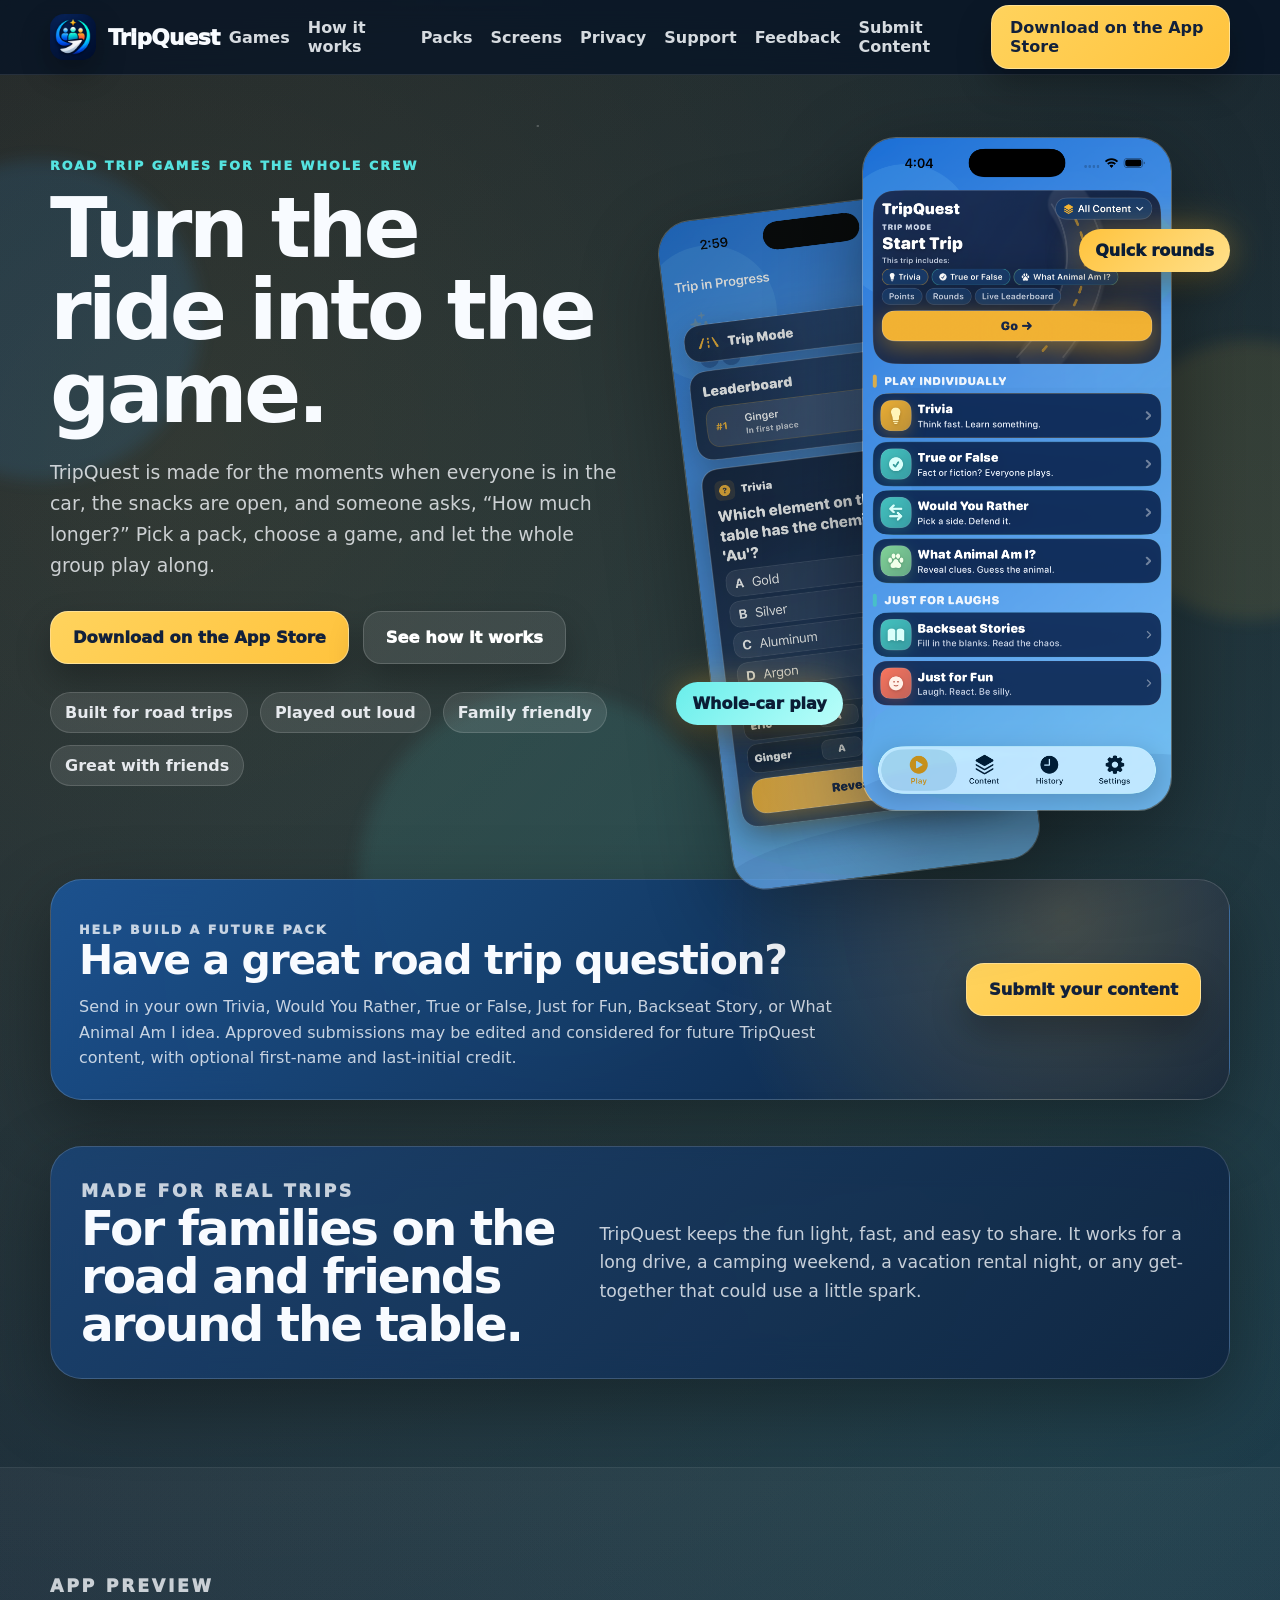
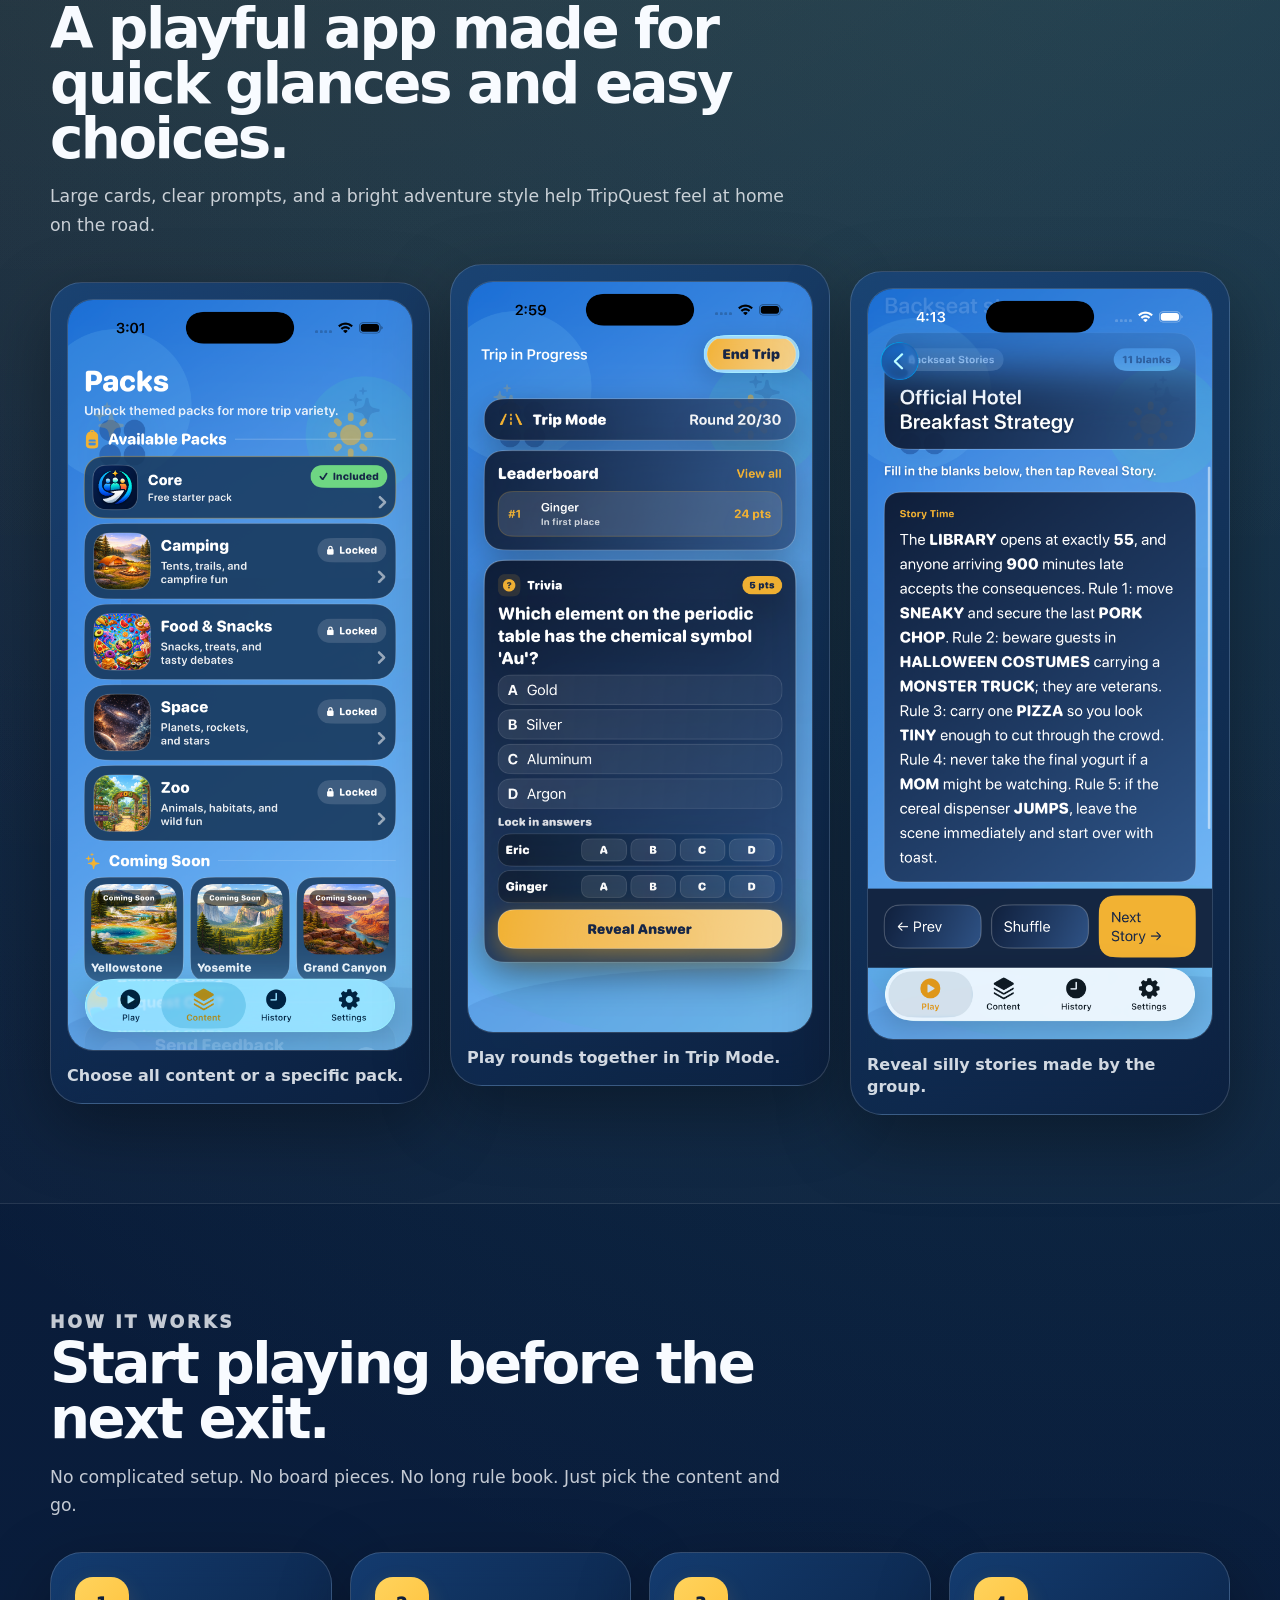
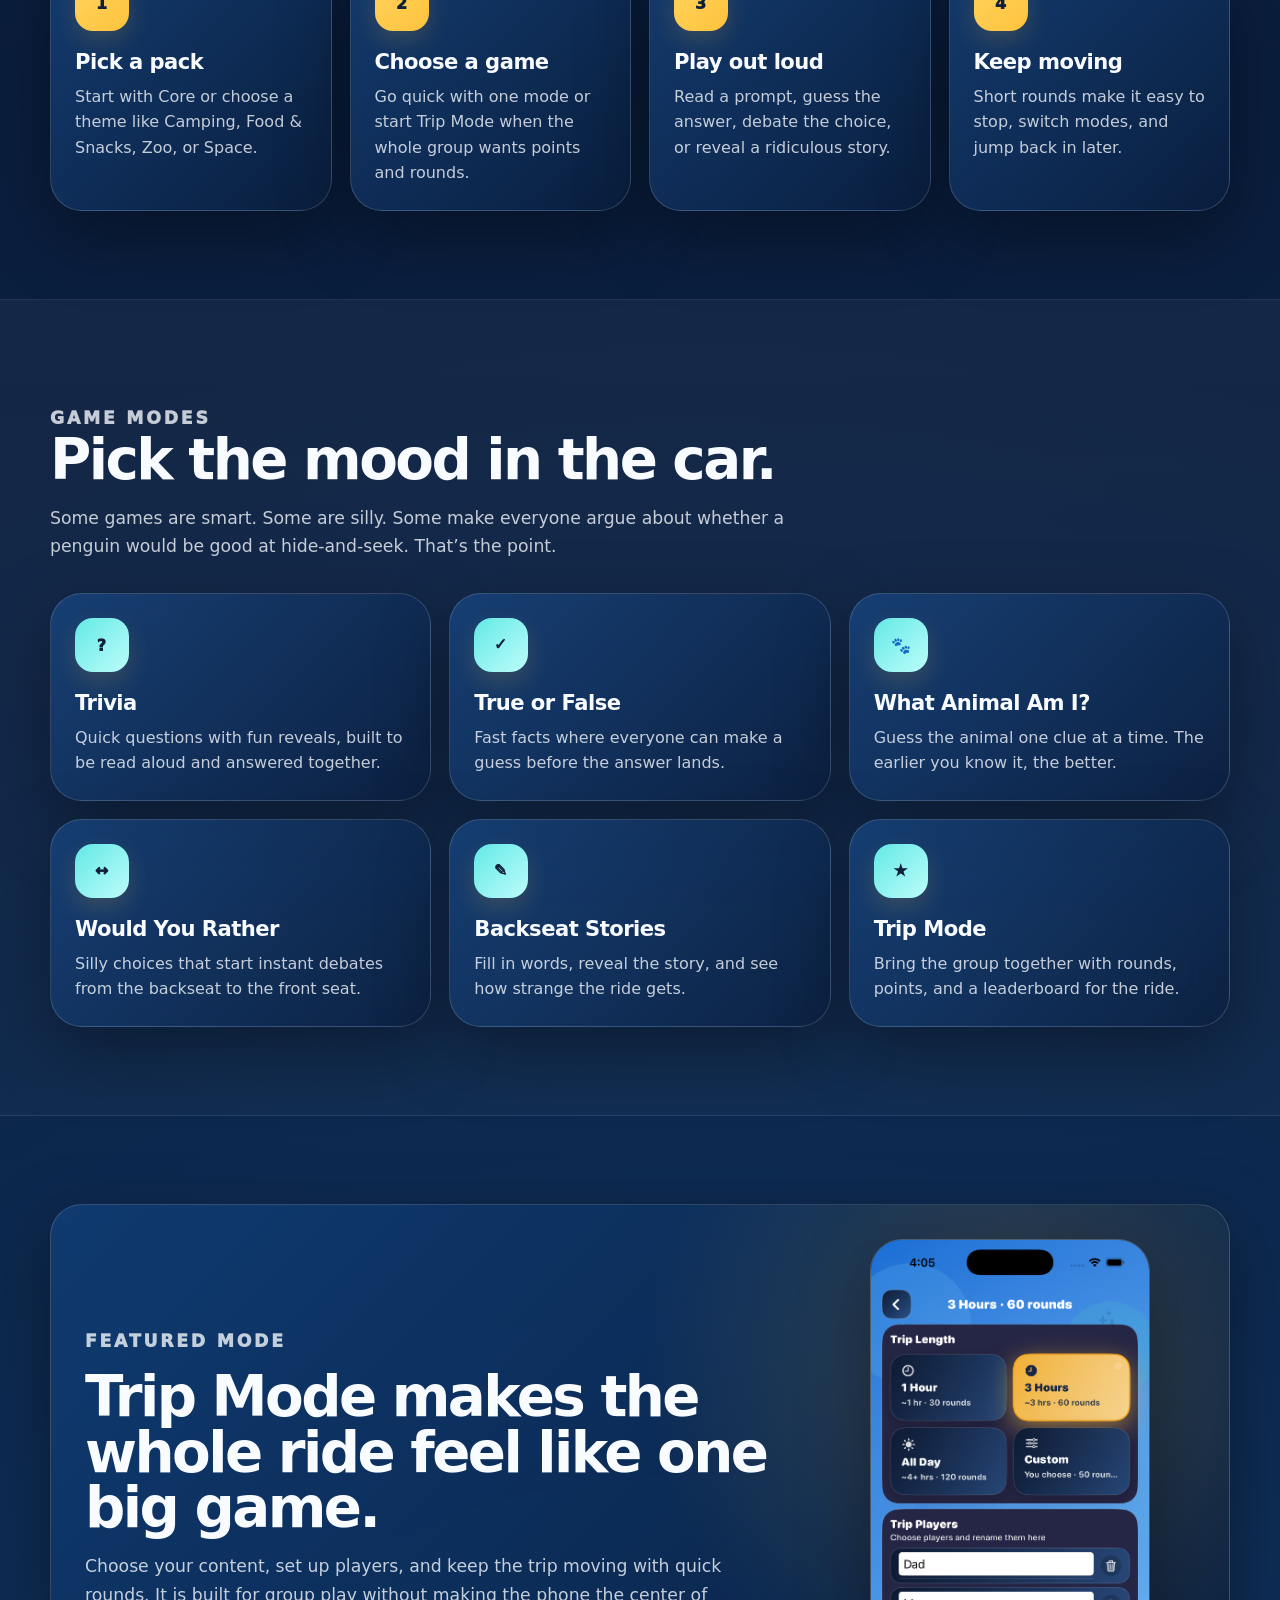
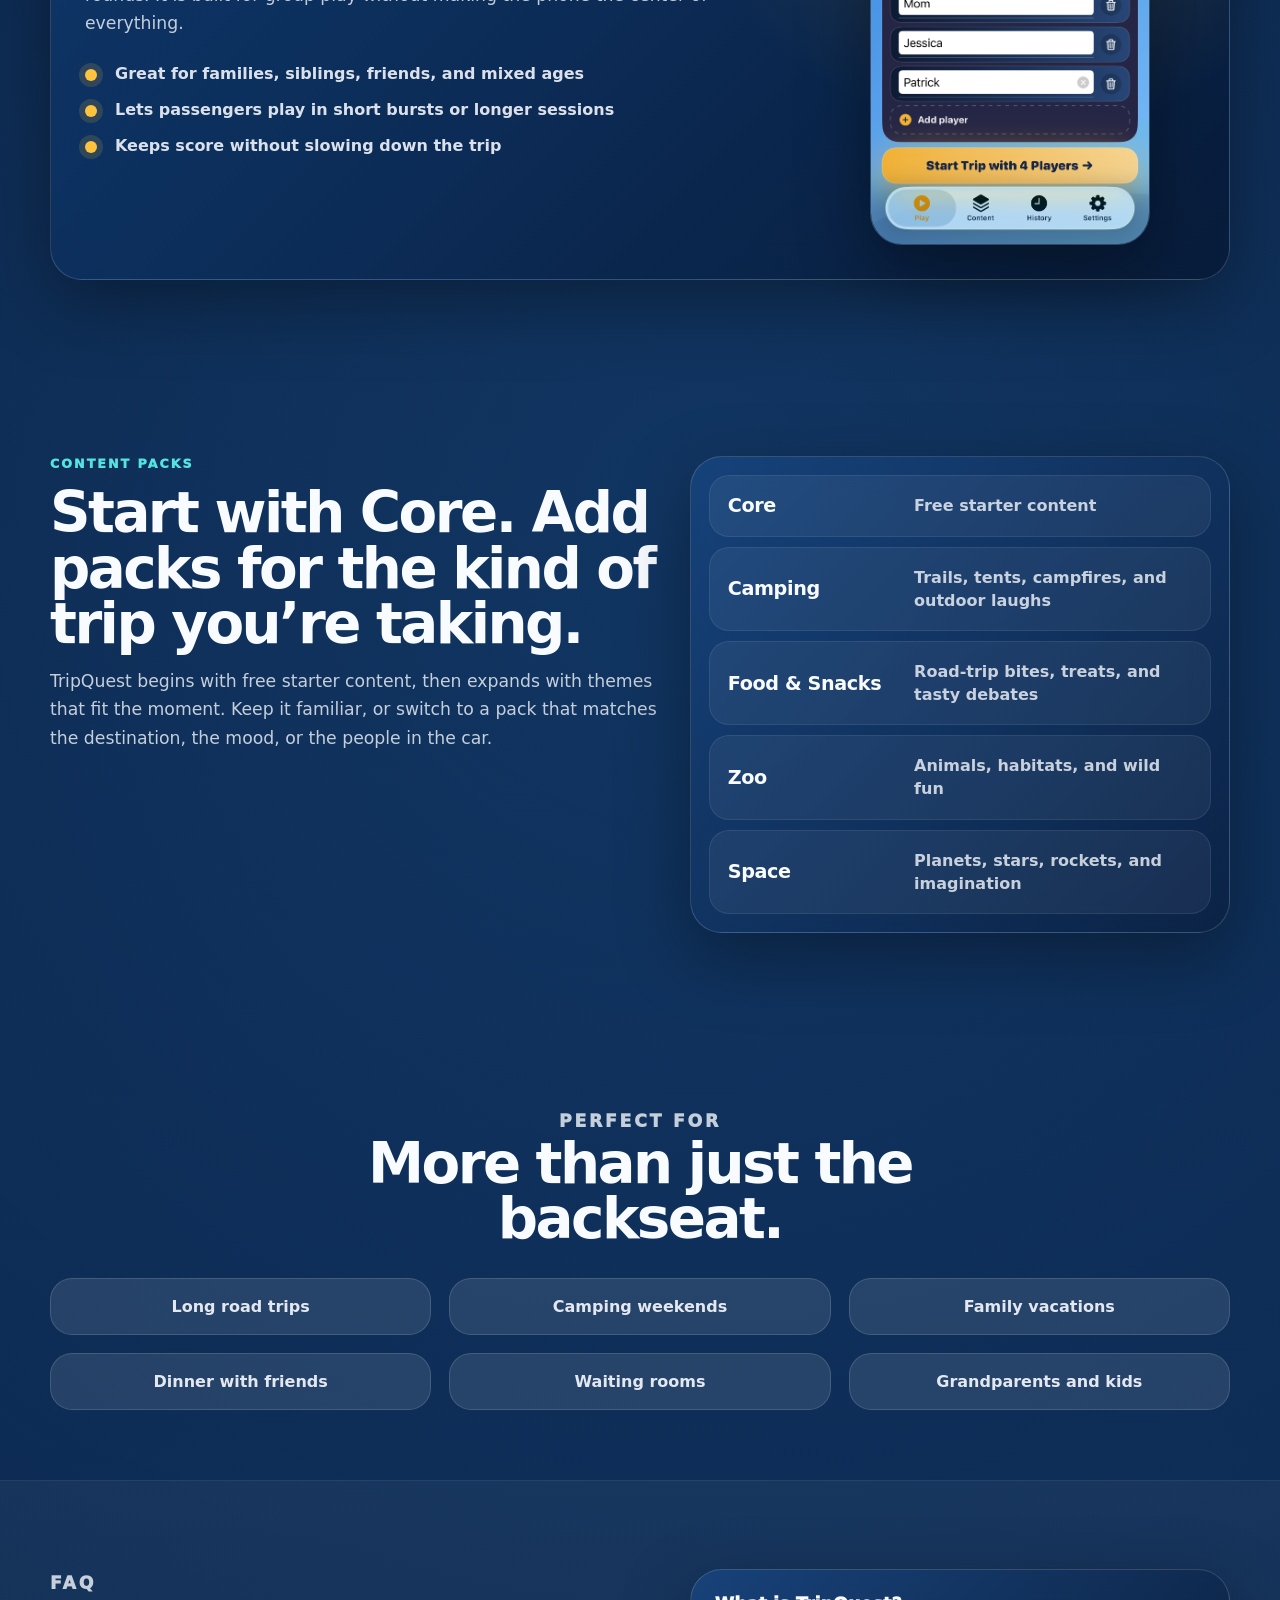
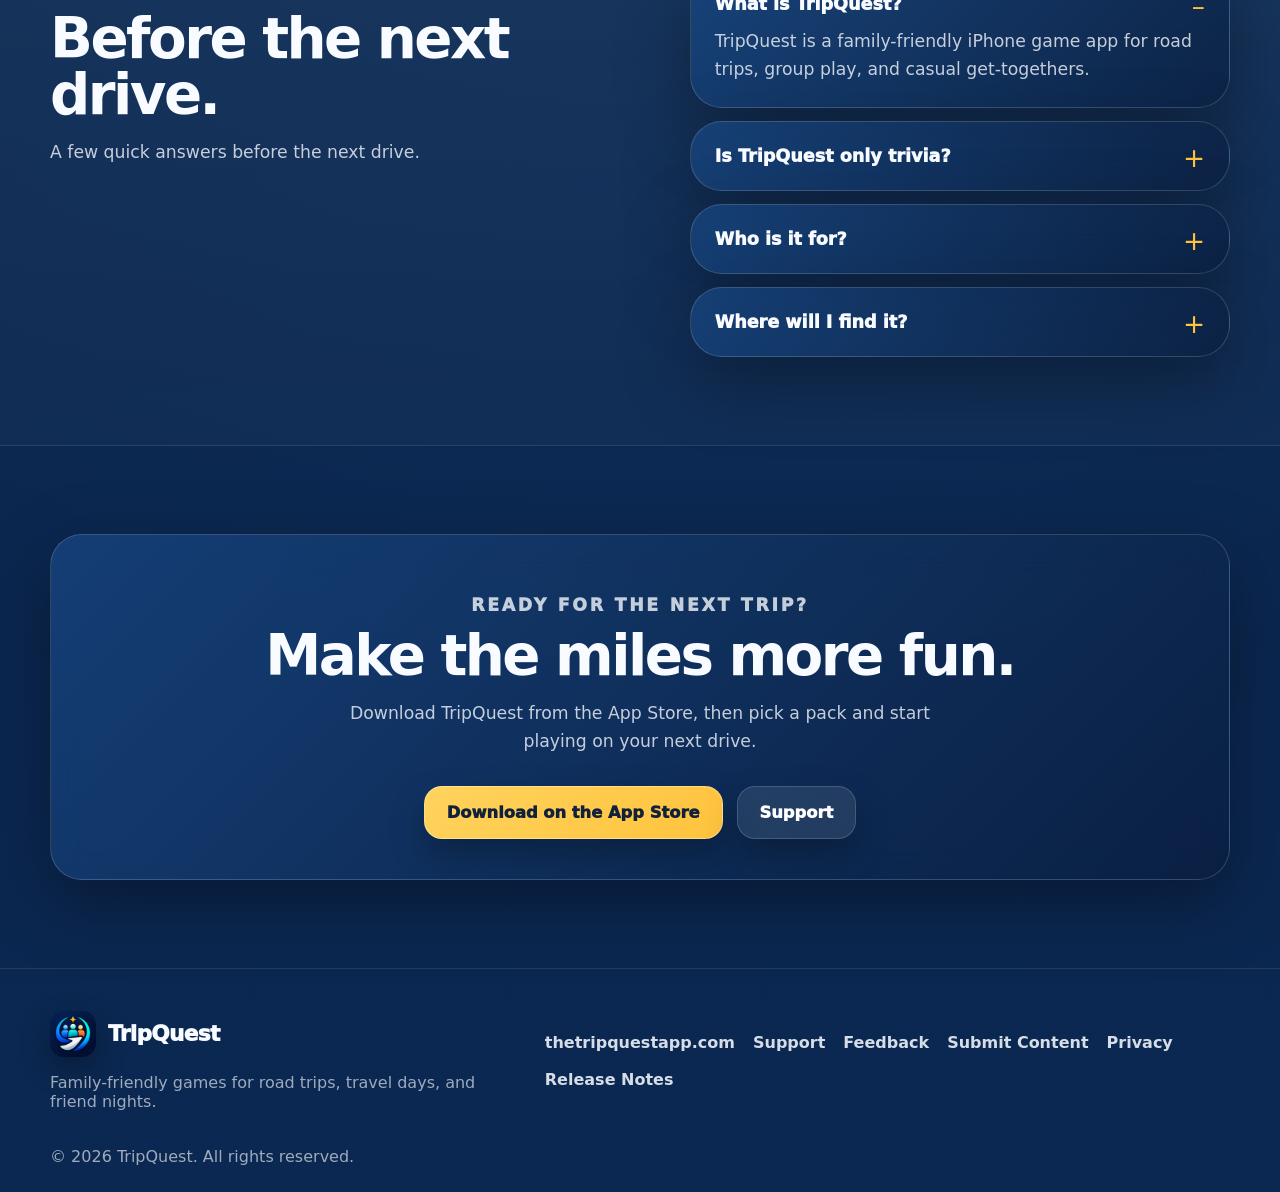
==== index.html @ 92dec619 "Update TripQuest website" ====
<!doctype html>
<html lang="en">
<head>
  <meta charset="utf-8" />
  <title>TripQuest | Road Trip Games for Families and Friends</title>
  <meta name="viewport" content="width=device-width, initial-scale=1" />
  <meta name="description" content="TripQuest is a family-friendly road trip game app with trivia, true or false, animal clues, silly stories, and themed packs for families and friends." />
  <meta name="robots" content="index,follow" />
  <meta property="og:title" content="TripQuest | Road Trip Games for Families and Friends" />
  <meta property="og:description" content="Turn the ride into the game with quick, read-aloud games for road trips, family travel, and nights with friends." />
  <meta property="og:type" content="website" />
  <meta property="og:url" content="https://thetripquestapp.com/" />
  <meta property="og:image" content="assets/og-tripquest.png" />
  <meta name="twitter:card" content="summary_large_image" />
  <link rel="canonical" href="https://thetripquestapp.com/" />
  <link rel="icon" href="favicon.ico" sizes="any" />
  <link rel="icon" type="image/png" sizes="32x32" href="assets/favicon-32x32.png" />
  <link rel="icon" type="image/png" sizes="16x16" href="assets/favicon-16x16.png" />
  <link rel="apple-touch-icon" href="assets/apple-touch-icon.png" />
  <link rel="stylesheet" href="style.css" />
</head>
<body>
  <div class="sky-noise" aria-hidden="true"></div>
  <div class="orb orb-one" aria-hidden="true"></div>
  <div class="orb orb-two" aria-hidden="true"></div>
  <div class="orb orb-three" aria-hidden="true"></div>

  <header class="site-header">
    <div class="wrap header-inner">
      <a class="brand" href="#top" aria-label="TripQuest home">
        <img src="assets/tripquest-icon.png" alt="TripQuest app icon" />
        <span>TripQuest</span>
      </a>

      <button class="nav-toggle" id="navToggle" aria-expanded="false" aria-controls="siteNav" aria-label="Toggle navigation">
        <span></span><span></span><span></span>
      </button>

      <nav class="nav" id="siteNav" aria-label="Primary">
        <a href="#games">Games</a>
        <a href="#how-it-works">How it works</a>
        <a href="#packs">Packs</a>
        <a href="#screens">Screens</a>
        <a href="privacy.html">Privacy</a>
        <a href="support.html">Support</a>
        <a href="feedback.html">Feedback</a>
        <a href="submit-content.html">Submit Content</a>
        <a class="btn nav-cta" href="https://apps.apple.com/us/app/tripquest-travel-games/id6760669535" target="_blank" rel="noopener">Download on the App Store</a>
      </nav>
    </div>
  </header>

  <main id="top">
    <section class="hero section">
      <div class="wrap hero-grid">
        <div class="hero-copy">
          <p class="eyebrow">Road trip games for the whole crew</p>
          <h1>Turn the ride into the game.</h1>
          <p class="lead">TripQuest is made for the moments when everyone is in the car, the snacks are open, and someone asks, “How much longer?” Pick a pack, choose a game, and let the whole group play along.</p>

          <div class="hero-actions">
            <a class="btn primary large" href="https://apps.apple.com/us/app/tripquest-travel-games/id6760669535" target="_blank" rel="noopener">Download on the App Store</a>
            <a class="btn ghost large" href="#how-it-works">See how it works</a>
          </div>

          <div class="quick-badges" aria-label="TripQuest highlights">
            <span>Built for road trips</span>
            <span>Played out loud</span>
            <span>Family friendly</span>
            <span>Great with friends</span>
          </div>
        </div>

        <div class="hero-phone-wrap" aria-label="TripQuest app preview">
          <div class="phone-stack">
            <div class="phone-card back-card">
              <img src="assets/app-trip-trivia.png" alt="TripQuest trivia screen" />
            </div>
            <div class="phone-card front-card">
              <img src="assets/app-home.png" alt="TripQuest home screen" />
            </div>
          </div>
          <div class="floating-note note-one">Quick rounds</div>
          <div class="floating-note note-two">Whole-car play</div>
        </div>
      </div>
    </section>

    <section class="section submit-callout-section">
      <div class="wrap submit-callout glass-panel">
        <div>
          <p class="eyebrow">Help build a future pack</p>
          <h2>Have a great road trip question?</h2>
          <p>Send in your own Trivia, Would You Rather, True or False, Just for Fun, Backseat Story, or What Animal Am I idea. Approved submissions may be edited and considered for future TripQuest content, with optional first-name and last-initial credit.</p>
        </div>
        <a class="btn primary large" href="submit-content.html">Submit your content</a>
      </div>
    </section>

    <section class="section compact-section">
      <div class="wrap trust-panel glass-panel">
        <div>
          <p class="eyebrow">Made for real trips</p>
          <h2>For families on the road and friends around the table.</h2>
        </div>
        <p>TripQuest keeps the fun light, fast, and easy to share. It works for a long drive, a camping weekend, a vacation rental night, or any get-together that could use a little spark.</p>
      </div>
    </section>

    <section id="screens" class="section alt-section">
      <div class="wrap">
        <header class="section-head">
          <p class="eyebrow">App preview</p>
          <h2>A playful app made for quick glances and easy choices.</h2>
          <p>Large cards, clear prompts, and a bright adventure style help TripQuest feel at home on the road.</p>
        </header>
        <div class="screens-row">
          <figure class="screenshot-card glass-panel">
            <img src="assets/app-content-selector.png" alt="TripQuest content selector" />
            <figcaption>Choose all content or a specific pack.</figcaption>
          </figure>
          <figure class="screenshot-card glass-panel featured-shot">
            <img src="assets/app-trip-trivia.png" alt="TripQuest Trip Mode trivia question" />
            <figcaption>Play rounds together in Trip Mode.</figcaption>
          </figure>
          <figure class="screenshot-card glass-panel">
            <img src="assets/app-story-reveal.png" alt="TripQuest Backseat Stories reveal screen" />
            <figcaption>Reveal silly stories made by the group.</figcaption>
          </figure>
        </div>
      </div>
    </section>

    <section id="how-it-works" class="section">
      <div class="wrap">
        <header class="section-head">
          <p class="eyebrow">How it works</p>
          <h2>Start playing before the next exit.</h2>
          <p>No complicated setup. No board pieces. No long rule book. Just pick the content and go.</p>
        </header>

        <div class="steps-grid">
          <article class="step-card glass-panel">
            <span class="step-num">1</span>
            <h3>Pick a pack</h3>
            <p>Start with Core or choose a theme like Camping, Food & Snacks, Zoo, or Space.</p>
          </article>
          <article class="step-card glass-panel">
            <span class="step-num">2</span>
            <h3>Choose a game</h3>
            <p>Go quick with one mode or start Trip Mode when the whole group wants points and rounds.</p>
          </article>
          <article class="step-card glass-panel">
            <span class="step-num">3</span>
            <h3>Play out loud</h3>
            <p>Read a prompt, guess the answer, debate the choice, or reveal a ridiculous story.</p>
          </article>
          <article class="step-card glass-panel">
            <span class="step-num">4</span>
            <h3>Keep moving</h3>
            <p>Short rounds make it easy to stop, switch modes, and jump back in later.</p>
          </article>
        </div>
      </div>
    </section>

    <section id="games" class="section alt-section">
      <div class="wrap">
        <header class="section-head">
          <p class="eyebrow">Game modes</p>
          <h2>Pick the mood in the car.</h2>
          <p>Some games are smart. Some are silly. Some make everyone argue about whether a penguin would be good at hide-and-seek. That’s the point.</p>
        </header>

        <div class="game-grid">
          <article class="game-card glass-panel">
            <span class="game-icon">?</span>
            <h3>Trivia</h3>
            <p>Quick questions with fun reveals, built to be read aloud and answered together.</p>
          </article>
          <article class="game-card glass-panel">
            <span class="game-icon">✓</span>
            <h3>True or False</h3>
            <p>Fast facts where everyone can make a guess before the answer lands.</p>
          </article>
          <article class="game-card glass-panel">
            <span class="game-icon">🐾</span>
            <h3>What Animal Am I?</h3>
            <p>Guess the animal one clue at a time. The earlier you know it, the better.</p>
          </article>
          <article class="game-card glass-panel">
            <span class="game-icon">↔</span>
            <h3>Would You Rather</h3>
            <p>Silly choices that start instant debates from the backseat to the front seat.</p>
          </article>
          <article class="game-card glass-panel">
            <span class="game-icon">✎</span>
            <h3>Backseat Stories</h3>
            <p>Fill in words, reveal the story, and see how strange the ride gets.</p>
          </article>
          <article class="game-card glass-panel">
            <span class="game-icon">★</span>
            <h3>Trip Mode</h3>
            <p>Bring the group together with rounds, points, and a leaderboard for the ride.</p>
          </article>
        </div>
      </div>
    </section>

    <section class="section trip-mode-section">
      <div class="wrap trip-mode-panel glass-panel">
        <div class="trip-copy">
          <p class="eyebrow">Featured mode</p>
          <h2>Trip Mode makes the whole ride feel like one big game.</h2>
          <p>Choose your content, set up players, and keep the trip moving with quick rounds. It is built for group play without making the phone the center of everything.</p>
          <ul class="check-list">
            <li>Great for families, siblings, friends, and mixed ages</li>
            <li>Lets passengers play in short bursts or longer sessions</li>
            <li>Keeps score without slowing down the trip</li>
          </ul>
        </div>
        <div class="trip-preview">
          <img src="assets/app-trip-setup.png" alt="TripQuest Trip Mode setup screen" />
        </div>
      </div>
    </section>

    <section id="packs" class="section">
      <div class="wrap packs-layout">
        <div>
          <p class="eyebrow">Content packs</p>
          <h2>Start with Core. Add packs for the kind of trip you’re taking.</h2>
          <p class="section-lead">TripQuest begins with free starter content, then expands with themes that fit the moment. Keep it familiar, or switch to a pack that matches the destination, the mood, or the people in the car.</p>
        </div>
        <div class="pack-list glass-panel">
          <article><strong>Core</strong><span>Free starter content</span></article>
          <article><strong>Camping</strong><span>Trails, tents, campfires, and outdoor laughs</span></article>
          <article><strong>Food & Snacks</strong><span>Road-trip bites, treats, and tasty debates</span></article>
          <article><strong>Zoo</strong><span>Animals, habitats, and wild fun</span></article>
          <article><strong>Space</strong><span>Planets, stars, rockets, and imagination</span></article>
        </div>
      </div>
    </section>

    <section class="section perfect-section">
      <div class="wrap">
        <header class="section-head centered">
          <p class="eyebrow">Perfect for</p>
          <h2>More than just the backseat.</h2>
        </header>
        <div class="perfect-grid">
          <span>Long road trips</span>
          <span>Camping weekends</span>
          <span>Family vacations</span>
          <span>Dinner with friends</span>
          <span>Waiting rooms</span>
          <span>Grandparents and kids</span>
        </div>
      </div>
    </section>

    <section id="faq" class="section alt-section">
      <div class="wrap faq-layout">
        <div>
          <p class="eyebrow">FAQ</p>
          <h2>Before the next drive.</h2>
          <p class="section-lead">A few quick answers before the next drive.</p>
        </div>
        <div class="faq-list">
          <details class="faq-item glass-panel" open>
            <summary>What is TripQuest?</summary>
            <p>TripQuest is a family-friendly iPhone game app for road trips, group play, and casual get-togethers.</p>
          </details>
          <details class="faq-item glass-panel">
            <summary>Is TripQuest only trivia?</summary>
            <p>No. TripQuest includes trivia, true or false, animal clues, would-you-rather choices, silly stories, and Trip Mode.</p>
          </details>
          <details class="faq-item glass-panel">
            <summary>Who is it for?</summary>
            <p>Families, kids, parents, grandparents, friends, carpools, camping groups, and anyone who wants a shared game that is easy to start.</p>
          </details>
          <details class="faq-item glass-panel">
            <summary>Where will I find it?</summary>
            <p>The site is thetripquestapp.com. You can download TripQuest from the App Store.</p>
          </details>
        </div>
      </div>
    </section>

    <section class="section final-cta">
      <div class="wrap cta-panel glass-panel">
        <p class="eyebrow">Ready for the next trip?</p>
        <h2>Make the miles more fun.</h2>
        <p>Download TripQuest from the App Store, then pick a pack and start playing on your next drive.</p>
        <div class="hero-actions centered-actions">
          <a class="btn primary large" href="https://apps.apple.com/us/app/tripquest-travel-games/id6760669535" target="_blank" rel="noopener">Download on the App Store</a>
          <a class="btn ghost large" href="support.html">Support</a>
        </div>
      </div>
    </section>
  </main>

  <footer class="site-footer">
    <div class="wrap footer-inner">
      <div>
        <a class="brand footer-brand" href="#top">
          <img src="assets/tripquest-icon.png" alt="TripQuest app icon" />
          <span>TripQuest</span>
        </a>
        <p class="footer-copy">Family-friendly games for road trips, travel days, and friend nights.</p>
      </div>
      <nav class="footer-nav" aria-label="Footer">
        <a href="https://thetripquestapp.com/">thetripquestapp.com</a>
        <a href="support.html">Support</a>
        <a href="feedback.html">Feedback</a>
        <a href="submit-content.html">Submit Content</a>
        <a href="privacy.html">Privacy</a>
        <a href="release-notes.html">Release Notes</a>
      </nav>
    </div>
    <div class="wrap footer-bottom">
      <p>© <span id="year"></span> TripQuest. All rights reserved.</p>
    </div>
  </footer>

  <script src="script.js"></script>
</body>
</html>
---- style.css ----
:root {
  --navy-950: #061326;
  --navy-900: #081a33;
  --navy-800: #0d2a52;
  --navy-700: #123c74;
  --blue: #37a4ff;
  --cyan: #55e3e0;
  --gold: #ffc33d;
  --gold-dark: #18233a;
  --white: #f8fbff;
  --soft: rgba(248, 251, 255, 0.78);
  --softer: rgba(248, 251, 255, 0.62);
  --panel: rgba(21, 58, 104, 0.68);
  --panel-strong: rgba(17, 48, 92, 0.86);
  --stroke: rgba(255, 255, 255, 0.16);
  --gold-glow: rgba(255, 195, 61, 0.38);
  --shadow: 0 24px 70px rgba(0, 0, 0, 0.34);
  --radius-xl: 32px;
  --radius-lg: 24px;
  --radius-md: 18px;
  --wrap: 1180px;
}

* { box-sizing: border-box; }
html { scroll-behavior: smooth; }
body {
  margin: 0;
  min-height: 100%;
  color: var(--white);
  font-family: Inter, ui-rounded, system-ui, -apple-system, BlinkMacSystemFont, "Segoe UI", sans-serif;
  background:
    radial-gradient(circle at 15% 6%, rgba(255, 195, 61, 0.16), transparent 28%),
    radial-gradient(circle at 90% 18%, rgba(85, 227, 224, 0.16), transparent 30%),
    radial-gradient(circle at 55% 70%, rgba(55, 164, 255, 0.15), transparent 34%),
    linear-gradient(180deg, #061326 0%, #0a1e3e 46%, #0b2852 100%);
  overflow-x: hidden;
}
body.nav-open { overflow: hidden; }
a { color: inherit; }
img { display: block; max-width: 100%; }
button { font: inherit; }

.sky-noise {
  position: fixed;
  inset: 0;
  pointer-events: none;
  opacity: 0.36;
  background-image:
    radial-gradient(circle at 8% 24%, rgba(255,255,255,0.72) 0 1px, transparent 1.4px),
    radial-gradient(circle at 42% 14%, rgba(255,255,255,0.58) 0 1px, transparent 1.3px),
    radial-gradient(circle at 82% 20%, rgba(255,255,255,0.62) 0 1px, transparent 1.4px),
    radial-gradient(circle at 76% 64%, rgba(255,255,255,0.42) 0 1px, transparent 1.3px),
    radial-gradient(circle at 22% 72%, rgba(255,255,255,0.52) 0 1px, transparent 1.4px);
  z-index: 0;
}
.orb {
  position: fixed;
  border-radius: 999px;
  filter: blur(8px);
  pointer-events: none;
  z-index: 0;
}
.orb-one { width: 320px; height: 320px; left: -120px; top: 160px; background: rgba(55,164,255,0.12); }
.orb-two { width: 280px; height: 280px; right: -110px; top: 340px; background: rgba(255,195,61,0.10); }
.orb-three { width: 380px; height: 380px; left: 28%; bottom: -170px; background: rgba(85,227,224,0.10); }

.site-header, main, .site-footer { position: relative; z-index: 1; }
.wrap { width: min(var(--wrap), calc(100% - 34px)); margin: 0 auto; }

.site-header {
  position: sticky;
  top: 0;
  z-index: 50;
  background: rgba(6, 19, 38, 0.76);
  border-bottom: 1px solid rgba(255,255,255,0.10);
  backdrop-filter: blur(18px);
}
.header-inner {
  min-height: 74px;
  display: flex;
  align-items: center;
  justify-content: space-between;
  gap: 24px;
}
.brand {
  display: inline-flex;
  align-items: center;
  gap: 12px;
  text-decoration: none;
  font-weight: 950;
  font-size: 1.35rem;
  letter-spacing: -0.03em;
}
.brand img {
  width: 46px;
  height: 46px;
  border-radius: 14px;
  box-shadow: 0 12px 30px rgba(0,0,0,0.30);
}
.nav {
  display: flex;
  align-items: center;
  gap: 18px;
}
.nav a, .footer-nav a {
  text-decoration: none;
  color: rgba(248,251,255,0.86);
  font-weight: 800;
}
.nav a:hover, .footer-nav a:hover { color: white; }
.nav-toggle {
  display: none;
  width: 48px;
  height: 48px;
  border-radius: 17px;
  border: 1px solid var(--stroke);
  background: rgba(255,255,255,0.08);
  padding: 11px;
  cursor: pointer;
}
.nav-toggle span {
  display: block;
  height: 2px;
  margin: 5px 0;
  background: white;
  border-radius: 999px;
}

.section { padding: 88px 0; }
.compact-section { padding-top: 18px; }
.alt-section {
  background: linear-gradient(180deg, rgba(255,255,255,0.045), rgba(255,255,255,0.025));
  border-block: 1px solid rgba(255,255,255,0.08);
}
.hero { padding-top: 62px; padding-bottom: 56px; }
.hero-grid {
  display: grid;
  grid-template-columns: minmax(0, 1.02fr) minmax(330px, 0.98fr);
  align-items: center;
  gap: 42px;
}
.eyebrow {
  margin: 0 0 14px;
  color: var(--cyan);
  font-size: 0.79rem;
  letter-spacing: 0.16em;
  text-transform: uppercase;
  font-weight: 950;
}
h1, h2, h3, p { overflow-wrap: anywhere; }
.hero h1,
.section-head h2,
.trust-panel h2,
.trip-copy h2,
.packs-layout h2,
.faq-layout h2,
.cta-panel h2,
.page-hero h1 {
  margin: 0;
  letter-spacing: -0.045em;
  line-height: 0.98;
}
.hero h1 { font-size: clamp(3.2rem, 6.6vw, 6.2rem); max-width: 9.5ch; }
.lead, .section-lead, .section-head p, .trust-panel p, .trip-copy p, .faq-layout p, .cta-panel p, .content-card p, .content-card li {
  color: var(--soft);
  line-height: 1.65;
  font-size: 1.08rem;
}
.lead { margin: 22px 0 0; max-width: 42rem; font-size: 1.18rem; }

.hero-actions { display: flex; gap: 14px; flex-wrap: wrap; align-items: center; margin-top: 30px; }
.centered-actions { justify-content: center; }
.btn {
  display: inline-flex;
  align-items: center;
  justify-content: center;
  gap: 8px;
  text-decoration: none;
  font-weight: 950;
  border-radius: 18px;
  padding: 12px 18px;
  border: 1px solid transparent;
  box-shadow: 0 16px 34px rgba(0,0,0,0.26);
  transition: transform 150ms ease, filter 150ms ease, border-color 150ms ease;
}
.btn:hover { transform: translateY(-1px); filter: brightness(1.04); }
.btn.primary, .btn.nav-cta {
  color: #12213b;
  background: linear-gradient(135deg, #ffd35d, var(--gold));
  border-color: rgba(255,255,255,0.36);
}
.btn.ghost {
  color: white;
  background: rgba(255,255,255,0.09);
  border-color: rgba(255,255,255,0.16);
}
.btn.large { padding: 16px 22px; font-size: 1.02rem; }

.quick-badges, .perfect-grid {
  display: flex;
  flex-wrap: wrap;
  gap: 12px;
  margin-top: 28px;
}
.quick-badges span, .perfect-grid span {
  display: inline-flex;
  align-items: center;
  border-radius: 999px;
  background: rgba(255,255,255,0.10);
  border: 1px solid rgba(255,255,255,0.14);
  padding: 10px 14px;
  font-weight: 850;
  color: rgba(248,251,255,0.90);
}

.glass-panel {
  background:
    linear-gradient(135deg, rgba(24, 72, 132, 0.72), rgba(10, 30, 62, 0.72));
  border: 1px solid var(--stroke);
  border-radius: var(--radius-xl);
  box-shadow: var(--shadow);
  backdrop-filter: blur(18px);
}
.hero-phone-wrap { position: relative; min-height: 670px; }
.phone-stack { position: relative; height: 670px; }
.phone-card {
  position: absolute;
  width: min(62vw, 310px);
  aspect-ratio: 1206 / 2622;
  border-radius: 34px;
  overflow: hidden;
  background: rgba(255,255,255,0.08);
  border: 1px solid rgba(255,255,255,0.20);
  box-shadow: 0 30px 90px rgba(0,0,0,0.44);
}
.phone-card img { width: 100%; height: 100%; object-fit: cover; }
.front-card { right: 58px; top: 0; z-index: 2; }
.back-card { left: 22px; top: 66px; transform: rotate(-7deg); opacity: 0.78; z-index: 1; }
.floating-note {
  position: absolute;
  z-index: 3;
  padding: 12px 16px;
  border-radius: 999px;
  font-weight: 950;
  color: #0b1d36;
  background: linear-gradient(135deg, var(--gold), #ffe08a);
  box-shadow: 0 16px 34px rgba(0,0,0,0.28), 0 0 34px var(--gold-glow);
}
.note-one { right: 0; top: 92px; }
.note-two { left: 4px; bottom: 82px; background: linear-gradient(135deg, #69eeeb, #bafefa); }

.trust-panel {
  display: grid;
  grid-template-columns: minmax(0, 0.9fr) minmax(0, 1.1fr);
  gap: 28px;
  align-items: center;
  padding: 30px;
}
.trust-panel h2 { font-size: clamp(2rem, 3.8vw, 3.3rem); }
.trust-panel p { margin: 0; }

.section-head { max-width: 780px; margin-bottom: 32px; }
.section-head.centered { text-align: center; margin-inline: auto; }
.section-head h2, .packs-layout h2, .faq-layout h2, .cta-panel h2 { font-size: clamp(2.1rem, 4.4vw, 4rem); }
.section-head p, .section-lead { max-width: 68ch; margin: 16px 0 0; }

.steps-grid, .game-grid, .perfect-grid {
  display: grid;
  gap: 18px;
}
.steps-grid { grid-template-columns: repeat(4, minmax(0, 1fr)); }
.game-grid { grid-template-columns: repeat(3, minmax(0, 1fr)); }
.step-card, .game-card, .faq-item, .content-card { padding: 24px; }
.step-num, .game-icon {
  width: 54px;
  height: 54px;
  display: inline-flex;
  align-items: center;
  justify-content: center;
  border-radius: 18px;
  font-weight: 950;
  color: #10203a;
  background: linear-gradient(135deg, #ffd35d, var(--gold));
  margin-bottom: 18px;
  box-shadow: 0 10px 24px rgba(255,195,61,0.16);
}
.game-icon { background: linear-gradient(135deg, #63e9e5, #bdfdfb); }
.step-card h3, .game-card h3 { margin: 0 0 10px; font-size: 1.32rem; letter-spacing: -0.025em; }
.step-card p, .game-card p { margin: 0; color: var(--soft); line-height: 1.6; }

.trip-mode-panel {
  display: grid;
  grid-template-columns: minmax(0, 1fr) minmax(280px, 370px);
  gap: 34px;
  align-items: center;
  padding: 34px;
  background:
    radial-gradient(circle at 82% 24%, rgba(255,195,61,0.18), transparent 34%),
    linear-gradient(135deg, rgba(16, 61, 117, 0.88), rgba(7, 25, 54, 0.86));
}
.trip-copy h2 { font-size: clamp(2.1rem, 4.4vw, 4rem); }
.trip-preview {
  justify-self: center;
  width: min(100%, 280px);
  border-radius: 32px;
  overflow: hidden;
  border: 1px solid rgba(255,255,255,0.18);
  box-shadow: 0 24px 70px rgba(0,0,0,0.38);
}
.check-list { list-style: none; padding: 0; margin: 24px 0 0; display: grid; gap: 13px; }
.check-list li { position: relative; padding-left: 30px; color: rgba(248,251,255,0.88); font-weight: 800; line-height: 1.45; }
.check-list li::before {
  content: "";
  position: absolute;
  left: 0;
  top: 7px;
  width: 12px;
  height: 12px;
  border-radius: 50%;
  background: var(--gold);
  box-shadow: 0 0 0 6px rgba(255,195,61,0.14);
}

.packs-layout, .faq-layout {
  display: grid;
  grid-template-columns: minmax(0, 0.9fr) minmax(320px, 0.8fr);
  gap: 32px;
  align-items: start;
}
.pack-list { padding: 18px; }
.pack-list article {
  display: grid;
  grid-template-columns: minmax(0, 0.62fr) minmax(0, 1fr);
  gap: 14px;
  align-items: center;
  padding: 18px;
  border-radius: 20px;
  background: rgba(255,255,255,0.055);
  border: 1px solid rgba(255,255,255,0.08);
}
.pack-list article + article { margin-top: 10px; }
.pack-list strong { font-size: 1.2rem; letter-spacing: -0.02em; }
.pack-list span { color: var(--soft); line-height: 1.45; font-weight: 700; }

.screens-row {
  display: grid;
  grid-template-columns: repeat(3, minmax(0, 1fr));
  gap: 20px;
  align-items: center;
}
.screenshot-card {
  margin: 0;
  padding: 16px;
}
.screenshot-card img {
  width: 100%;
  aspect-ratio: 1206 / 2622;
  object-fit: cover;
  border-radius: 26px;
  border: 1px solid rgba(255,255,255,0.14);
}
.screenshot-card figcaption {
  color: rgba(248,251,255,0.84);
  font-weight: 850;
  line-height: 1.35;
  margin-top: 14px;
}
.featured-shot { transform: translateY(-18px); }

.perfect-section { padding-top: 70px; padding-bottom: 70px; }
.perfect-grid { grid-template-columns: repeat(3, minmax(0, 1fr)); margin-top: 0; }
.perfect-grid span { justify-content: center; padding: 18px; border-radius: 22px; }

.faq-list { display: grid; gap: 13px; }
.faq-item summary {
  cursor: pointer;
  list-style: none;
  position: relative;
  padding-right: 32px;
  font-size: 1.1rem;
  font-weight: 950;
}
.faq-item summary::-webkit-details-marker { display: none; }
.faq-item summary::after {
  content: "+";
  position: absolute;
  right: 0;
  top: -4px;
  font-size: 1.65rem;
  font-weight: 500;
  color: var(--gold);
}
.faq-item[open] summary::after { content: "–"; }
.faq-item p { margin: 14px 0 0; color: var(--soft); line-height: 1.6; }
.cta-panel { padding: 40px 28px; text-align: center; }
.cta-panel h2 { margin-top: 8px; }
.cta-panel p { max-width: 58ch; margin: 16px auto 0; }

.site-footer { padding: 42px 0 26px; border-top: 1px solid rgba(255,255,255,0.10); }
.footer-inner, .footer-bottom { display: flex; align-items: center; justify-content: space-between; gap: 20px; }
.footer-nav { display: flex; flex-wrap: wrap; gap: 18px; }
.footer-copy, .footer-bottom p { color: var(--softer); margin: 12px 0 0; }
.footer-bottom { margin-top: 24px; }

.page-hero.small-hero { padding-top: 58px; padding-bottom: 32px; }
.page-hero h1 { font-size: clamp(2.4rem, 5vw, 4.3rem); }
.page-hero p { max-width: 65ch; margin: 16px 0 0; color: var(--soft); line-height: 1.65; }
.support-grid { display: grid; grid-template-columns: repeat(2, minmax(0, 1fr)); gap: 18px; }
.content-card h2, .content-card h3 { margin: 0 0 12px; letter-spacing: -0.02em; }
.content-card p { margin: 0; }
.content-card p + p, .content-card p + h3, .content-card ul + h3 { margin-top: 14px; }
.content-card ul { margin: 0; padding-left: 20px; }
.content-card li + li { margin-top: 8px; }
.release-entry + .release-entry, .content-card + .content-card { margin-top: 18px; }
.note-list, .release-list { color: var(--soft); line-height: 1.7; }

@media (max-width: 1040px) {
  .hero-grid, .trust-panel, .trip-mode-panel, .packs-layout, .faq-layout, .support-grid { grid-template-columns: 1fr; }
  .hero-phone-wrap { min-height: 590px; }
  .phone-stack { height: 590px; }
  .front-card { right: 15%; }
  .back-card { left: 10%; }
  .steps-grid { grid-template-columns: repeat(2, minmax(0, 1fr)); }
  .game-grid, .screens-row, .perfect-grid { grid-template-columns: repeat(2, minmax(0, 1fr)); }
  .featured-shot { transform: none; }
}
@media (max-width: 860px) {
  .nav-toggle { display: inline-block; }
  .nav {
    position: fixed;
    inset: 82px 17px auto 17px;
    display: none;
    flex-direction: column;
    align-items: stretch;
    gap: 10px;
    padding: 18px;
    border-radius: 24px;
    background: rgba(8, 26, 51, 0.96);
    border: 1px solid rgba(255,255,255,0.14);
    box-shadow: var(--shadow);
  }
  body.nav-open .nav { display: flex; }
  .nav-cta { width: 100%; }
}
@media (max-width: 720px) {
  .wrap { width: min(var(--wrap), calc(100% - 24px)); }
  .section { padding: 68px 0; }
  .hero { padding-top: 42px; }
  .hero h1 { max-width: none; }
  .hero-phone-wrap { min-height: 492px; margin-top: 10px; }
  .phone-stack { height: 492px; }
  .phone-card { width: min(68vw, 260px); border-radius: 28px; }
  .front-card { right: 6%; }
  .back-card { left: 0; top: 58px; }
  .floating-note { font-size: 0.86rem; padding: 10px 12px; }
  .note-one { right: 4px; top: 56px; }
  .note-two { left: 0; bottom: 50px; }
  .steps-grid, .game-grid, .screens-row, .perfect-grid, .pack-list article { grid-template-columns: 1fr; }
  .trust-panel, .trip-mode-panel, .content-card, .faq-item, .cta-panel { padding: 22px; }
  .hero-actions .btn, .centered-actions .btn { width: 100%; }
  .footer-inner, .footer-bottom { flex-direction: column; align-items: flex-start; }
}


.feedback-layout { display: grid; grid-template-columns: minmax(0, 0.9fr) minmax(0, 1.3fr); gap: 18px; align-items: start; }
.feedback-intro { position: sticky; top: 92px; }
.small-note, .form-help { color: var(--softer); font-size: 0.95rem; line-height: 1.55; }
.feedback-form { display: grid; gap: 16px; }
.feedback-form label { display: grid; gap: 8px; color: var(--text); font-weight: 900; }
.feedback-form input,
.feedback-form select,
.feedback-form textarea {
  width: 100%;
  border: 1px solid rgba(255,255,255,0.16);
  border-radius: 18px;
  background: rgba(7, 24, 48, 0.70);
  color: var(--text);
  padding: 14px 15px;
  font: inherit;
  outline: none;
  box-shadow: inset 0 1px 0 rgba(255,255,255,0.05);
}
.feedback-form textarea { resize: vertical; min-height: 120px; }
.feedback-form input::placeholder,
.feedback-form textarea::placeholder { color: rgba(223, 236, 255, 0.56); }
.feedback-form input:focus,
.feedback-form select:focus,
.feedback-form textarea:focus {
  border-color: rgba(255, 194, 61, 0.72);
  box-shadow: 0 0 0 4px rgba(255, 194, 61, 0.12), inset 0 1px 0 rgba(255,255,255,0.06);
}
.form-row { display: grid; grid-template-columns: repeat(2, minmax(0, 1fr)); gap: 14px; }
@media (max-width: 1040px) {
  .feedback-layout { grid-template-columns: 1fr; }
  .feedback-intro { position: static; }
}
@media (max-width: 720px) {
  .form-row { grid-template-columns: 1fr; }
}


.form-success {
  margin-top: 12px;
  color: #9ff7d5;
  font-weight: 800;
}


.submit-callout-section {
  padding-top: 16px;
  padding-bottom: 28px;
}
.submit-callout {
  display: grid;
  grid-template-columns: minmax(0, 1fr) auto;
  gap: 22px;
  align-items: center;
  padding: 28px;
  background:
    radial-gradient(circle at 86% 16%, rgba(255, 195, 61, 0.22), transparent 34%),
    linear-gradient(135deg, rgba(26, 86, 154, 0.88), rgba(8, 28, 58, 0.88));
}
.submit-callout h2 {
  margin: 0;
  font-size: clamp(1.8rem, 3.2vw, 3rem);
  letter-spacing: -0.035em;
  line-height: 1.02;
}
.submit-callout p {
  margin: 12px 0 0;
  color: var(--soft);
  line-height: 1.6;
  max-width: 78ch;
}
.optional-label {
  color: var(--softer);
  font-weight: 800;
  font-size: 0.92em;
}
.mode-fields {
  display: grid;
  gap: 14px;
  padding: 18px;
  border-radius: 24px;
  background: rgba(255,255,255,0.055);
  border: 1px solid rgba(255,255,255,0.11);
}
.mode-fields[hidden] { display: none; }
.mode-fields h3 {
  margin: 0 0 2px;
  font-size: 1.12rem;
}
.submission-terms {
  display: grid;
  gap: 10px;
  padding: 16px;
  border-radius: 20px;
  background: rgba(7, 24, 48, 0.46);
  border: 1px solid rgba(255,255,255,0.10);
}
.feedback-form .check-label {
  display: grid;
  grid-template-columns: auto minmax(0, 1fr);
  align-items: start;
  gap: 10px;
  color: var(--soft);
  font-weight: 800;
  line-height: 1.45;
}
.feedback-form .check-label input {
  width: auto;
  margin-top: 4px;
  box-shadow: none;
}
@media (max-width: 720px) {
  .submit-callout { grid-template-columns: 1fr; }
  .submit-callout .btn { width: 100%; }
}
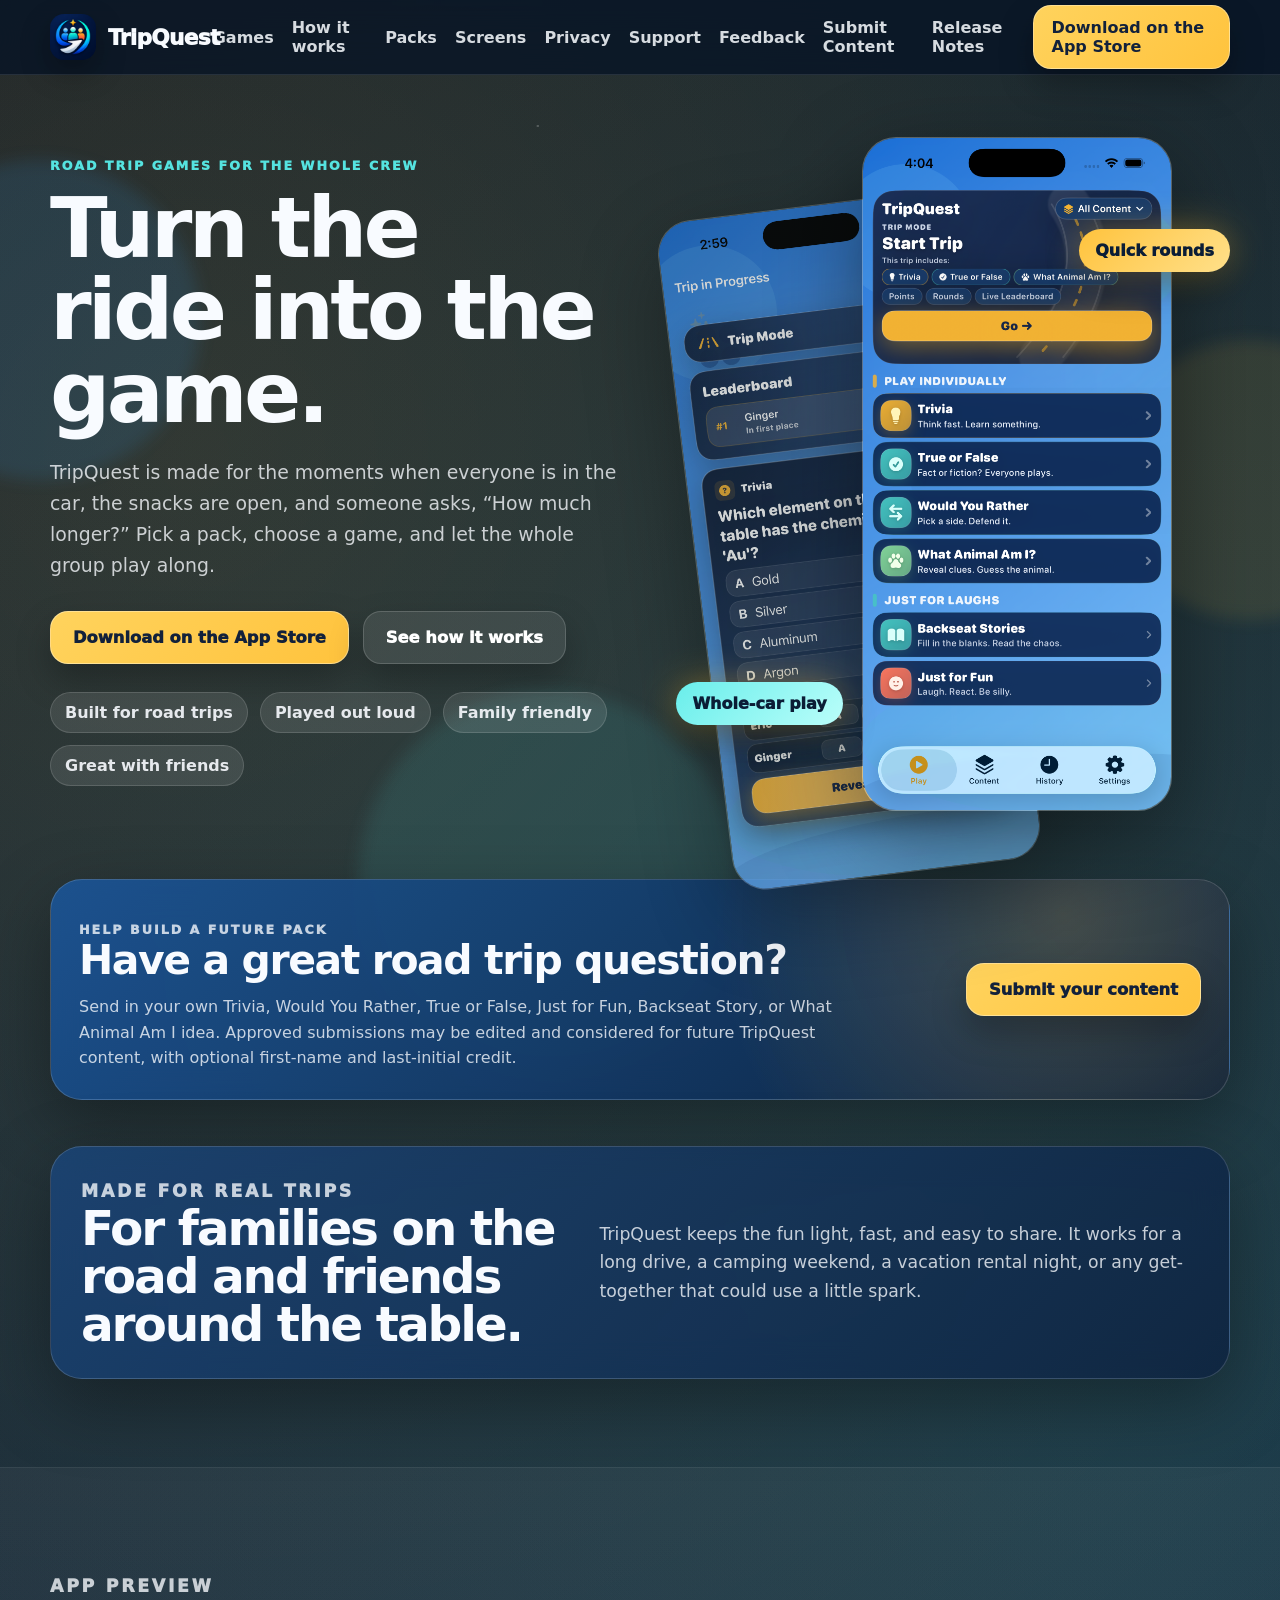
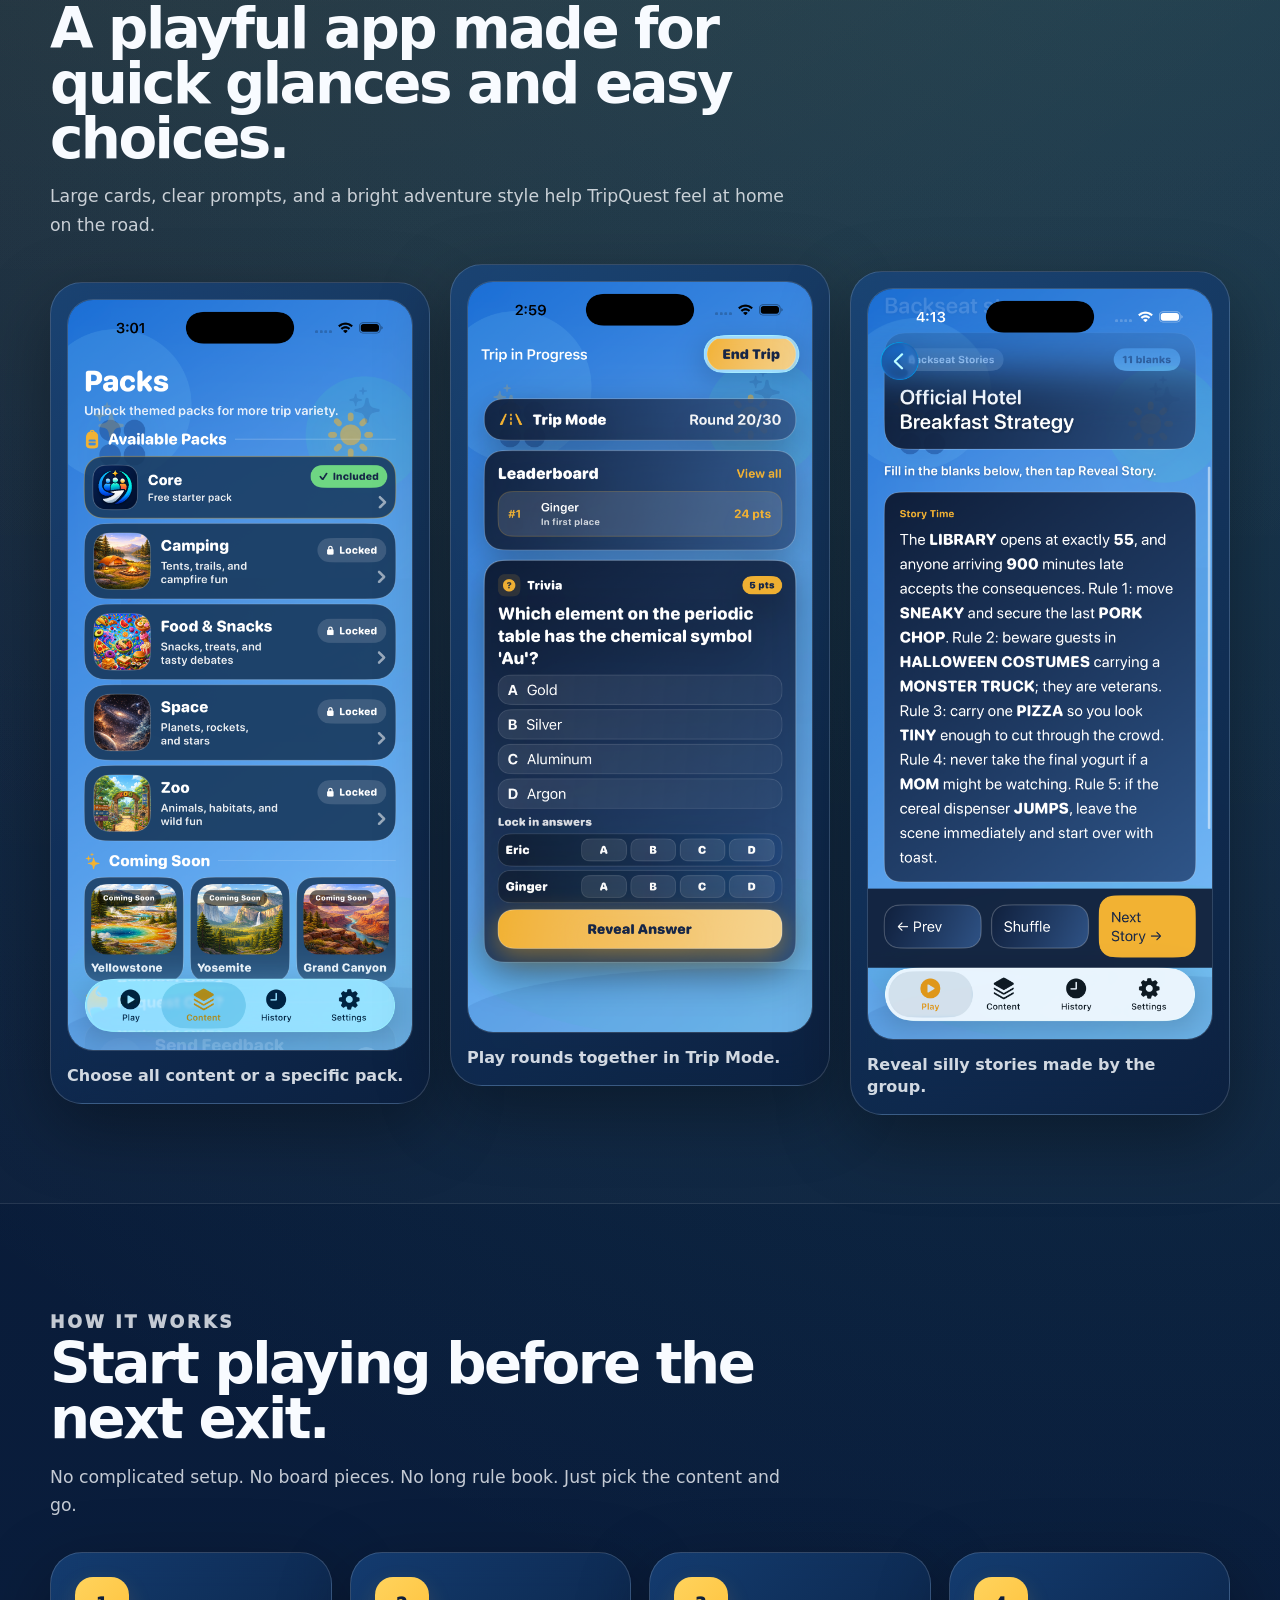
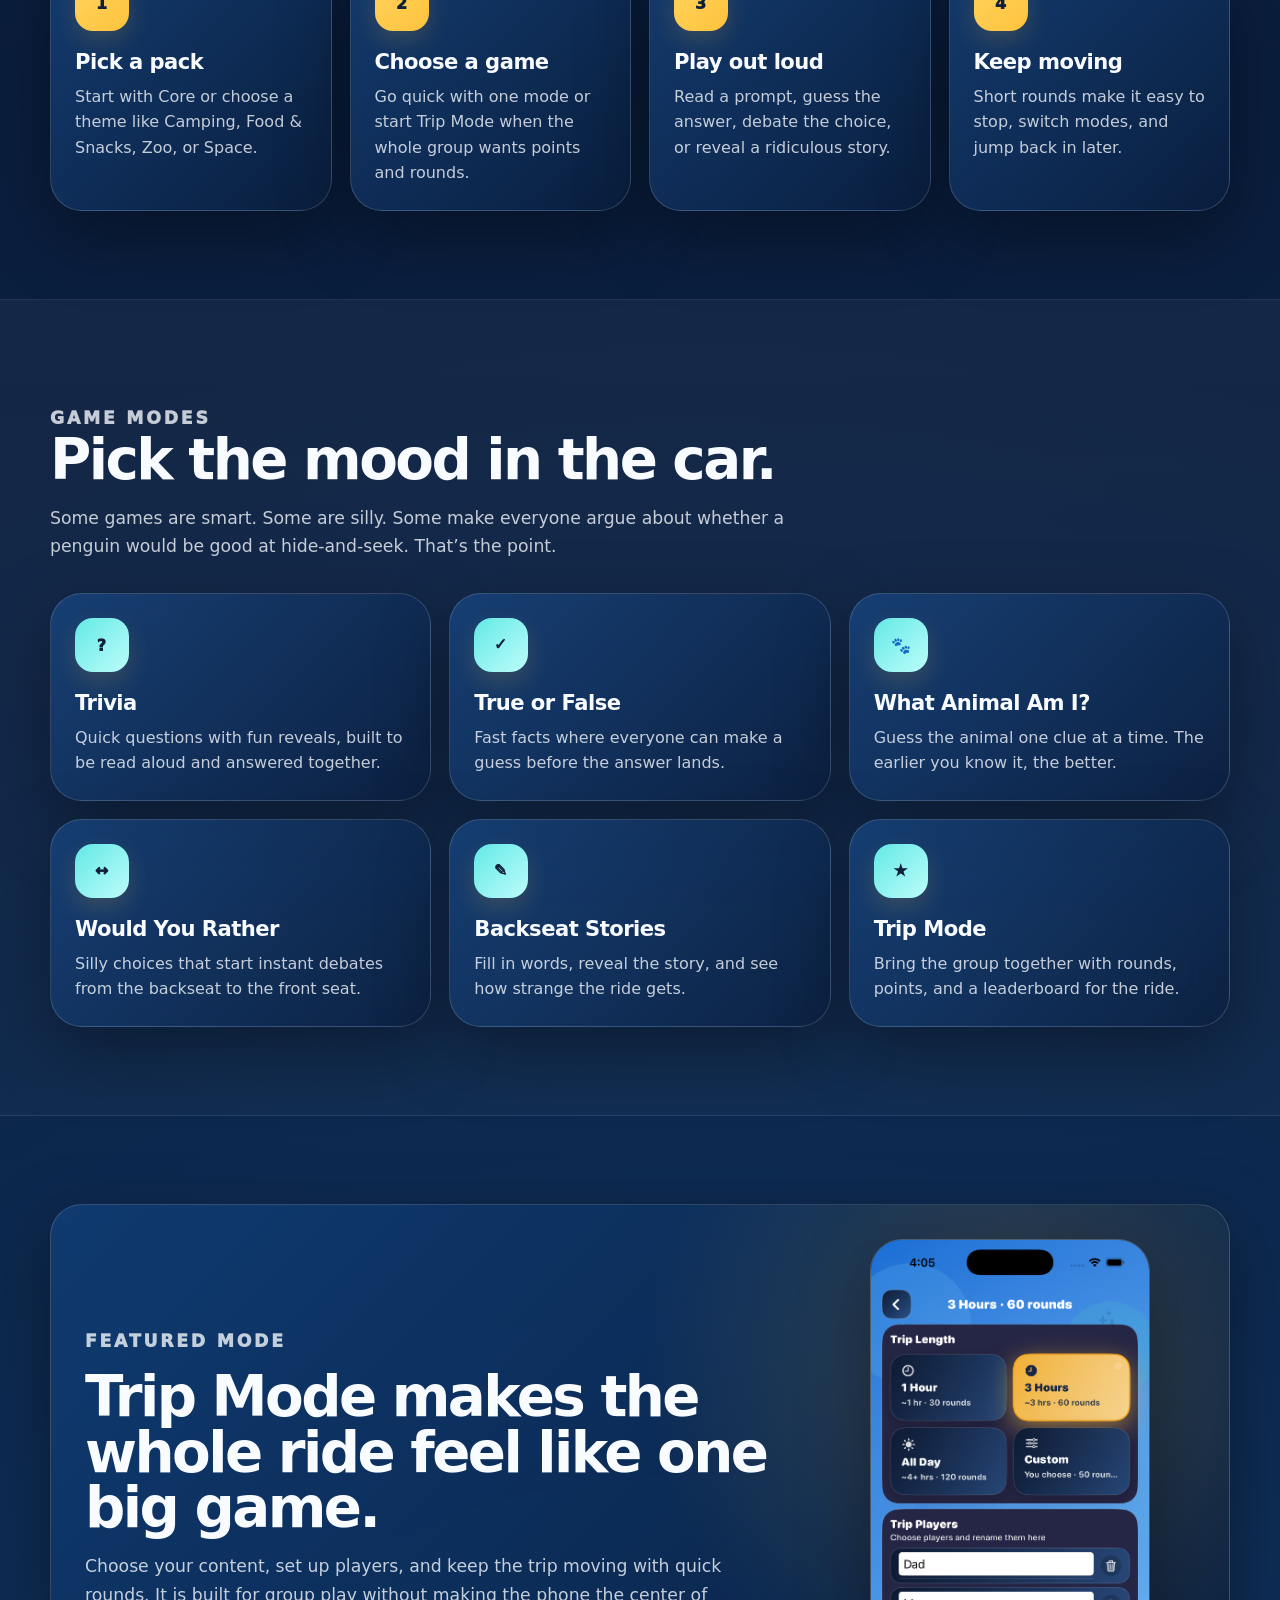
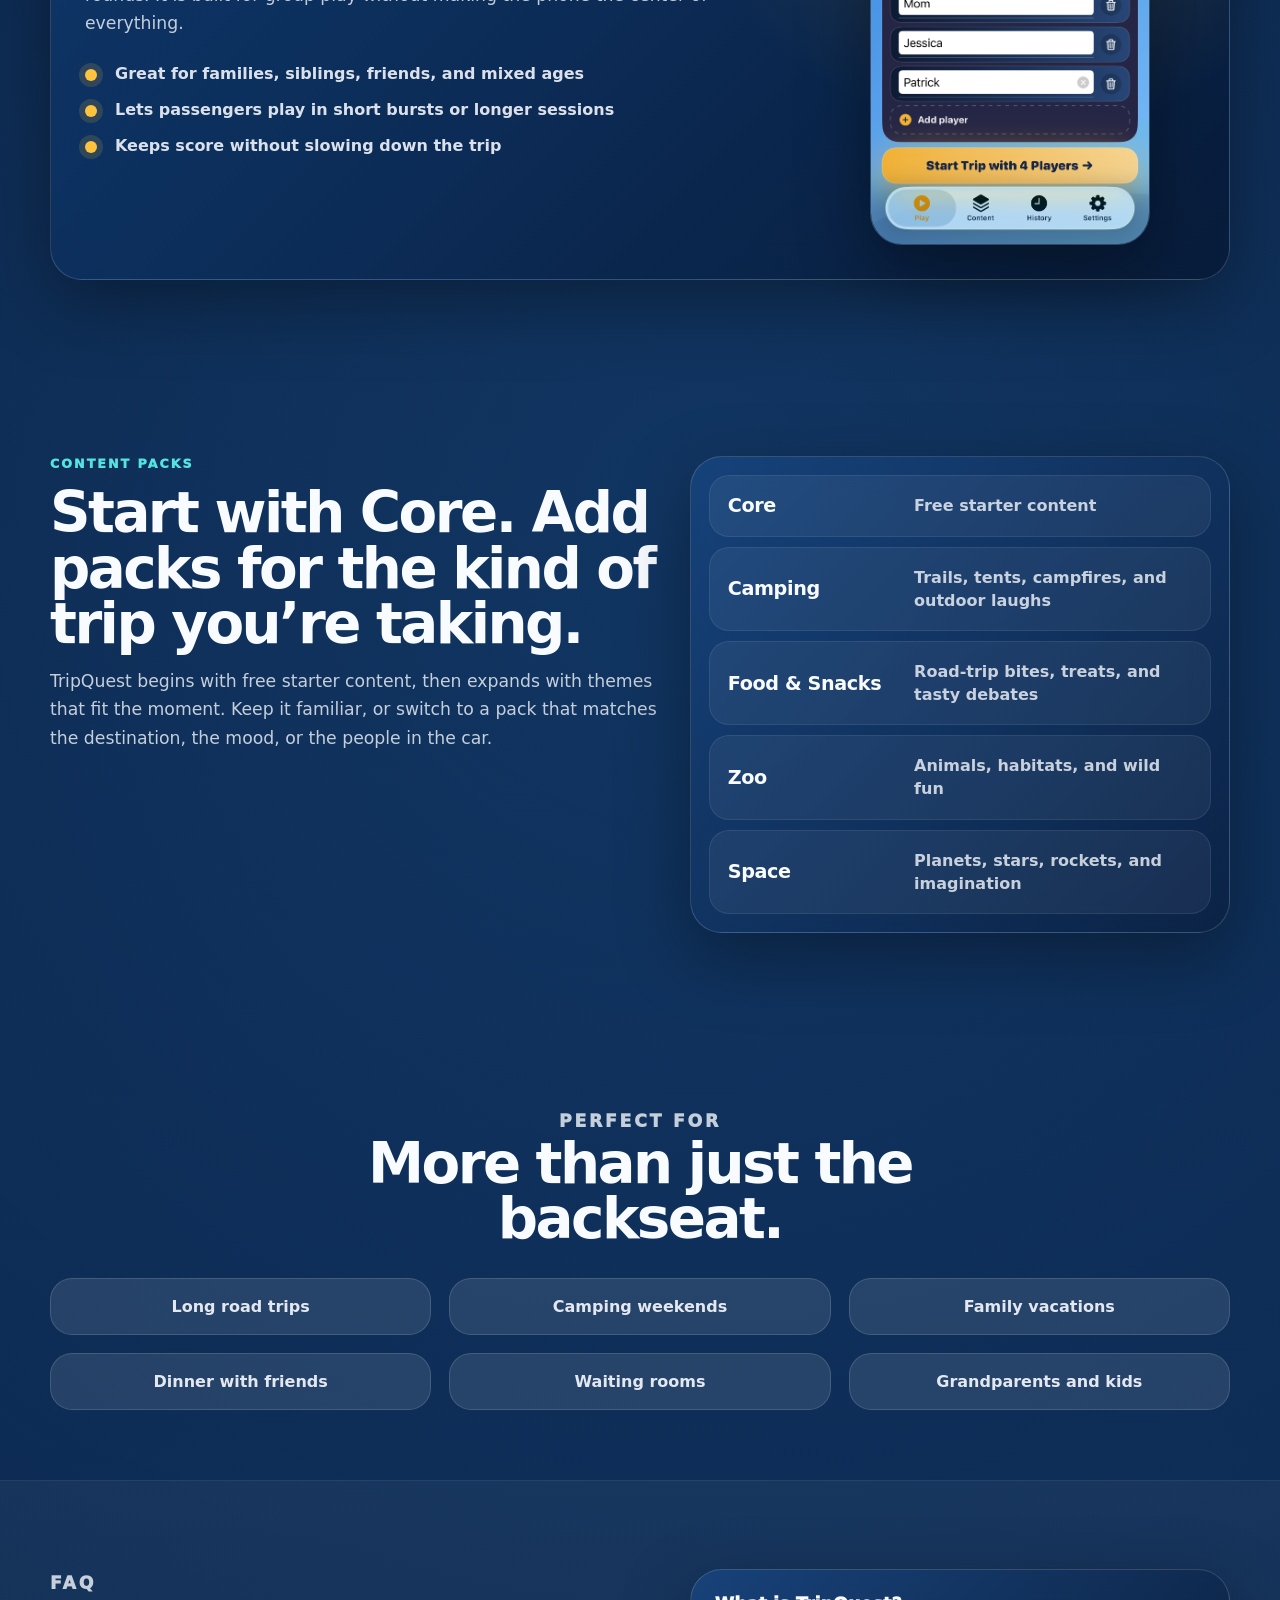
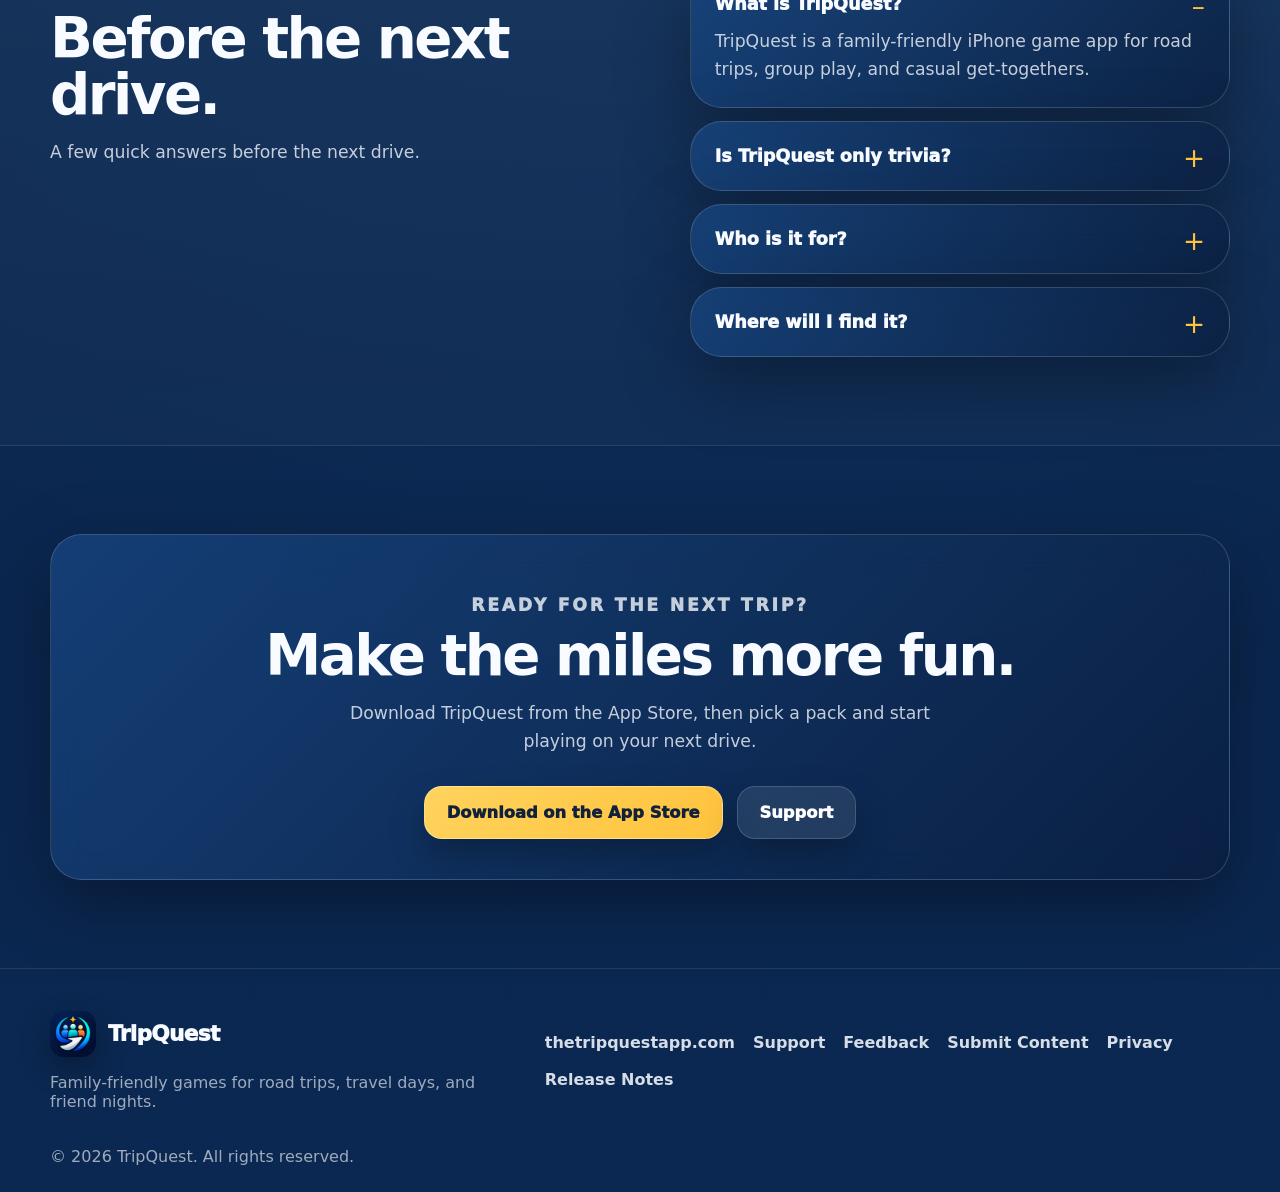
==== commit 8e04c9f3: "Update TripQuest website" ====
--- a/index.html
+++ b/index.html
@@ -45,6 +45,7 @@
         <a href="support.html">Support</a>
         <a href="feedback.html">Feedback</a>
         <a href="submit-content.html">Submit Content</a>
+        <a href="release-notes.html">Release Notes</a>
         <a class="btn nav-cta" href="https://apps.apple.com/us/app/tripquest-travel-games/id6760669535" target="_blank" rel="noopener">Download on the App Store</a>
       </nav>
     </div>
--- a/style.css
+++ b/style.css
@@ -576,3 +576,143 @@
   .submit-callout { grid-template-columns: 1fr; }
   .submit-callout .btn { width: 100%; }
 }
+
+/* TripQuest app-inspired styling for the content submission form only */
+.app-submit-card {
+  position: relative;
+  overflow: hidden;
+  border-radius: 34px;
+  padding: 28px;
+  background: radial-gradient(circle at 12% 8%, rgba(145, 218, 255, 0.30), transparent 34%), radial-gradient(circle at 90% 20%, rgba(255, 198, 44, 0.22), transparent 24%), linear-gradient(180deg, #2d88df 0%, #62b6f2 100%);
+  border: 1px solid rgba(184, 232, 255, 0.62);
+  box-shadow: 0 24px 58px rgba(0, 16, 46, 0.36);
+}
+.app-submit-card::before,
+.app-submit-card::after {
+  content: "";
+  position: absolute;
+  border-radius: 999px;
+  pointer-events: none;
+}
+.app-submit-card::before {
+  width: 190px;
+  height: 190px;
+  left: -76px;
+  top: 26px;
+  background: rgba(174, 231, 255, 0.18);
+}
+.app-submit-card::after {
+  width: 160px;
+  height: 160px;
+  right: -52px;
+  top: 88px;
+  background: rgba(120, 218, 244, 0.18);
+}
+.app-style-submit-form {
+  position: relative;
+  z-index: 1;
+  gap: 18px;
+  color: #ffffff;
+}
+.app-style-submit-form label {
+  color: #ffffff;
+  font-weight: 950;
+  text-shadow: 0 2px 8px rgba(3, 24, 55, 0.22);
+}
+.app-style-submit-form .optional-label {
+  display: block;
+  color: rgba(255,255,255,0.80);
+  font-weight: 900;
+  text-shadow: none;
+}
+.app-style-submit-form input,
+.app-style-submit-form select,
+.app-style-submit-form textarea {
+  border-radius: 20px;
+  border: 2px solid rgba(178, 225, 255, 0.42);
+  background: rgba(9, 31, 63, 0.90);
+  color: #ffffff;
+  font-weight: 850;
+  box-shadow: inset 0 1px 0 rgba(255,255,255,0.08), 0 5px 14px rgba(0, 24, 65, 0.12);
+}
+.app-style-submit-form input::placeholder,
+.app-style-submit-form textarea::placeholder {
+  color: rgba(221, 235, 255, 0.64);
+  font-weight: 800;
+}
+.app-style-submit-form input:focus,
+.app-style-submit-form select:focus,
+.app-style-submit-form textarea:focus {
+  border-color: rgba(255, 194, 45, 0.96);
+  box-shadow: 0 0 0 4px rgba(255, 194, 45, 0.22), 0 10px 24px rgba(0, 24, 65, 0.18), inset 0 1px 0 rgba(255,255,255,0.10);
+}
+.app-style-submit-form select option {
+  background: #0b2447;
+  color: #ffffff;
+}
+.app-style-submit-form .mode-fields {
+  border-radius: 30px;
+  padding: 22px;
+  background: linear-gradient(180deg, rgba(16, 46, 89, 0.96), rgba(10, 34, 68, 0.96));
+  border: 2px solid rgba(186, 225, 255, 0.40);
+  box-shadow: 0 14px 30px rgba(3, 25, 60, 0.24);
+}
+.app-style-submit-form .mode-fields h3 {
+  color: #ffffff;
+  font-size: 1.28rem;
+  font-weight: 950;
+  letter-spacing: -0.02em;
+}
+.app-style-submit-form .submission-terms {
+  border-radius: 26px;
+  background: rgba(9, 31, 63, 0.90);
+  border: 2px solid rgba(186, 225, 255, 0.32);
+  box-shadow: 0 12px 24px rgba(3, 25, 60, 0.16);
+}
+.app-style-submit-form .check-label {
+  color: rgba(255,255,255,0.92);
+  text-shadow: none;
+}
+.app-style-submit-form .check-label input {
+  accent-color: #ffc32d;
+}
+.app-style-submit-form .form-help {
+  color: rgba(255,255,255,0.92);
+  font-weight: 650;
+}
+.app-style-submit-form .btn.primary.large {
+  border-radius: 18px;
+  background: linear-gradient(180deg, #ffd768 0%, #ffb72e 100%);
+  color: #071c38;
+  font-weight: 950;
+  box-shadow: 0 14px 28px rgba(7, 31, 70, 0.24);
+}
+.app-style-submit-form .btn.primary.large:hover {
+  transform: translateY(-1px);
+  box-shadow: 0 18px 34px rgba(7, 31, 70, 0.28);
+}
+.app-style-submit-form .form-success {
+  color: #ffffff;
+  font-weight: 950;
+  text-shadow: 0 2px 8px rgba(3, 24, 55, 0.24);
+}
+@media (max-width: 720px) {
+  .app-submit-card { border-radius: 28px; padding: 20px; }
+  .app-style-submit-form .mode-fields { border-radius: 24px; padding: 18px; }
+}
+
+
+/* Submit Content hero copy emphasis only */
+.submit-content-hero h1 {
+  max-width: 12ch;
+}
+.submit-content-hero h1 span {
+  display: block;
+  color: var(--gold);
+  text-shadow: 0 10px 28px rgba(255, 195, 61, 0.18);
+}
+.submit-content-hero p strong,
+.app-style-submit-form .form-help strong {
+  color: #ffffff;
+  font-weight: 950;
+}
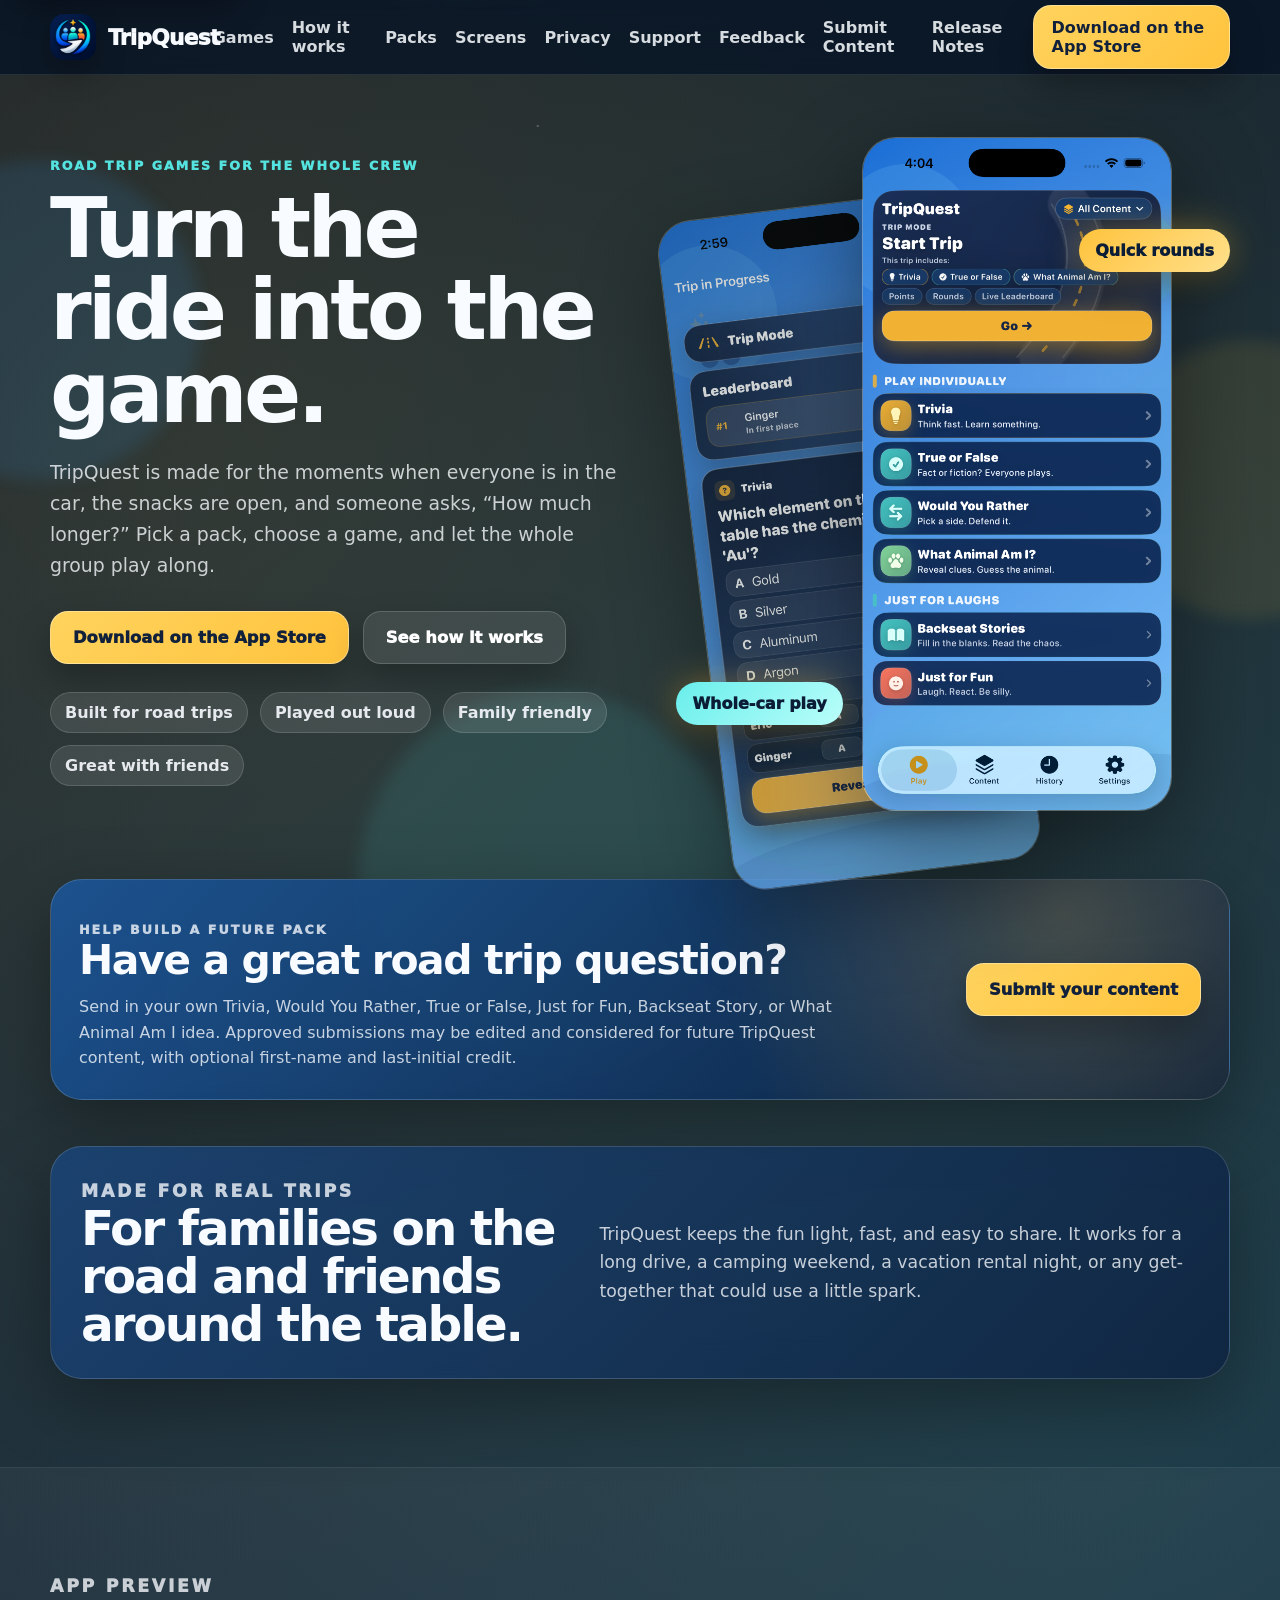
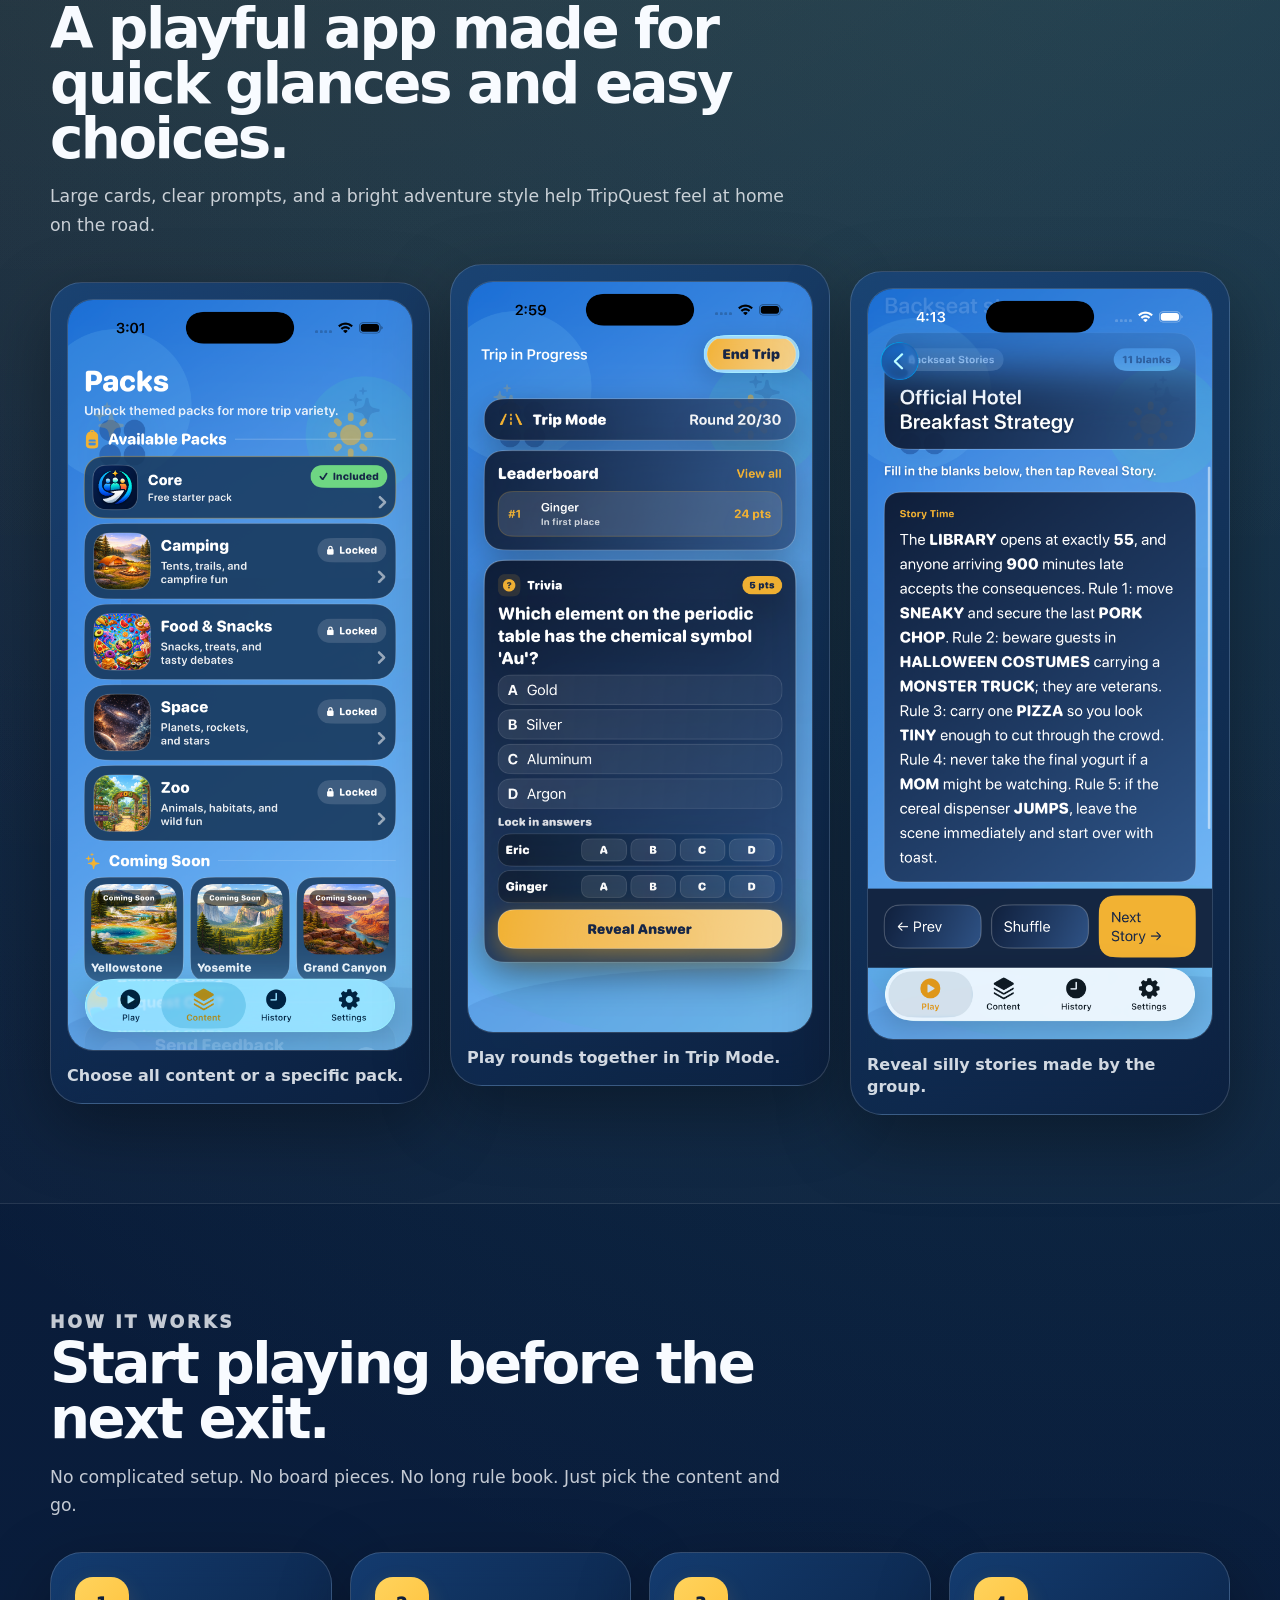
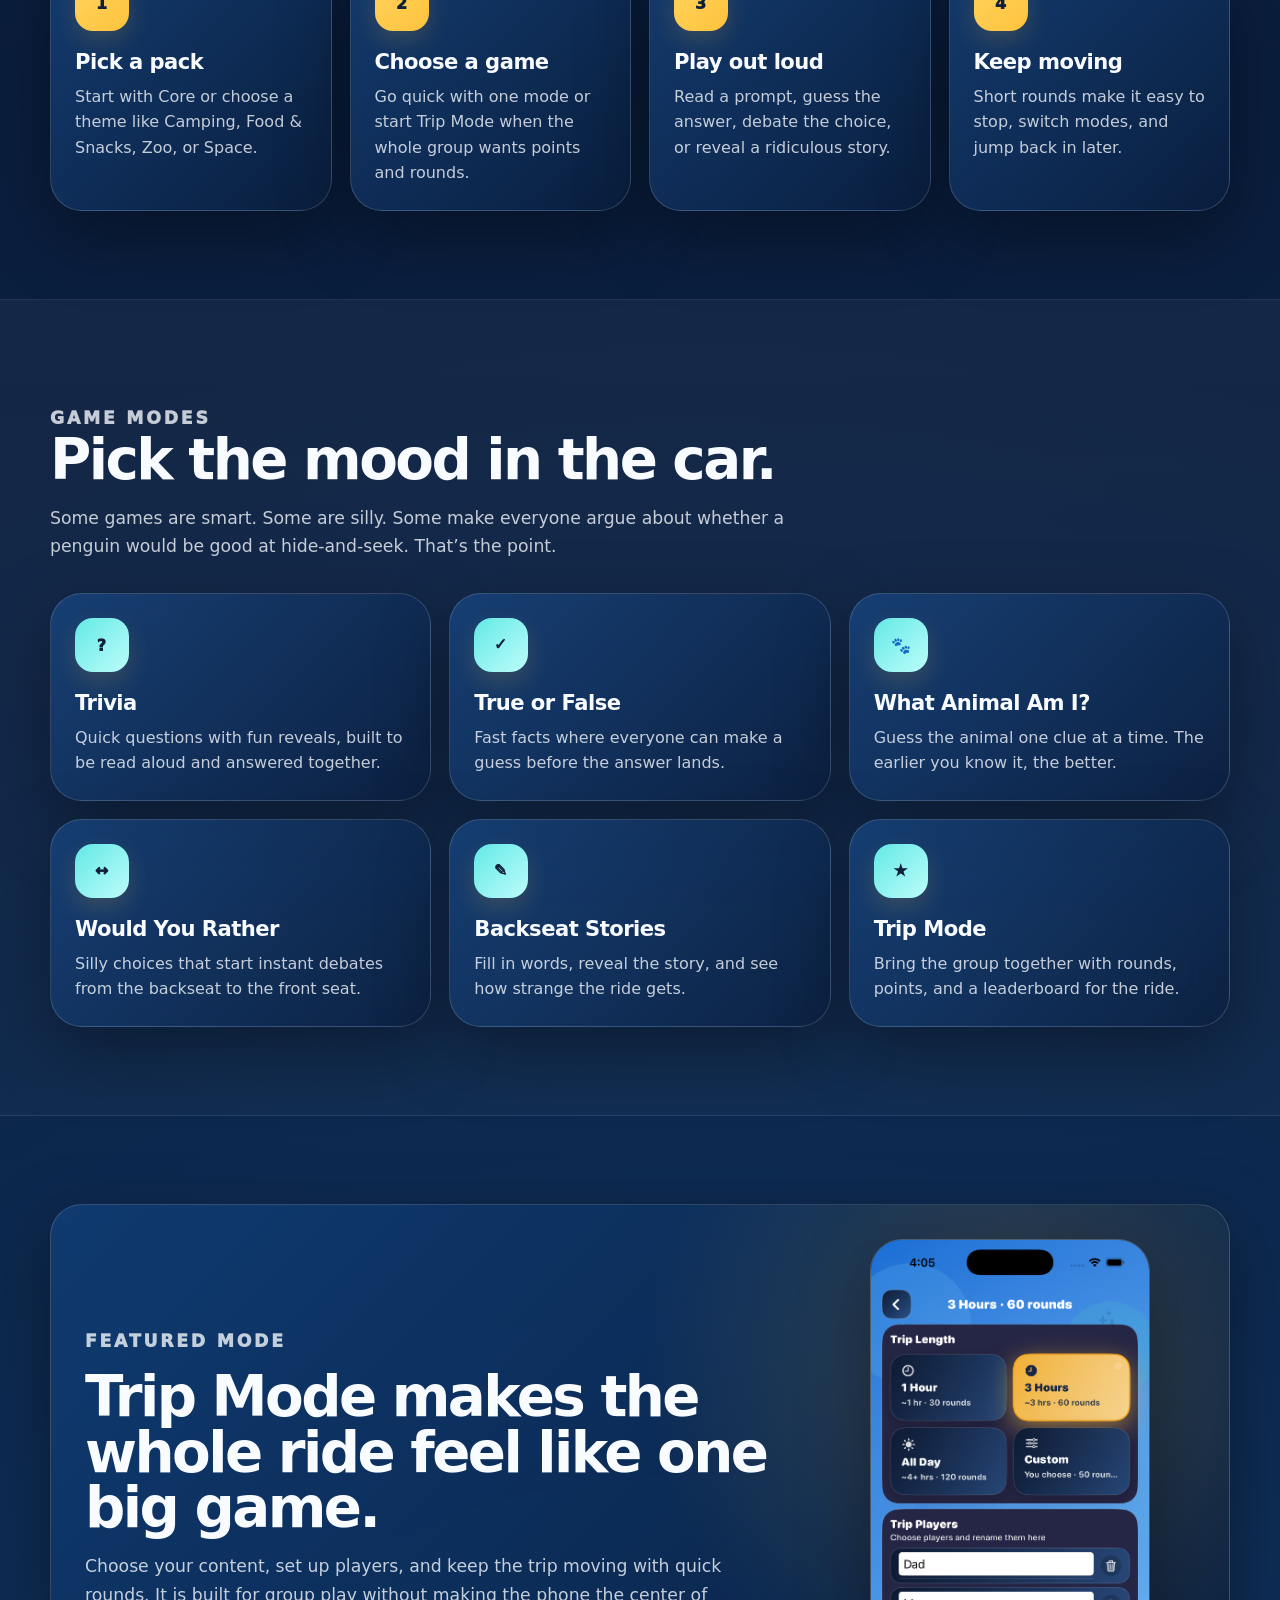
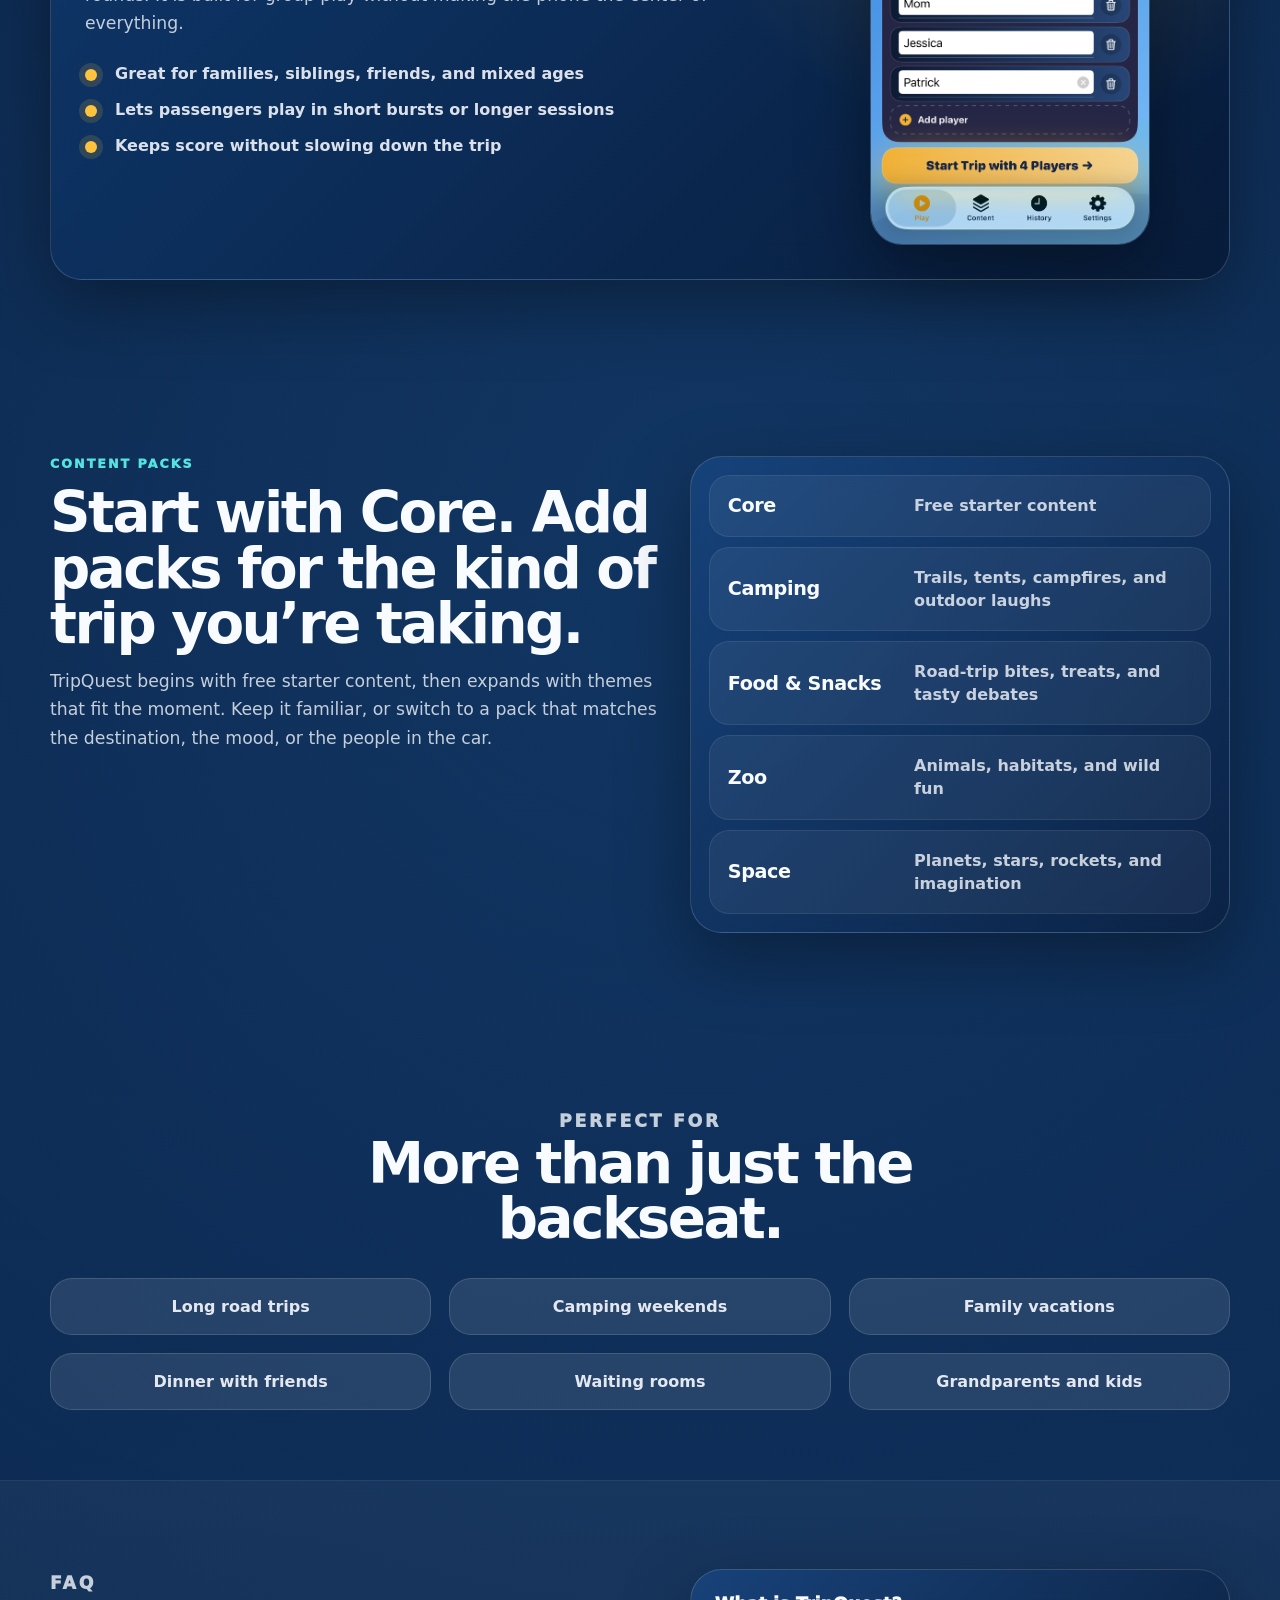
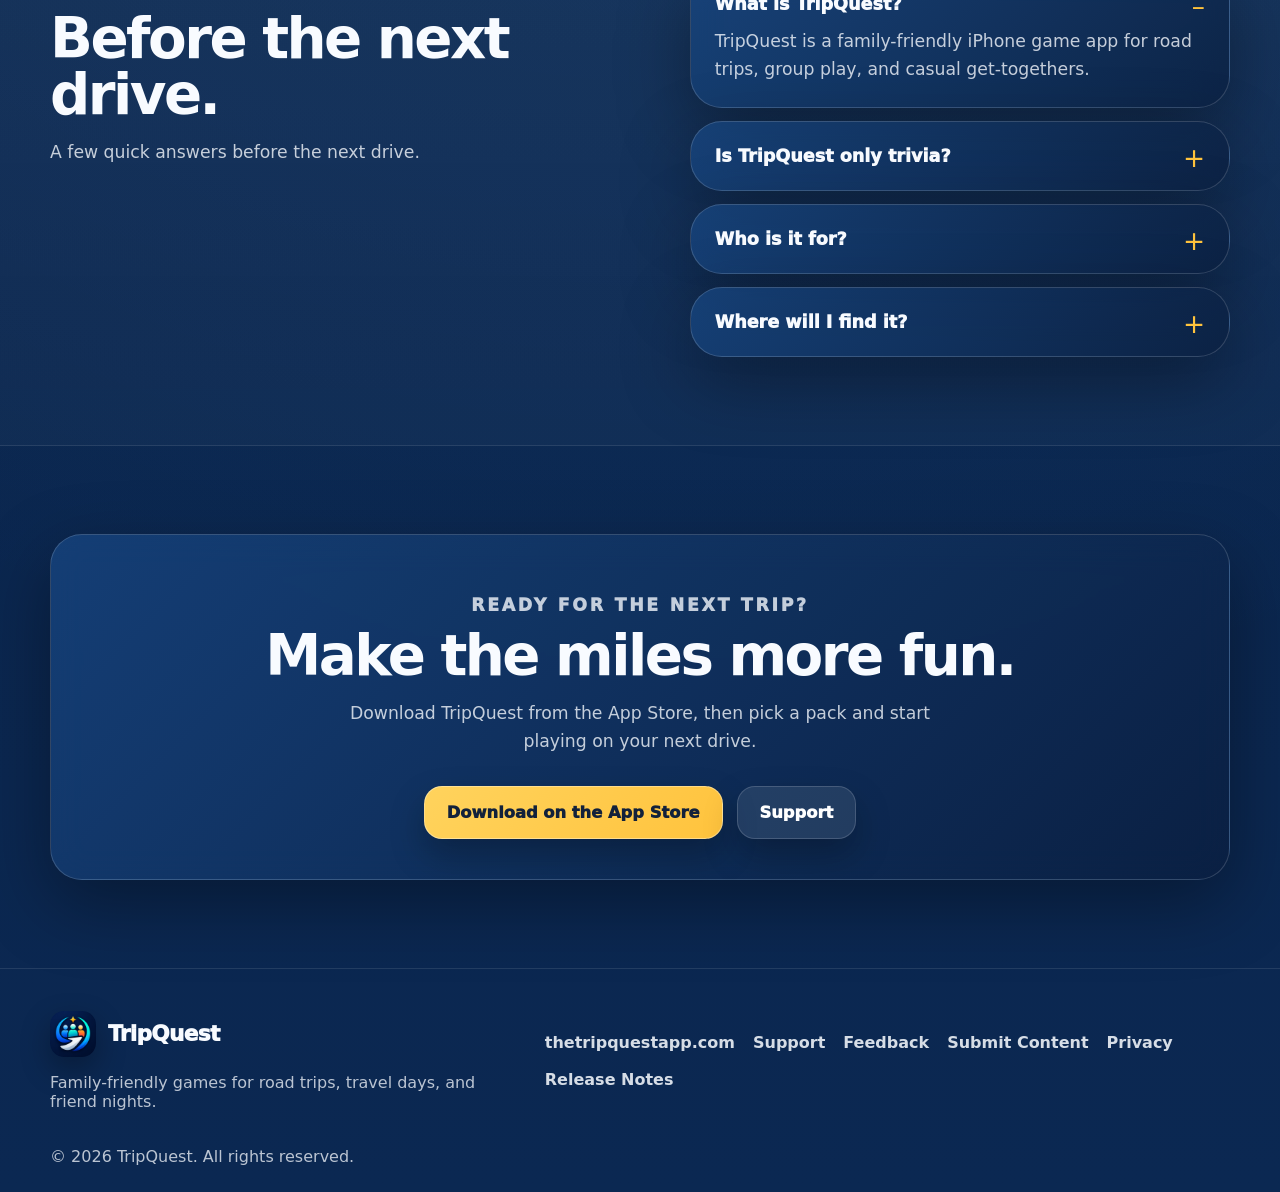
==== commit 8487f5dc: "Update TripQuest website" ====
--- a/index.html
+++ b/index.html
@@ -19,7 +19,8 @@
   <link rel="apple-touch-icon" href="assets/apple-touch-icon.png" />
   <link rel="stylesheet" href="style.css" />
 </head>
-<body>
+<body id="top">
+  <a class="skip-link" href="#main">Skip to main content</a>
   <div class="sky-noise" aria-hidden="true"></div>
   <div class="orb orb-one" aria-hidden="true"></div>
   <div class="orb orb-two" aria-hidden="true"></div>
@@ -32,7 +33,7 @@
         <span>TripQuest</span>
       </a>
 
-      <button class="nav-toggle" id="navToggle" aria-expanded="false" aria-controls="siteNav" aria-label="Toggle navigation">
+      <button class="nav-toggle" id="navToggle" type="button" aria-expanded="false" aria-controls="siteNav" aria-label="Open navigation">
         <span></span><span></span><span></span>
       </button>
 
@@ -46,12 +47,12 @@
         <a href="feedback.html">Feedback</a>
         <a href="submit-content.html">Submit Content</a>
         <a href="release-notes.html">Release Notes</a>
-        <a class="btn nav-cta" href="https://apps.apple.com/us/app/tripquest-travel-games/id6760669535" target="_blank" rel="noopener">Download on the App Store</a>
+        <a class="btn nav-cta" href="https://apps.apple.com/us/app/tripquest-travel-games/id6760669535" target="_blank" rel="noopener" aria-label="Download TripQuest on the App Store, opens in a new tab">Download on the App Store</a>
       </nav>
     </div>
   </header>
 
-  <main id="top">
+  <main id="main">
     <section class="hero section">
       <div class="wrap hero-grid">
         <div class="hero-copy">
@@ -60,7 +61,7 @@
           <p class="lead">TripQuest is made for the moments when everyone is in the car, the snacks are open, and someone asks, “How much longer?” Pick a pack, choose a game, and let the whole group play along.</p>
 
           <div class="hero-actions">
-            <a class="btn primary large" href="https://apps.apple.com/us/app/tripquest-travel-games/id6760669535" target="_blank" rel="noopener">Download on the App Store</a>
+            <a class="btn primary large" href="https://apps.apple.com/us/app/tripquest-travel-games/id6760669535" target="_blank" rel="noopener" aria-label="Download TripQuest on the App Store, opens in a new tab">Download on the App Store</a>
             <a class="btn ghost large" href="#how-it-works">See how it works</a>
           </div>
 
@@ -294,7 +295,7 @@
         <h2>Make the miles more fun.</h2>
         <p>Download TripQuest from the App Store, then pick a pack and start playing on your next drive.</p>
         <div class="hero-actions centered-actions">
-          <a class="btn primary large" href="https://apps.apple.com/us/app/tripquest-travel-games/id6760669535" target="_blank" rel="noopener">Download on the App Store</a>
+          <a class="btn primary large" href="https://apps.apple.com/us/app/tripquest-travel-games/id6760669535" target="_blank" rel="noopener" aria-label="Download TripQuest on the App Store, opens in a new tab">Download on the App Store</a>
           <a class="btn ghost large" href="support.html">Support</a>
         </div>
       </div>
--- a/style.css
+++ b/style.css
@@ -8,12 +8,14 @@
   --gold: #ffc33d;
   --gold-dark: #18233a;
   --white: #f8fbff;
+  --text: #f8fbff;
   --soft: rgba(248, 251, 255, 0.78);
-  --softer: rgba(248, 251, 255, 0.62);
+  --softer: rgba(248, 251, 255, 0.74);
   --panel: rgba(21, 58, 104, 0.68);
   --panel-strong: rgba(17, 48, 92, 0.86);
   --stroke: rgba(255, 255, 255, 0.16);
   --gold-glow: rgba(255, 195, 61, 0.38);
+  --focus: #fff2a8;
   --shadow: 0 24px 70px rgba(0, 0, 0, 0.34);
   --radius-xl: 32px;
   --radius-lg: 24px;
@@ -40,6 +42,36 @@
 img { display: block; max-width: 100%; }
 button { font: inherit; }
 
+.skip-link {
+  position: fixed;
+  left: 17px;
+  top: 12px;
+  z-index: 100;
+  transform: translateY(-140%);
+  border-radius: 12px;
+  background: var(--focus);
+  color: #071c38;
+  padding: 12px 16px;
+  font-weight: 950;
+  text-decoration: none;
+  box-shadow: 0 12px 30px rgba(0,0,0,0.35);
+}
+.skip-link:focus {
+  transform: translateY(0);
+}
+
+:focus {
+  outline: 3px solid var(--focus);
+  outline-offset: 4px;
+}
+:focus-visible {
+  outline: 3px solid var(--focus);
+  outline-offset: 4px;
+}
+:focus:not(:focus-visible) {
+  outline: none;
+}
+
 .sky-noise {
   position: fixed;
   inset: 0;
@@ -107,7 +139,13 @@
   color: rgba(248,251,255,0.86);
   font-weight: 800;
 }
-.nav a:hover, .footer-nav a:hover { color: white; }
+.nav a:hover, .footer-nav a:hover,
+.nav a[aria-current="page"], .footer-nav a[aria-current="page"] { color: white; }
+.nav a[aria-current="page"], .footer-nav a[aria-current="page"] {
+  text-decoration: underline;
+  text-decoration-thickness: 3px;
+  text-underline-offset: 0.32em;
+}
 .nav-toggle {
   display: none;
   width: 48px;
@@ -489,6 +527,12 @@
   border-color: rgba(255, 194, 61, 0.72);
   box-shadow: 0 0 0 4px rgba(255, 194, 61, 0.12), inset 0 1px 0 rgba(255,255,255,0.06);
 }
+.feedback-form input:focus-visible,
+.feedback-form select:focus-visible,
+.feedback-form textarea:focus-visible {
+  outline: 3px solid var(--focus);
+  outline-offset: 3px;
+}
 .form-row { display: grid; grid-template-columns: repeat(2, minmax(0, 1fr)); gap: 14px; }
 @media (max-width: 1040px) {
   .feedback-layout { grid-template-columns: 1fr; }
@@ -503,6 +547,16 @@
   margin-top: 12px;
   color: #9ff7d5;
   font-weight: 800;
+}
+.form-error {
+  margin-top: 12px;
+  color: #ffd6d6;
+  font-weight: 800;
+}
+.form-error a {
+  color: #ffffff;
+  text-decoration-thickness: 2px;
+  text-underline-offset: 0.22em;
 }
 
 
@@ -535,6 +589,11 @@
 .optional-label {
   color: var(--softer);
   font-weight: 800;
+  font-size: 0.92em;
+}
+.required-label {
+  color: var(--focus);
+  font-weight: 900;
   font-size: 0.92em;
 }
 .mode-fields {
@@ -625,6 +684,11 @@
   font-weight: 900;
   text-shadow: none;
 }
+.app-style-submit-form .required-label {
+  display: block;
+  color: #fff2a8;
+  text-shadow: none;
+}
 .app-style-submit-form input,
 .app-style-submit-form select,
 .app-style-submit-form textarea {
@@ -696,6 +760,11 @@
   font-weight: 950;
   text-shadow: 0 2px 8px rgba(3, 24, 55, 0.24);
 }
+.app-style-submit-form .form-error {
+  color: #ffffff;
+  font-weight: 950;
+  text-shadow: 0 2px 8px rgba(3, 24, 55, 0.24);
+}
 @media (max-width: 720px) {
   .app-submit-card { border-radius: 28px; padding: 20px; }
   .app-style-submit-form .mode-fields { border-radius: 24px; padding: 18px; }
@@ -716,3 +785,23 @@
   color: #ffffff;
   font-weight: 950;
 }
+
+@media (prefers-reduced-motion: reduce) {
+  html { scroll-behavior: auto; }
+  *,
+  *::before,
+  *::after {
+    animation-duration: 0.01ms !important;
+    animation-iteration-count: 1 !important;
+    scroll-behavior: auto !important;
+    transition-duration: 0.01ms !important;
+  }
+  .btn:hover,
+  .app-style-submit-form .btn.primary.large:hover {
+    transform: none;
+  }
+  .back-card,
+  .featured-shot {
+    transform: none;
+  }
+}
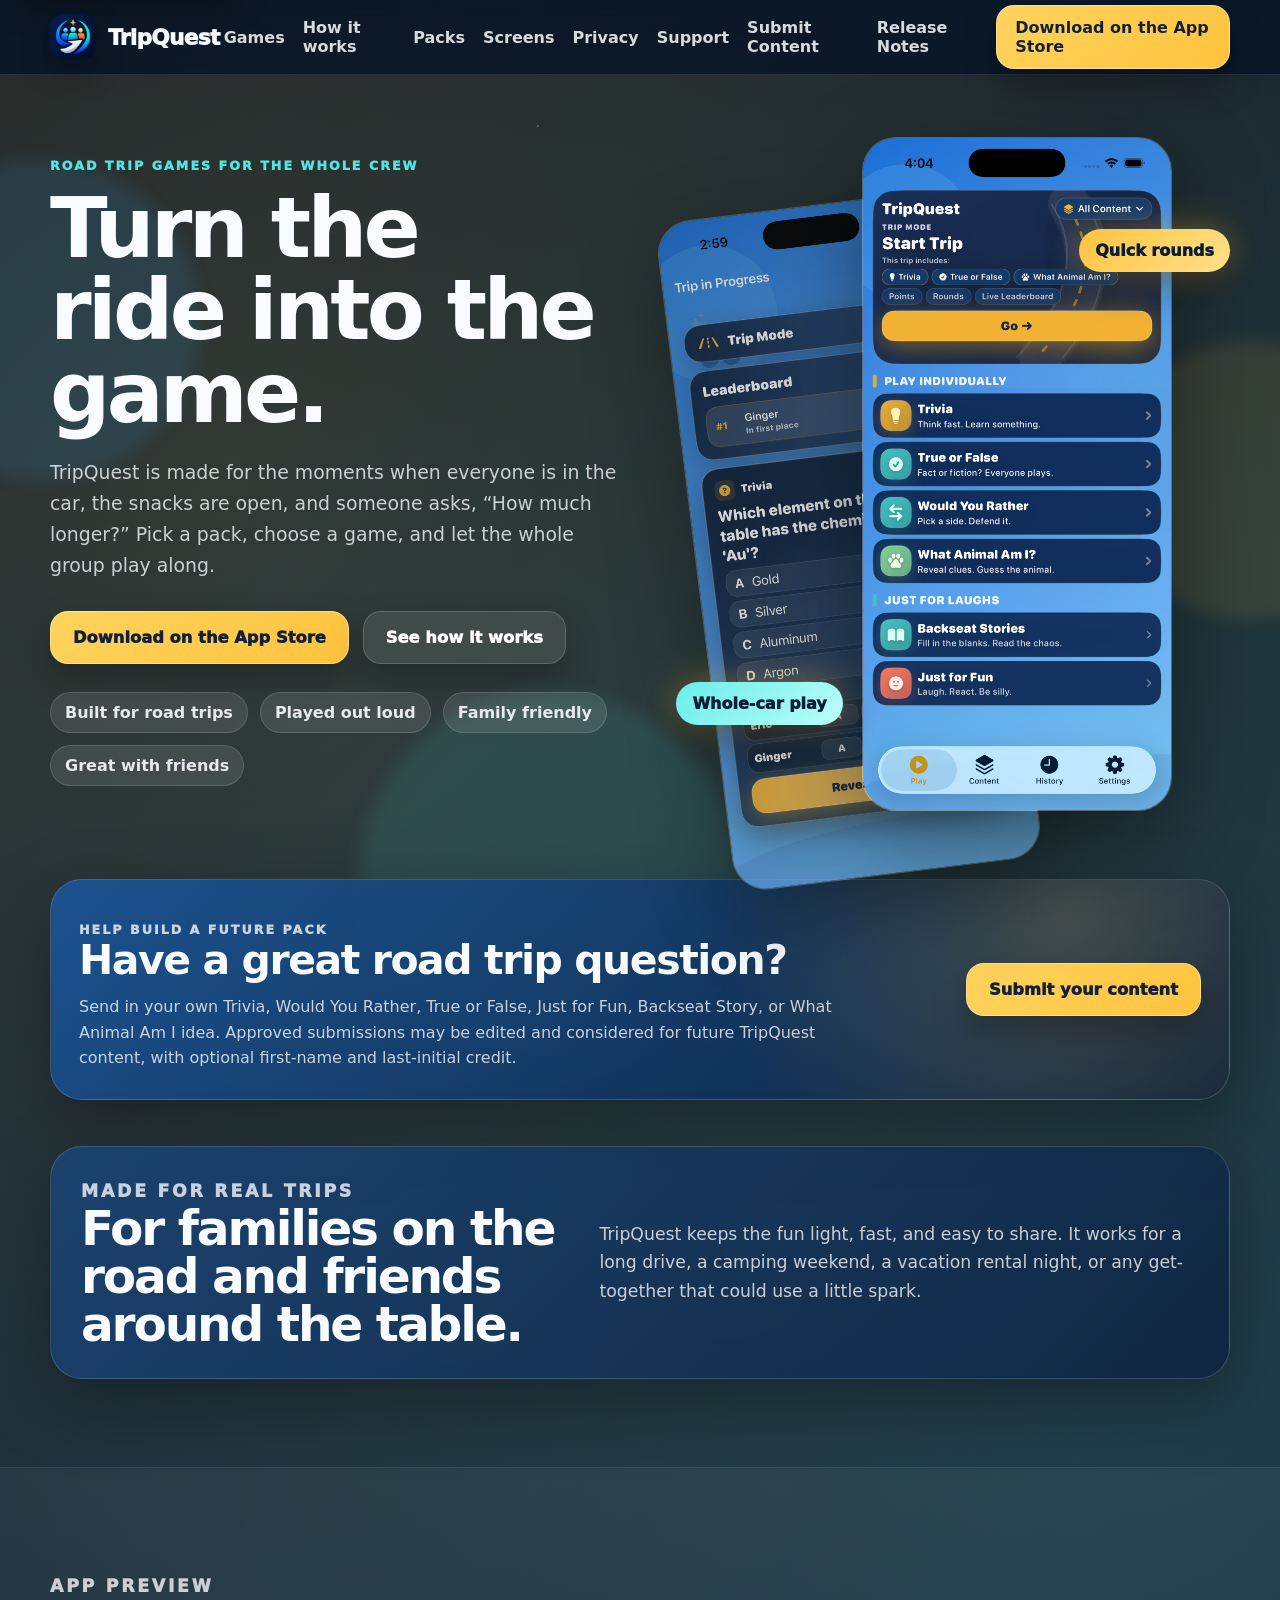
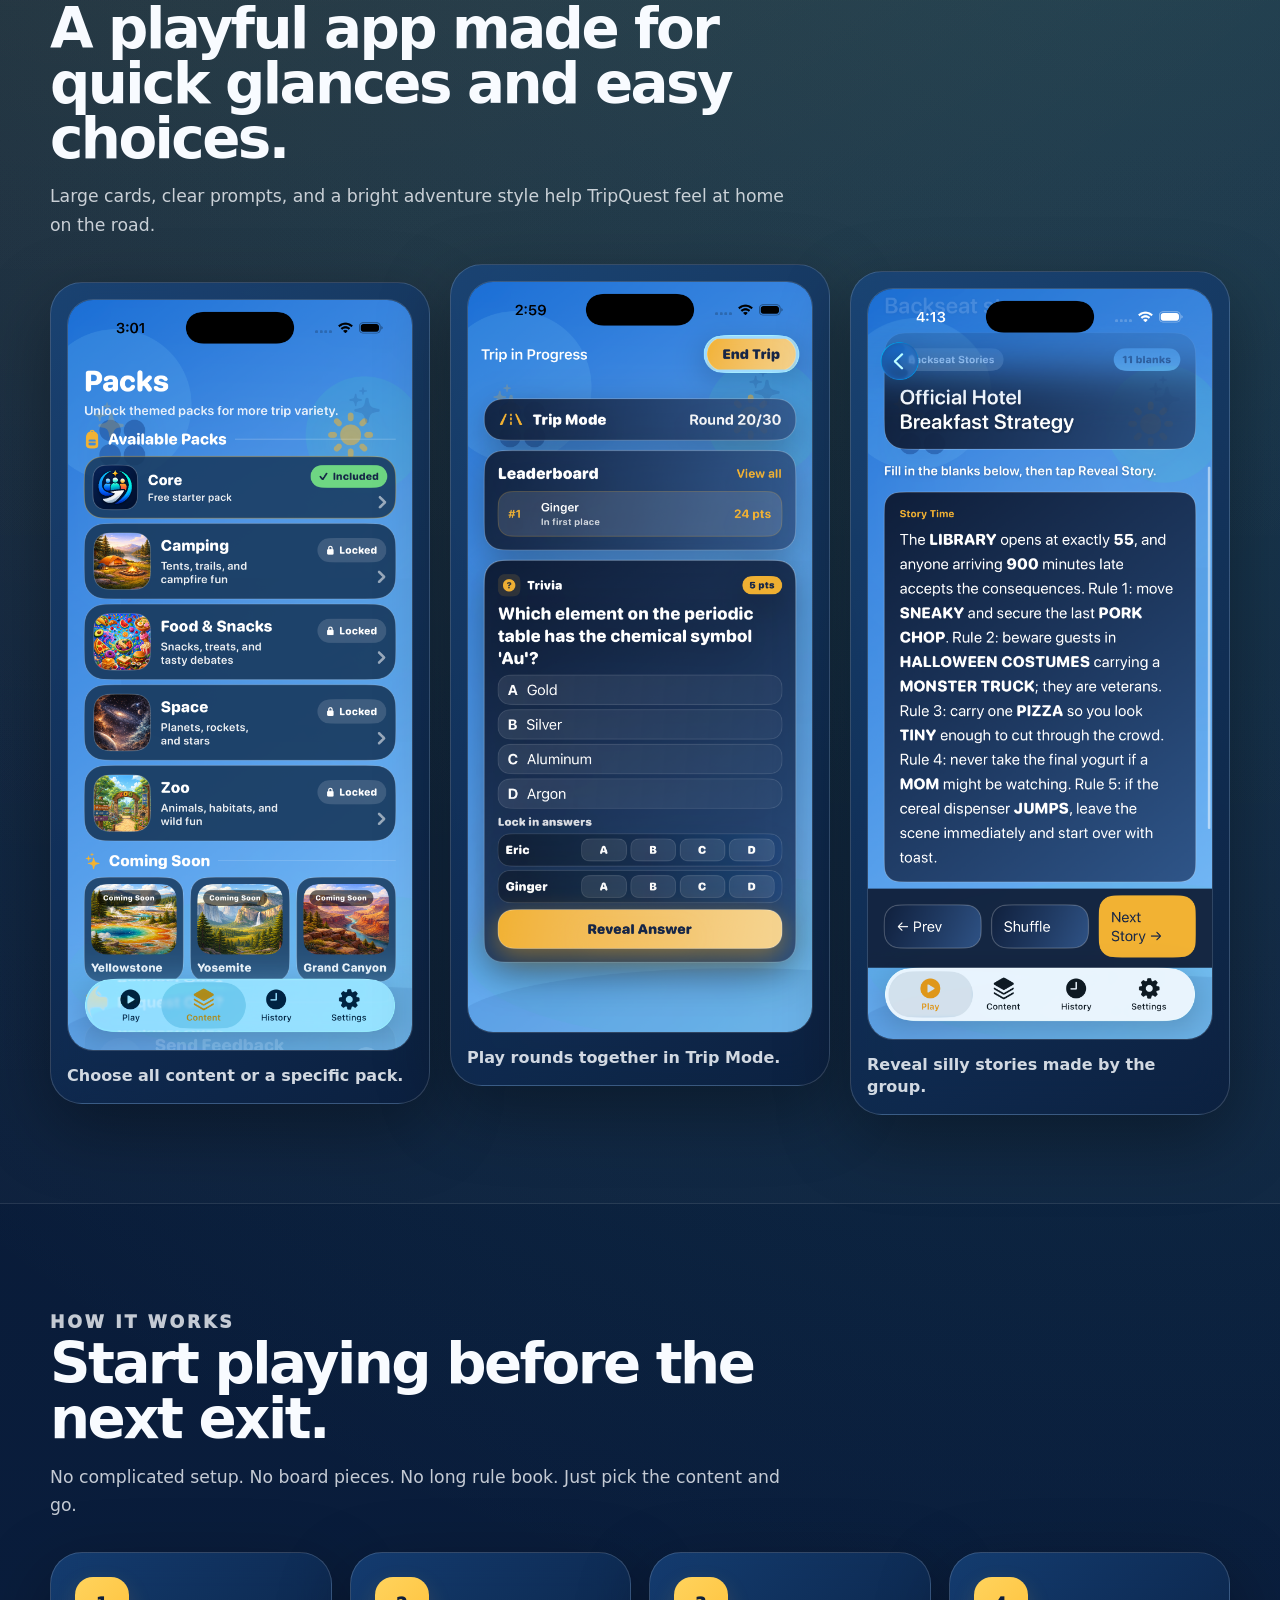
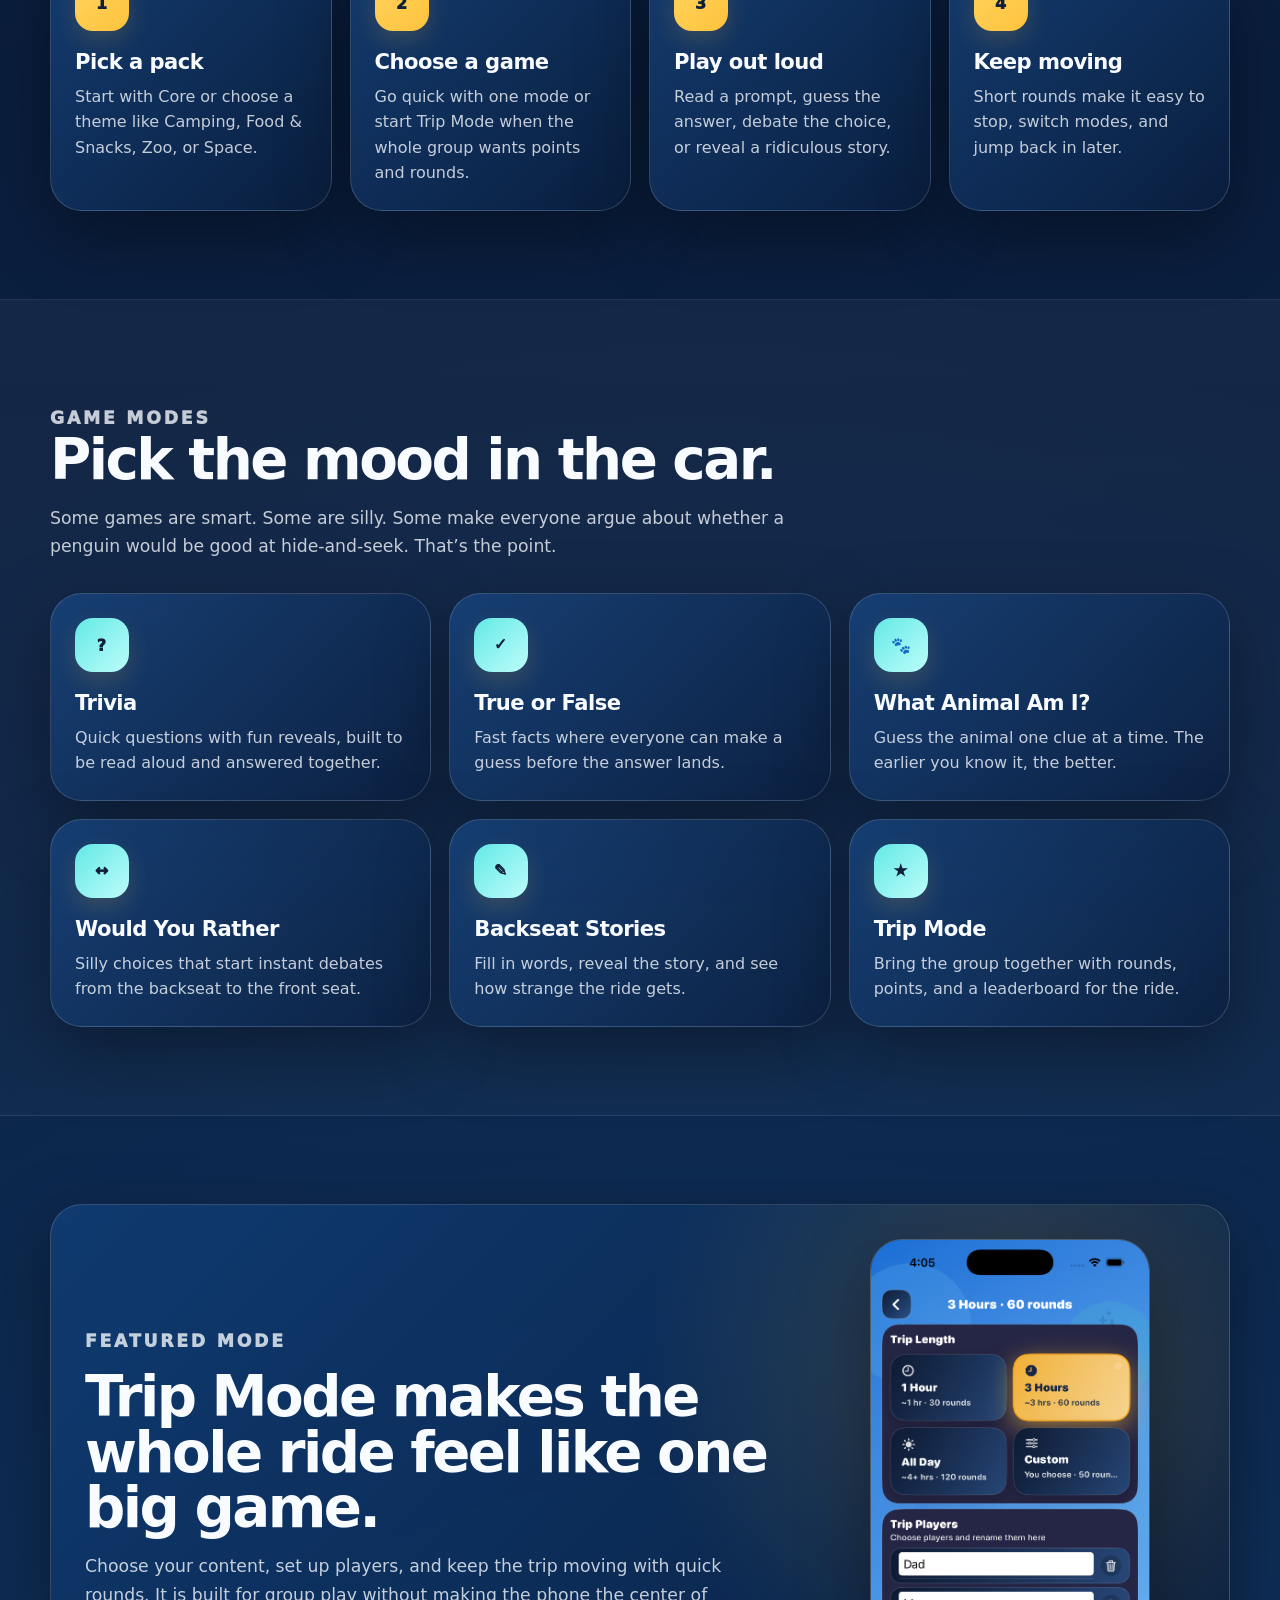
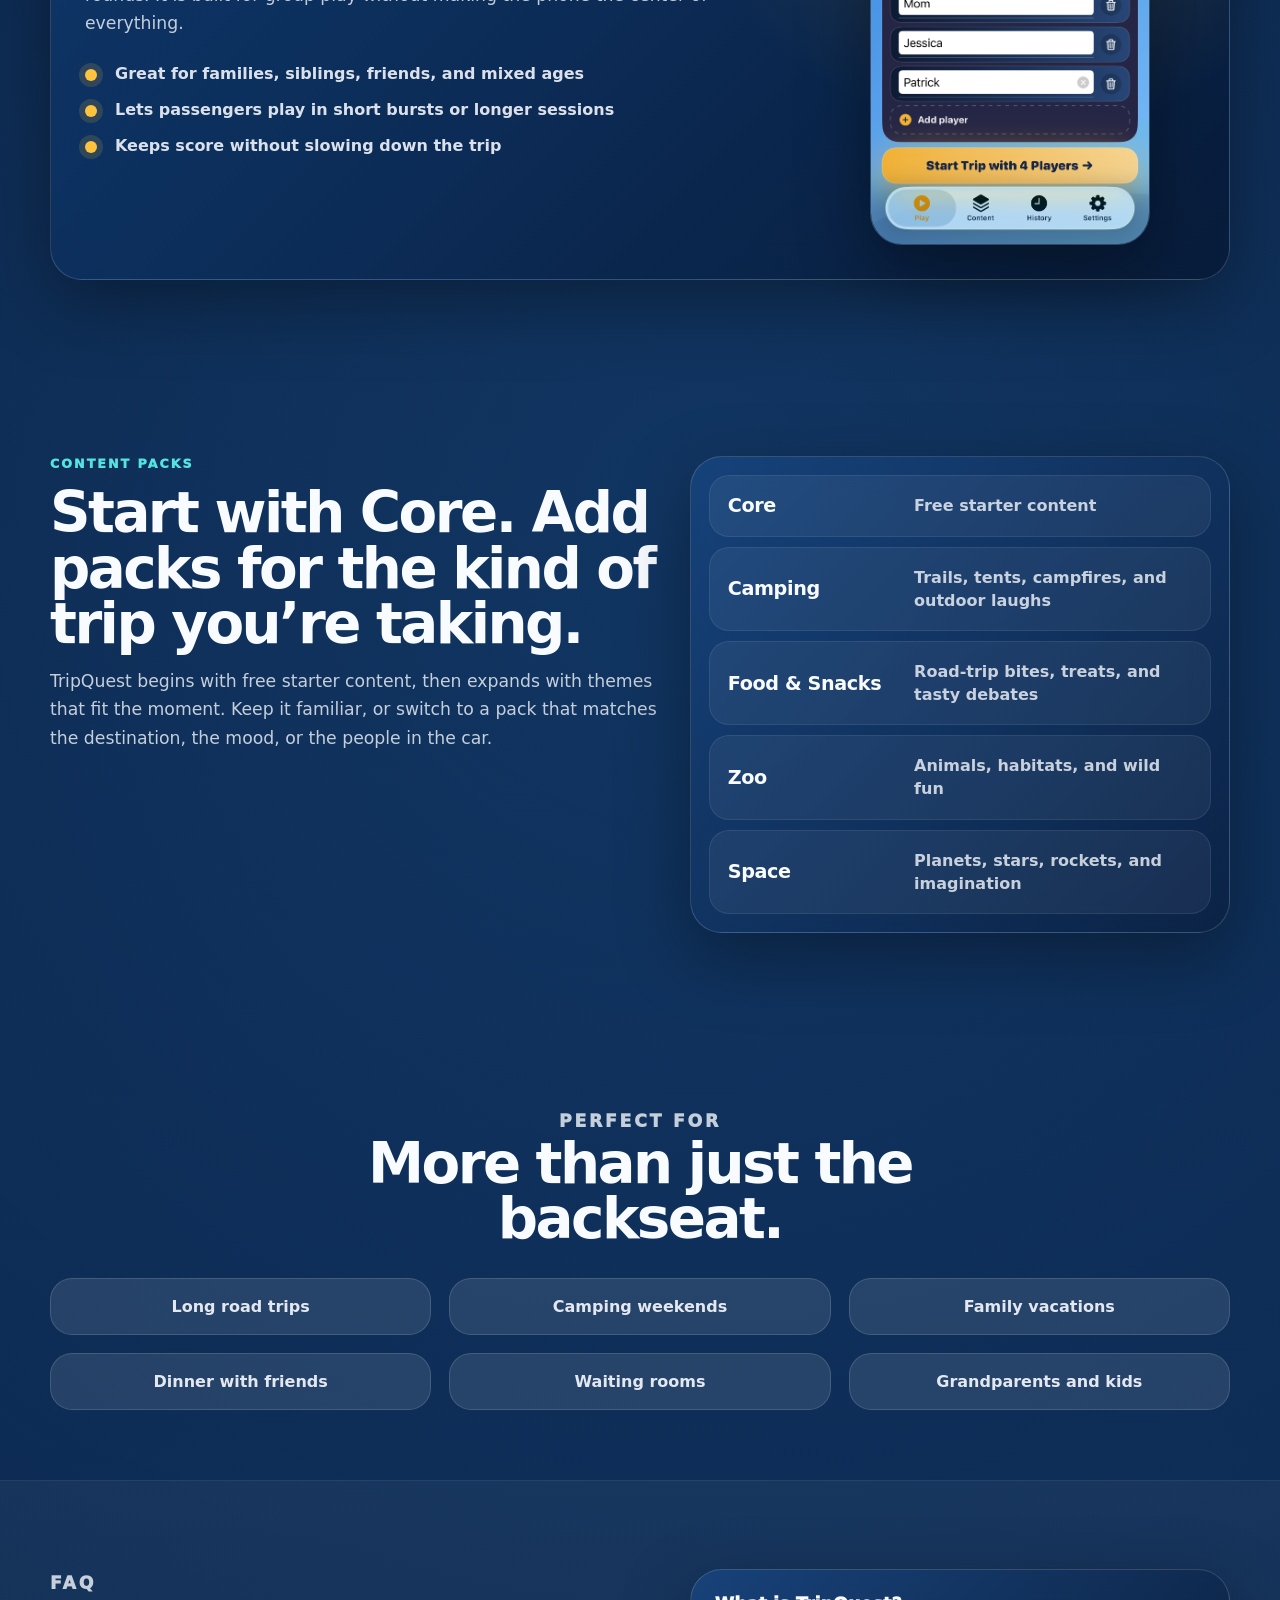
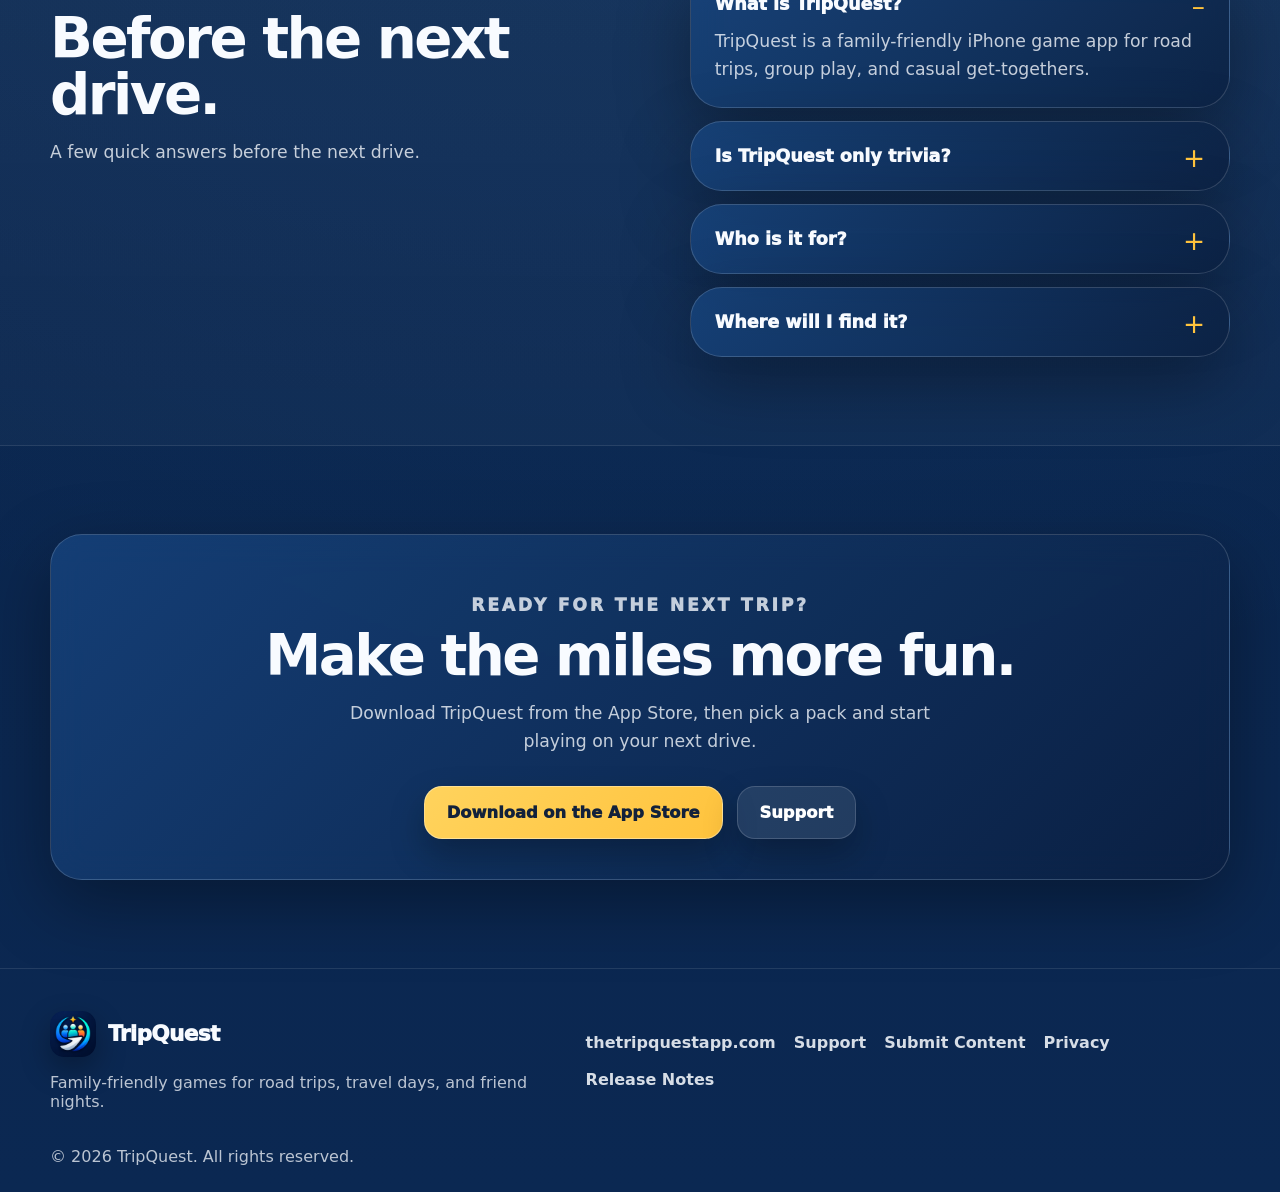
==== commit cc539075: "Update TripQuest website" ====
--- a/index.html
+++ b/index.html
@@ -44,7 +44,6 @@
         <a href="#screens">Screens</a>
         <a href="privacy.html">Privacy</a>
         <a href="support.html">Support</a>
-        <a href="feedback.html">Feedback</a>
         <a href="submit-content.html">Submit Content</a>
         <a href="release-notes.html">Release Notes</a>
         <a class="btn nav-cta" href="https://apps.apple.com/us/app/tripquest-travel-games/id6760669535" target="_blank" rel="noopener" aria-label="Download TripQuest on the App Store, opens in a new tab">Download on the App Store</a>
@@ -314,7 +313,6 @@
       <nav class="footer-nav" aria-label="Footer">
         <a href="https://thetripquestapp.com/">thetripquestapp.com</a>
         <a href="support.html">Support</a>
-        <a href="feedback.html">Feedback</a>
         <a href="submit-content.html">Submit Content</a>
         <a href="privacy.html">Privacy</a>
         <a href="release-notes.html">Release Notes</a>
--- a/style.css
+++ b/style.css
@@ -548,16 +548,6 @@
   color: #9ff7d5;
   font-weight: 800;
 }
-.form-error {
-  margin-top: 12px;
-  color: #ffd6d6;
-  font-weight: 800;
-}
-.form-error a {
-  color: #ffffff;
-  text-decoration-thickness: 2px;
-  text-underline-offset: 0.22em;
-}
 
 
 .submit-callout-section {
@@ -756,11 +746,6 @@
   box-shadow: 0 18px 34px rgba(7, 31, 70, 0.28);
 }
 .app-style-submit-form .form-success {
-  color: #ffffff;
-  font-weight: 950;
-  text-shadow: 0 2px 8px rgba(3, 24, 55, 0.24);
-}
-.app-style-submit-form .form-error {
   color: #ffffff;
   font-weight: 950;
   text-shadow: 0 2px 8px rgba(3, 24, 55, 0.24);
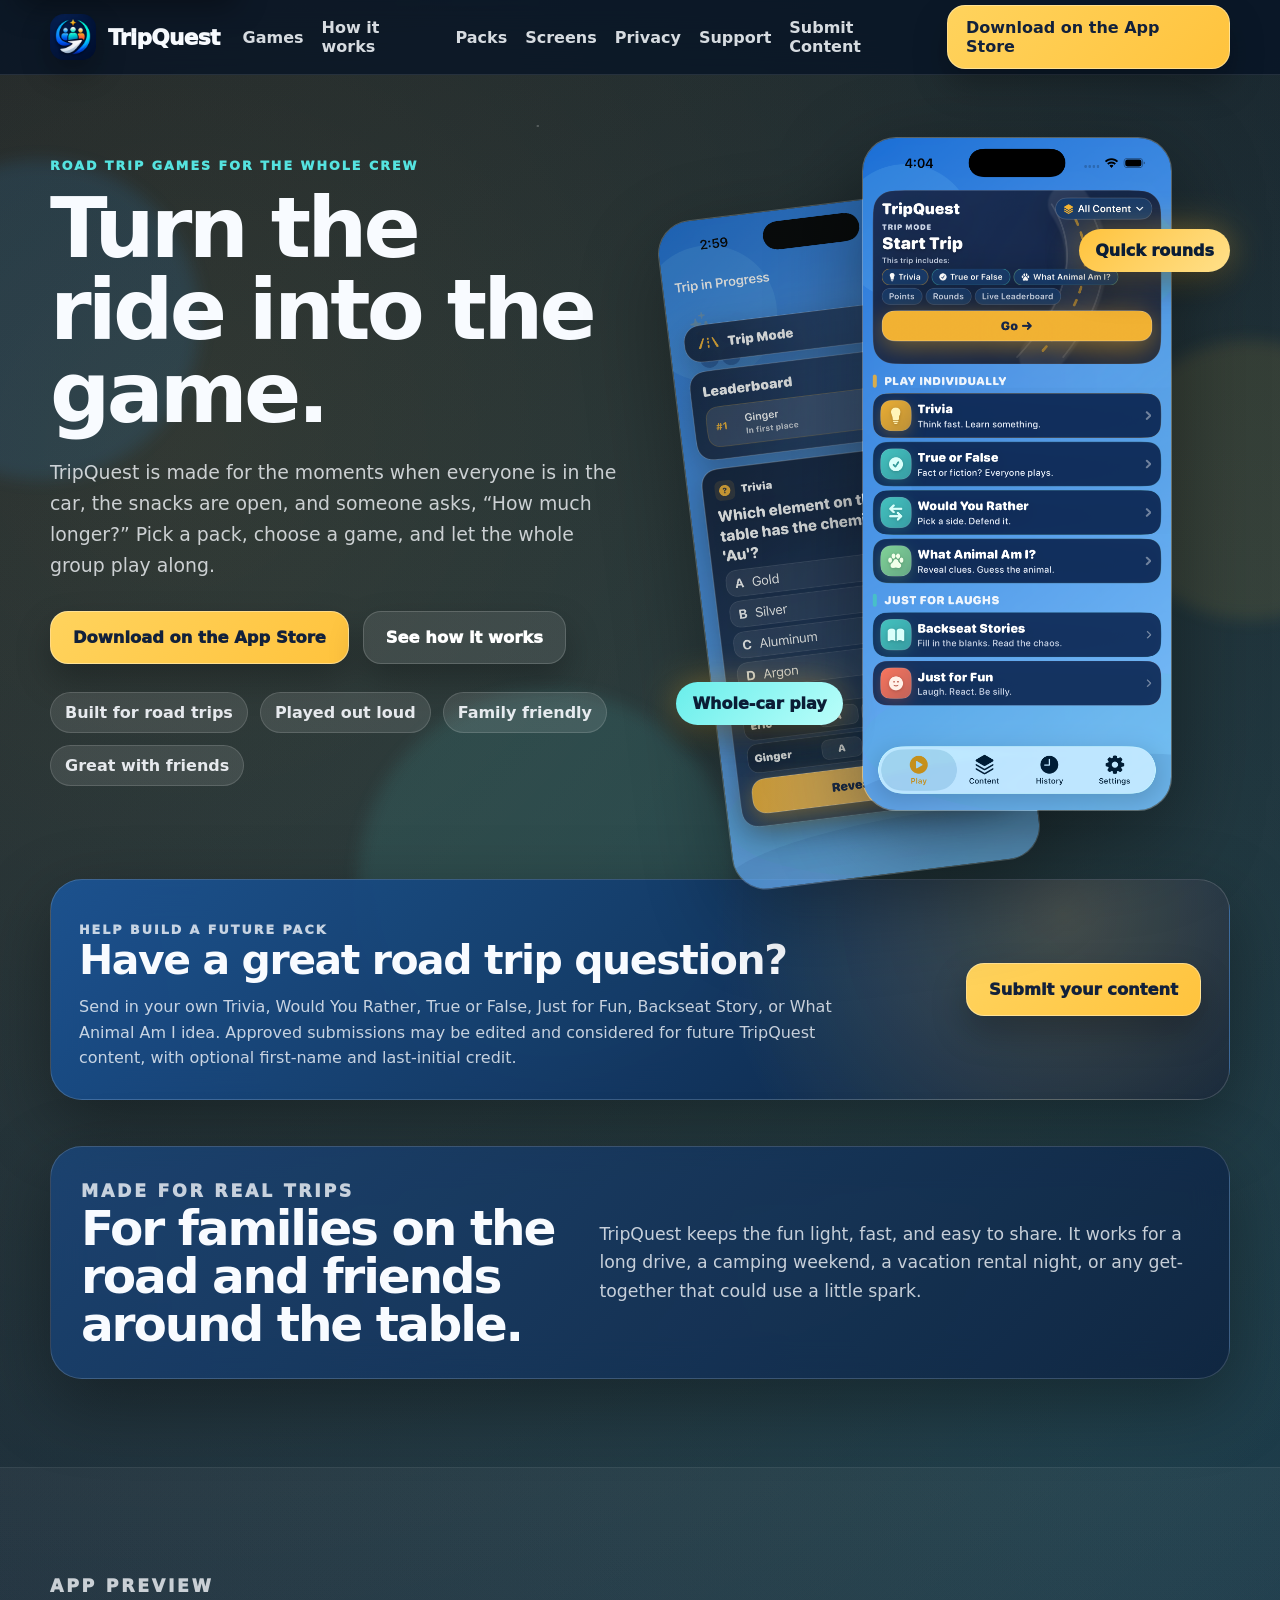
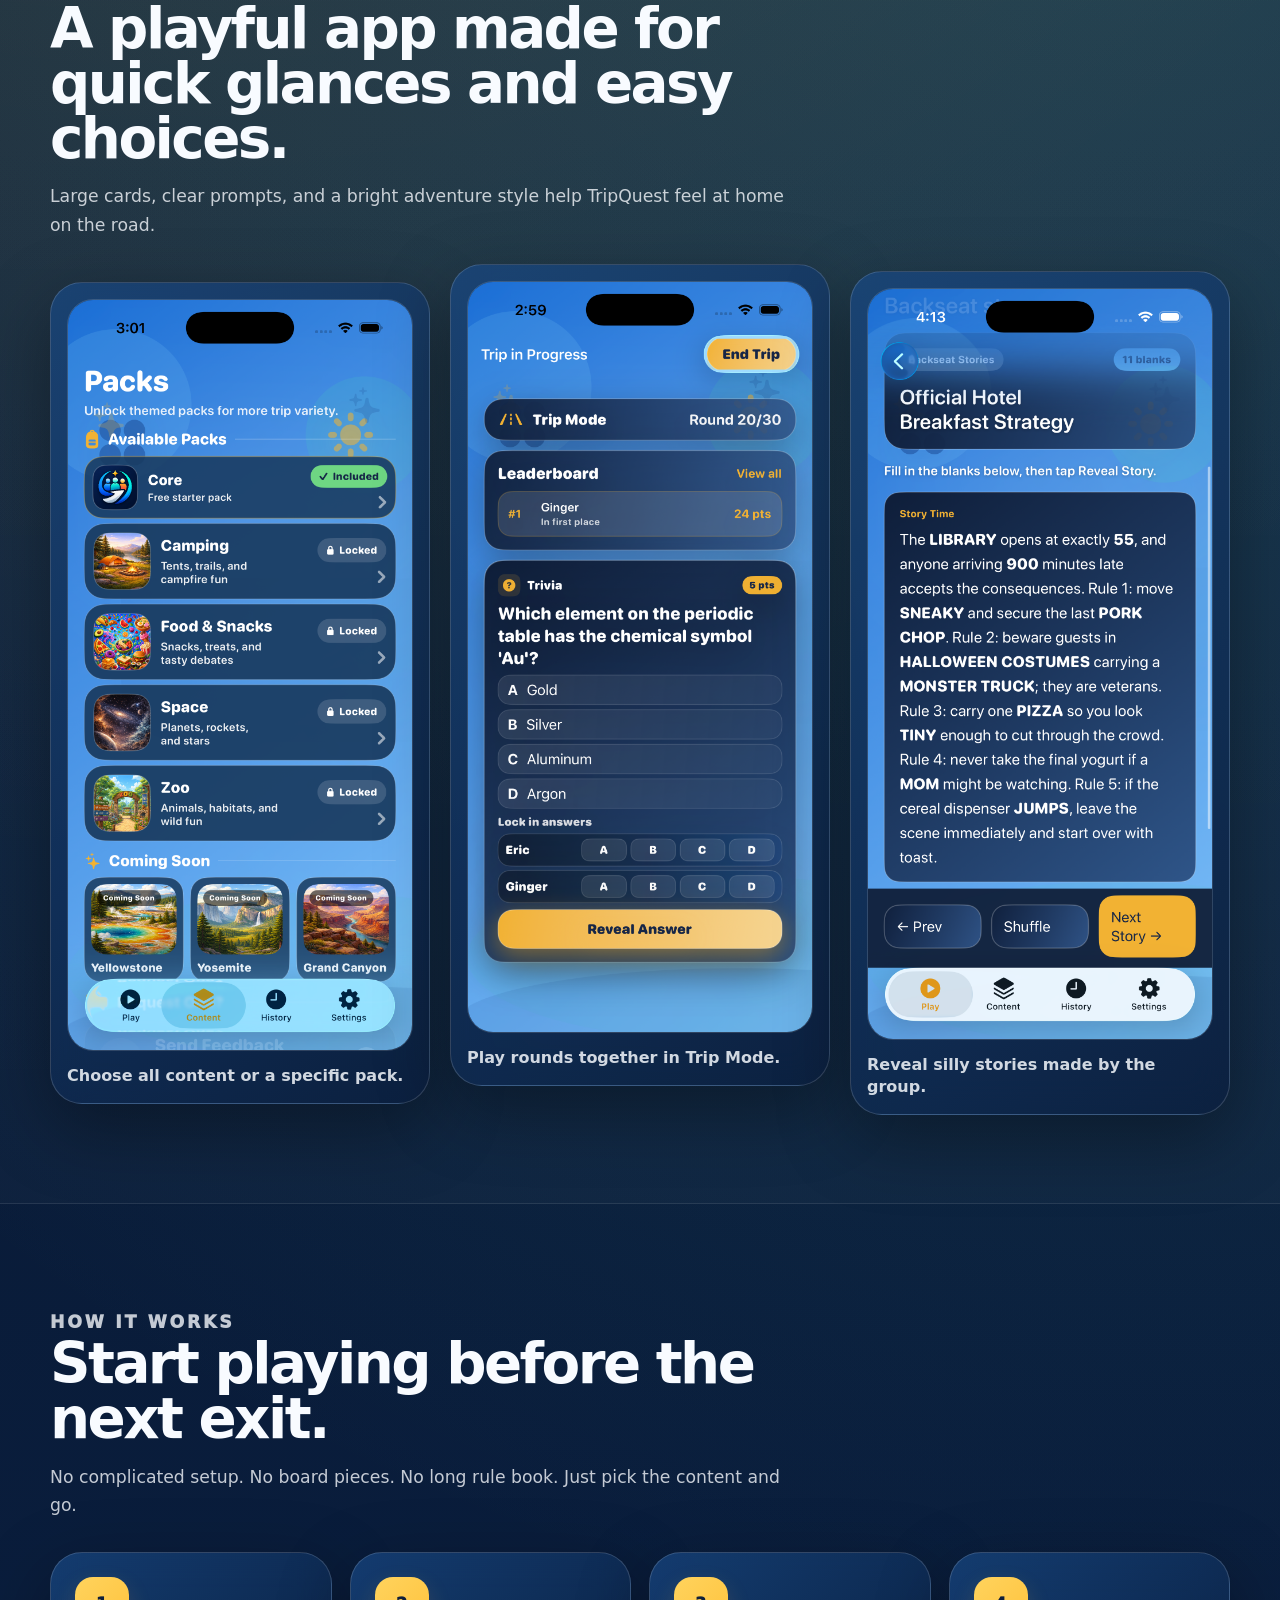
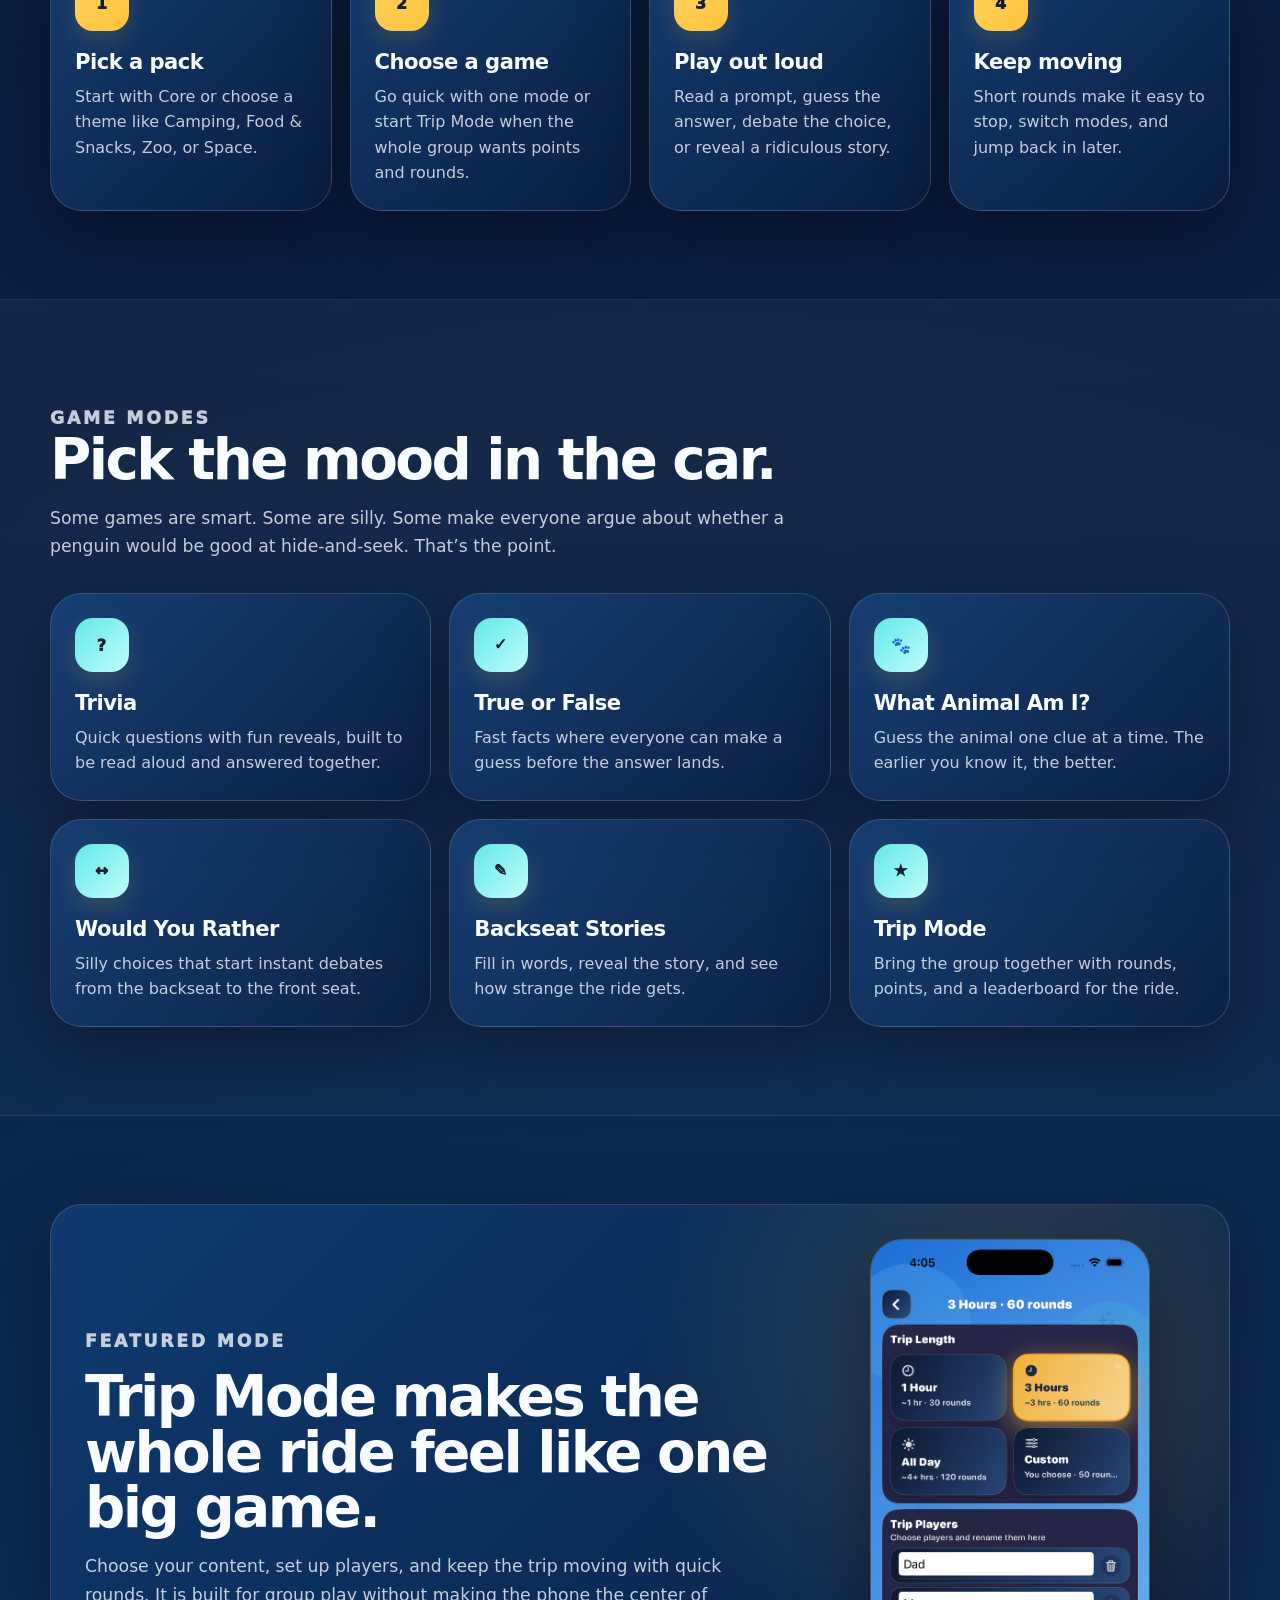
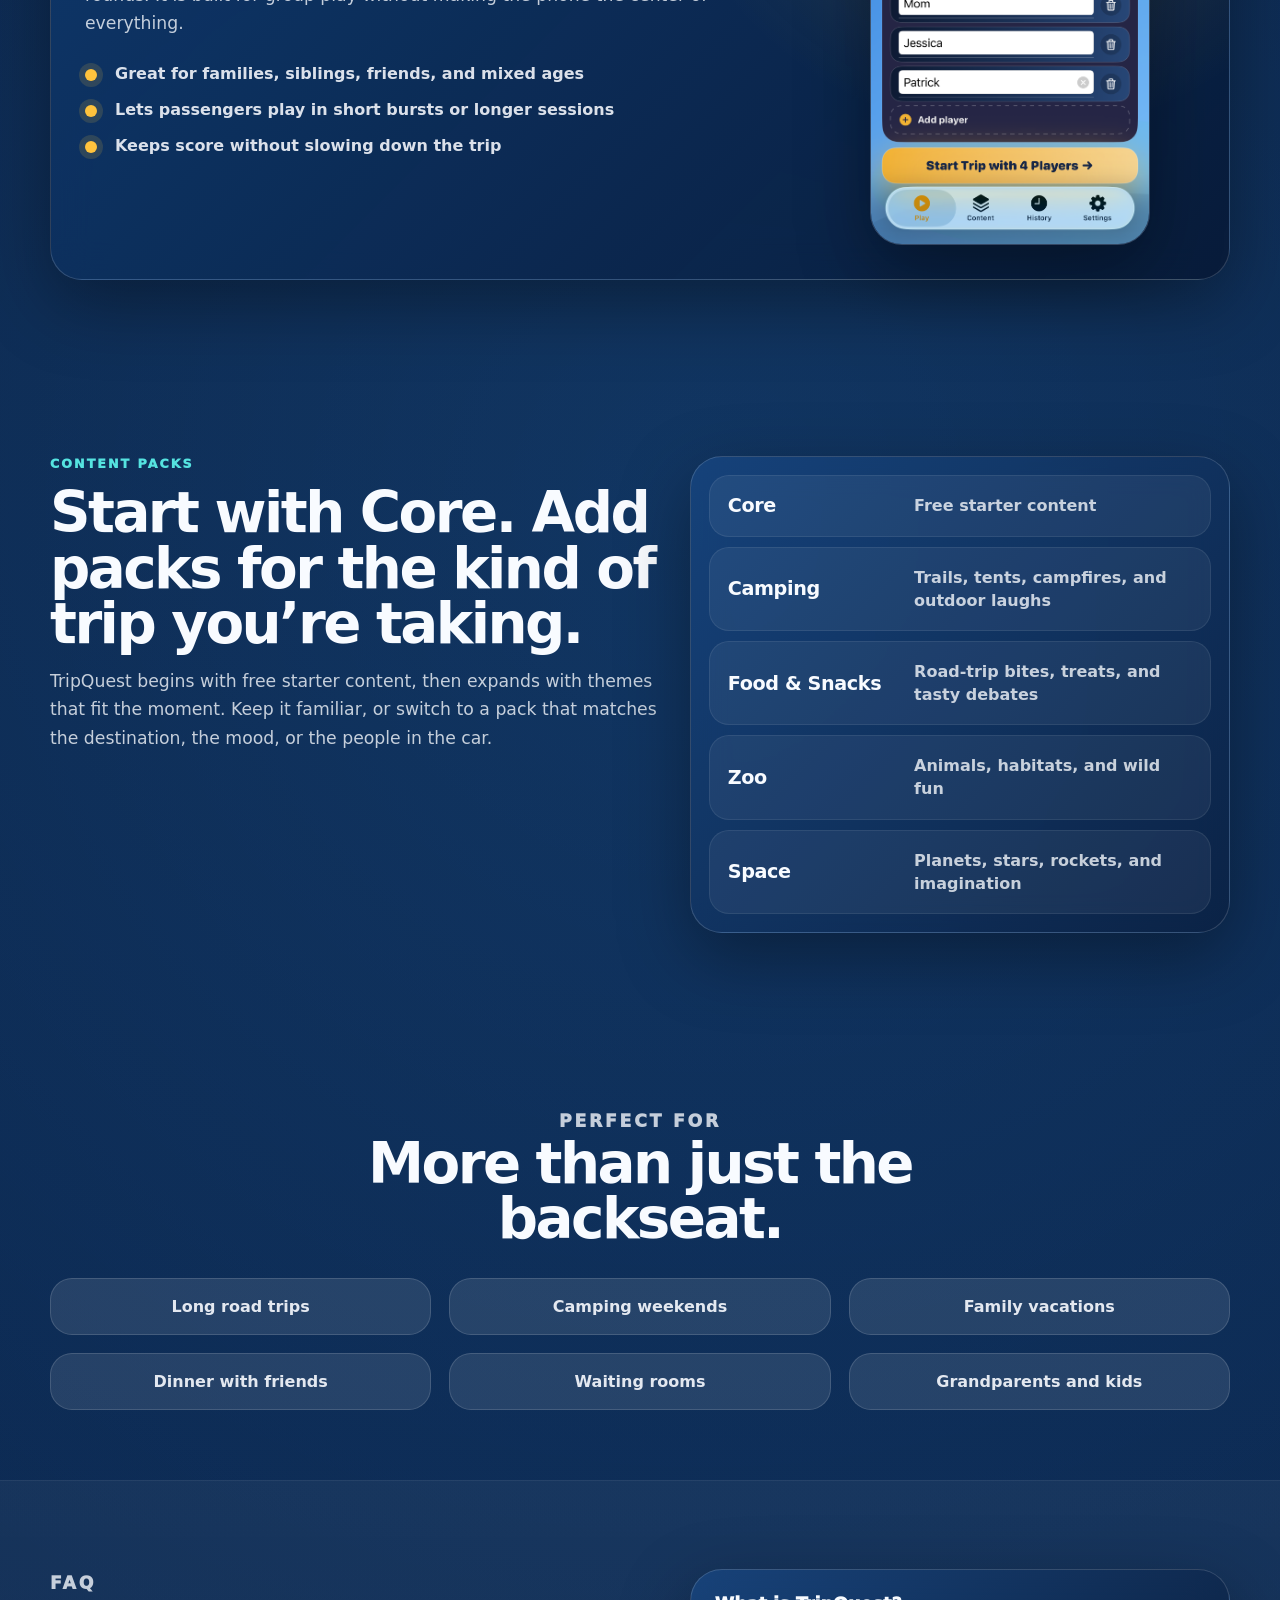
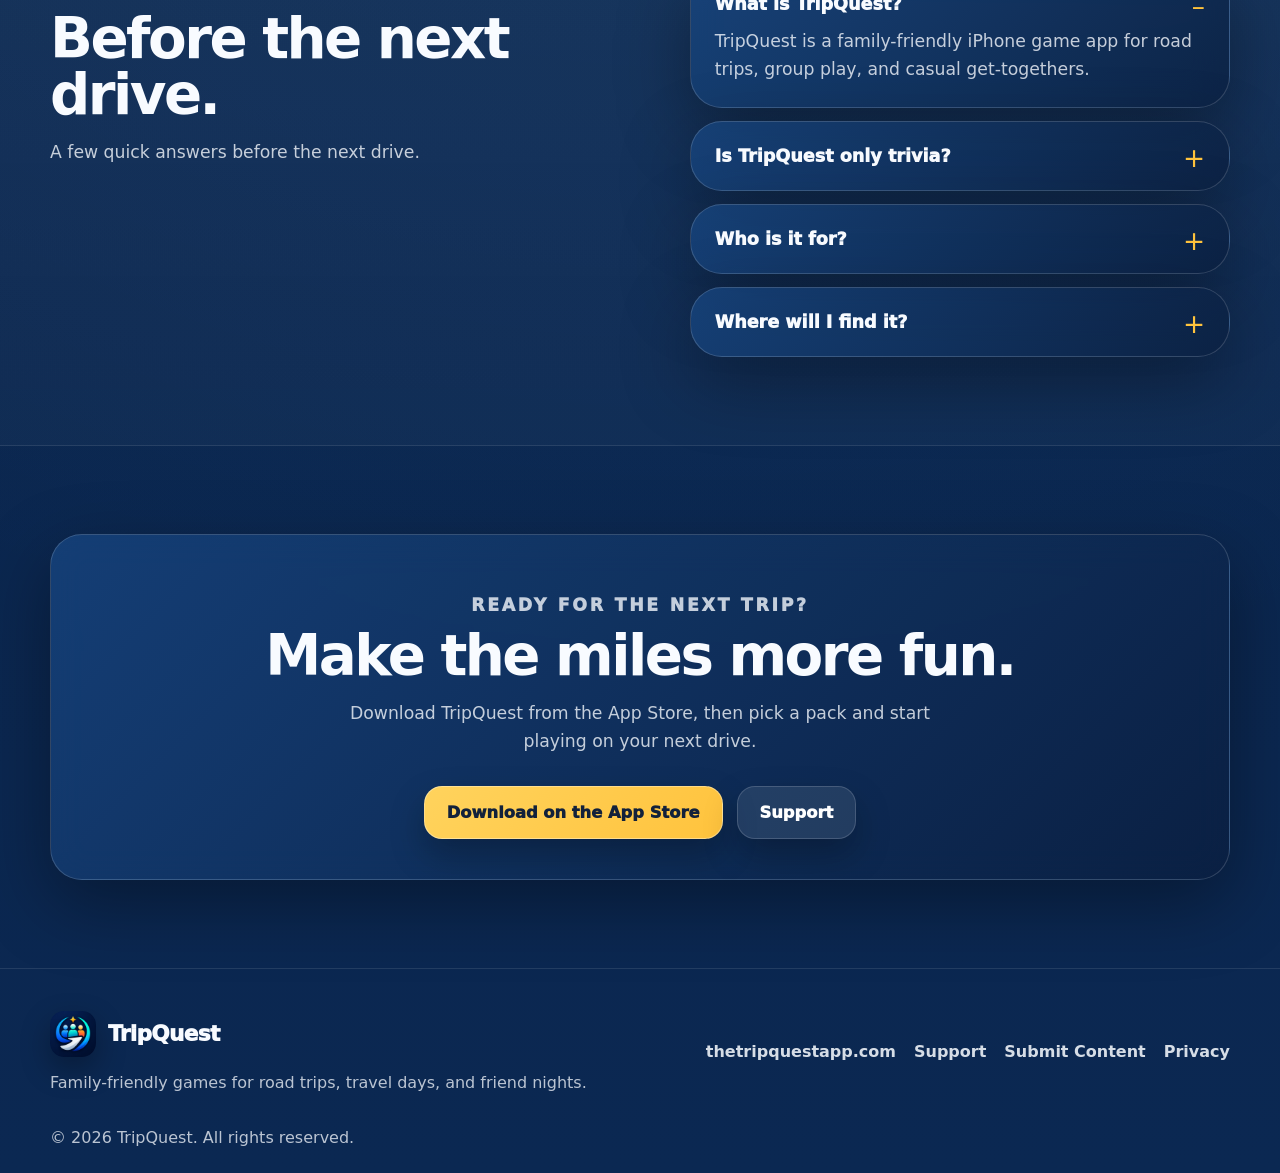
==== commit 384c8c1c: "Update TripQuest website" ====
--- a/index.html
+++ b/index.html
@@ -45,7 +45,6 @@
         <a href="privacy.html">Privacy</a>
         <a href="support.html">Support</a>
         <a href="submit-content.html">Submit Content</a>
-        <a href="release-notes.html">Release Notes</a>
         <a class="btn nav-cta" href="https://apps.apple.com/us/app/tripquest-travel-games/id6760669535" target="_blank" rel="noopener" aria-label="Download TripQuest on the App Store, opens in a new tab">Download on the App Store</a>
       </nav>
     </div>
@@ -315,7 +314,6 @@
         <a href="support.html">Support</a>
         <a href="submit-content.html">Submit Content</a>
         <a href="privacy.html">Privacy</a>
-        <a href="release-notes.html">Release Notes</a>
       </nav>
     </div>
     <div class="wrap footer-bottom">
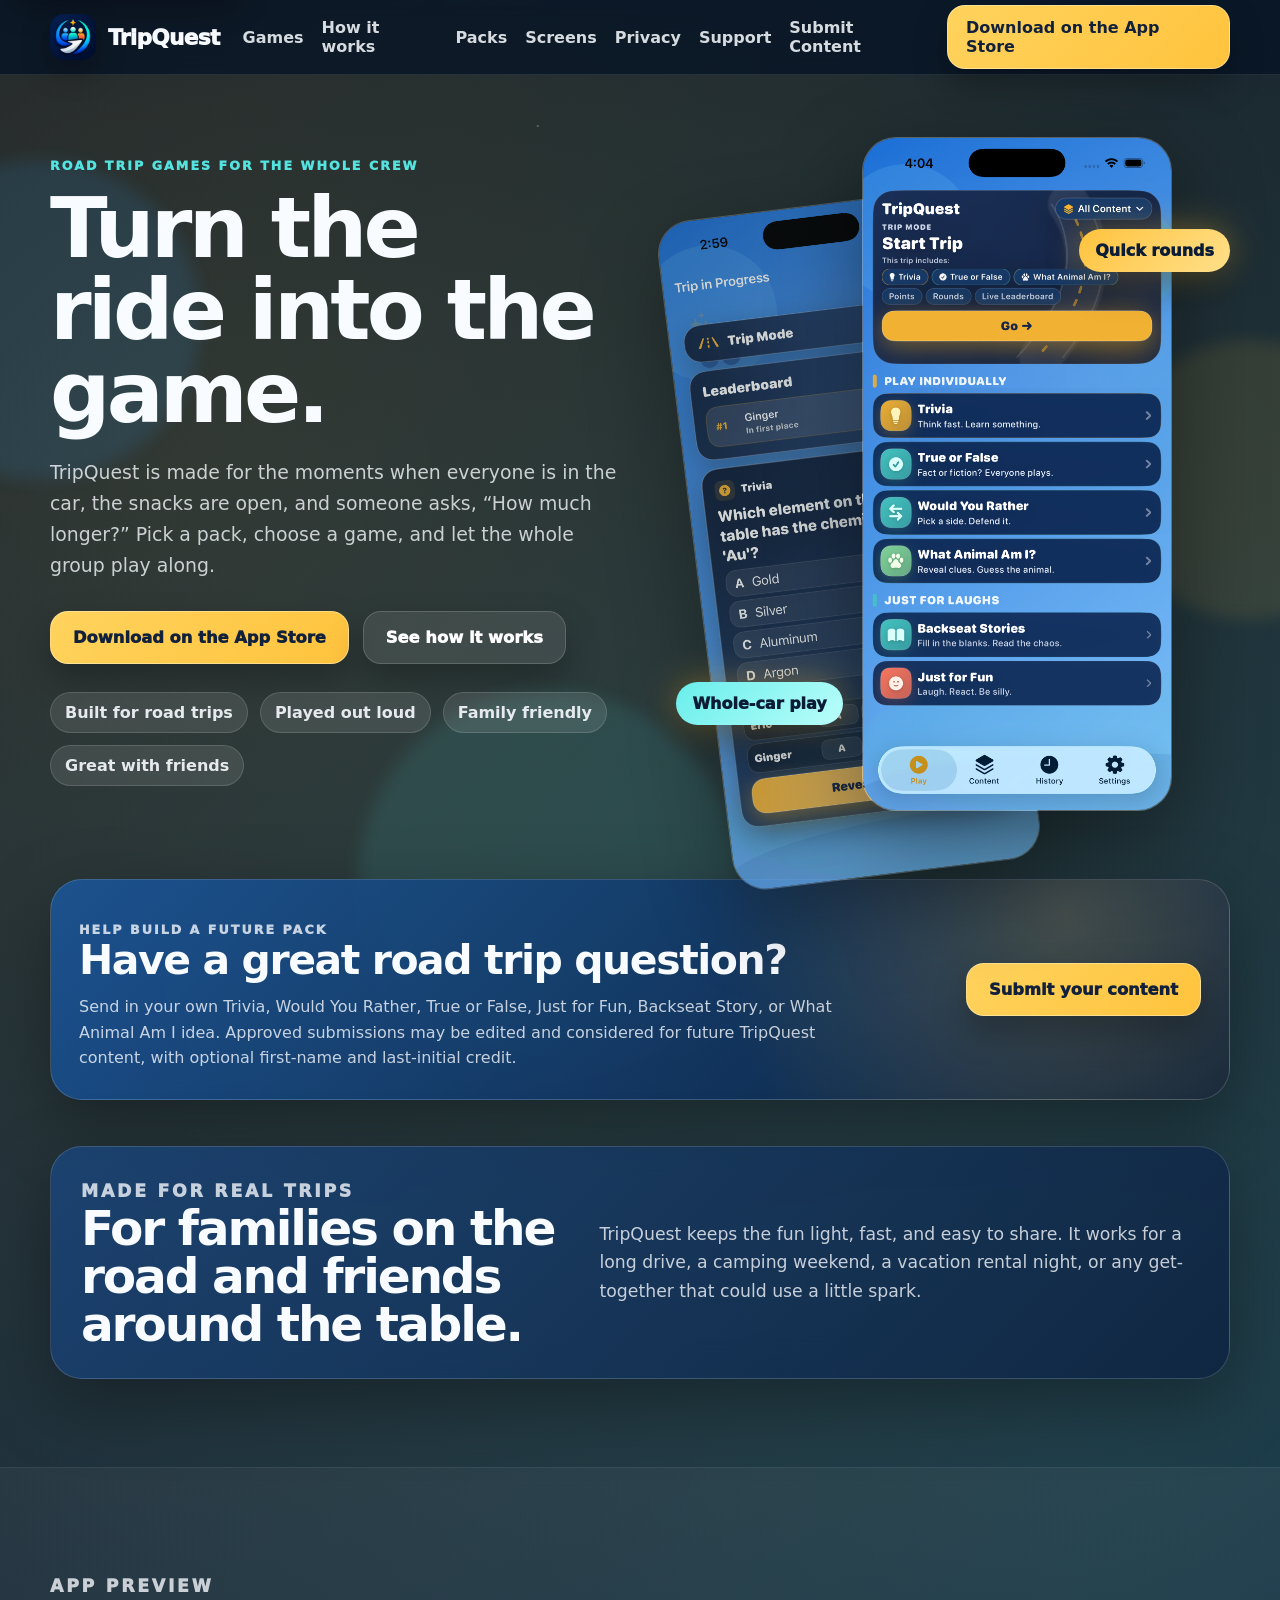
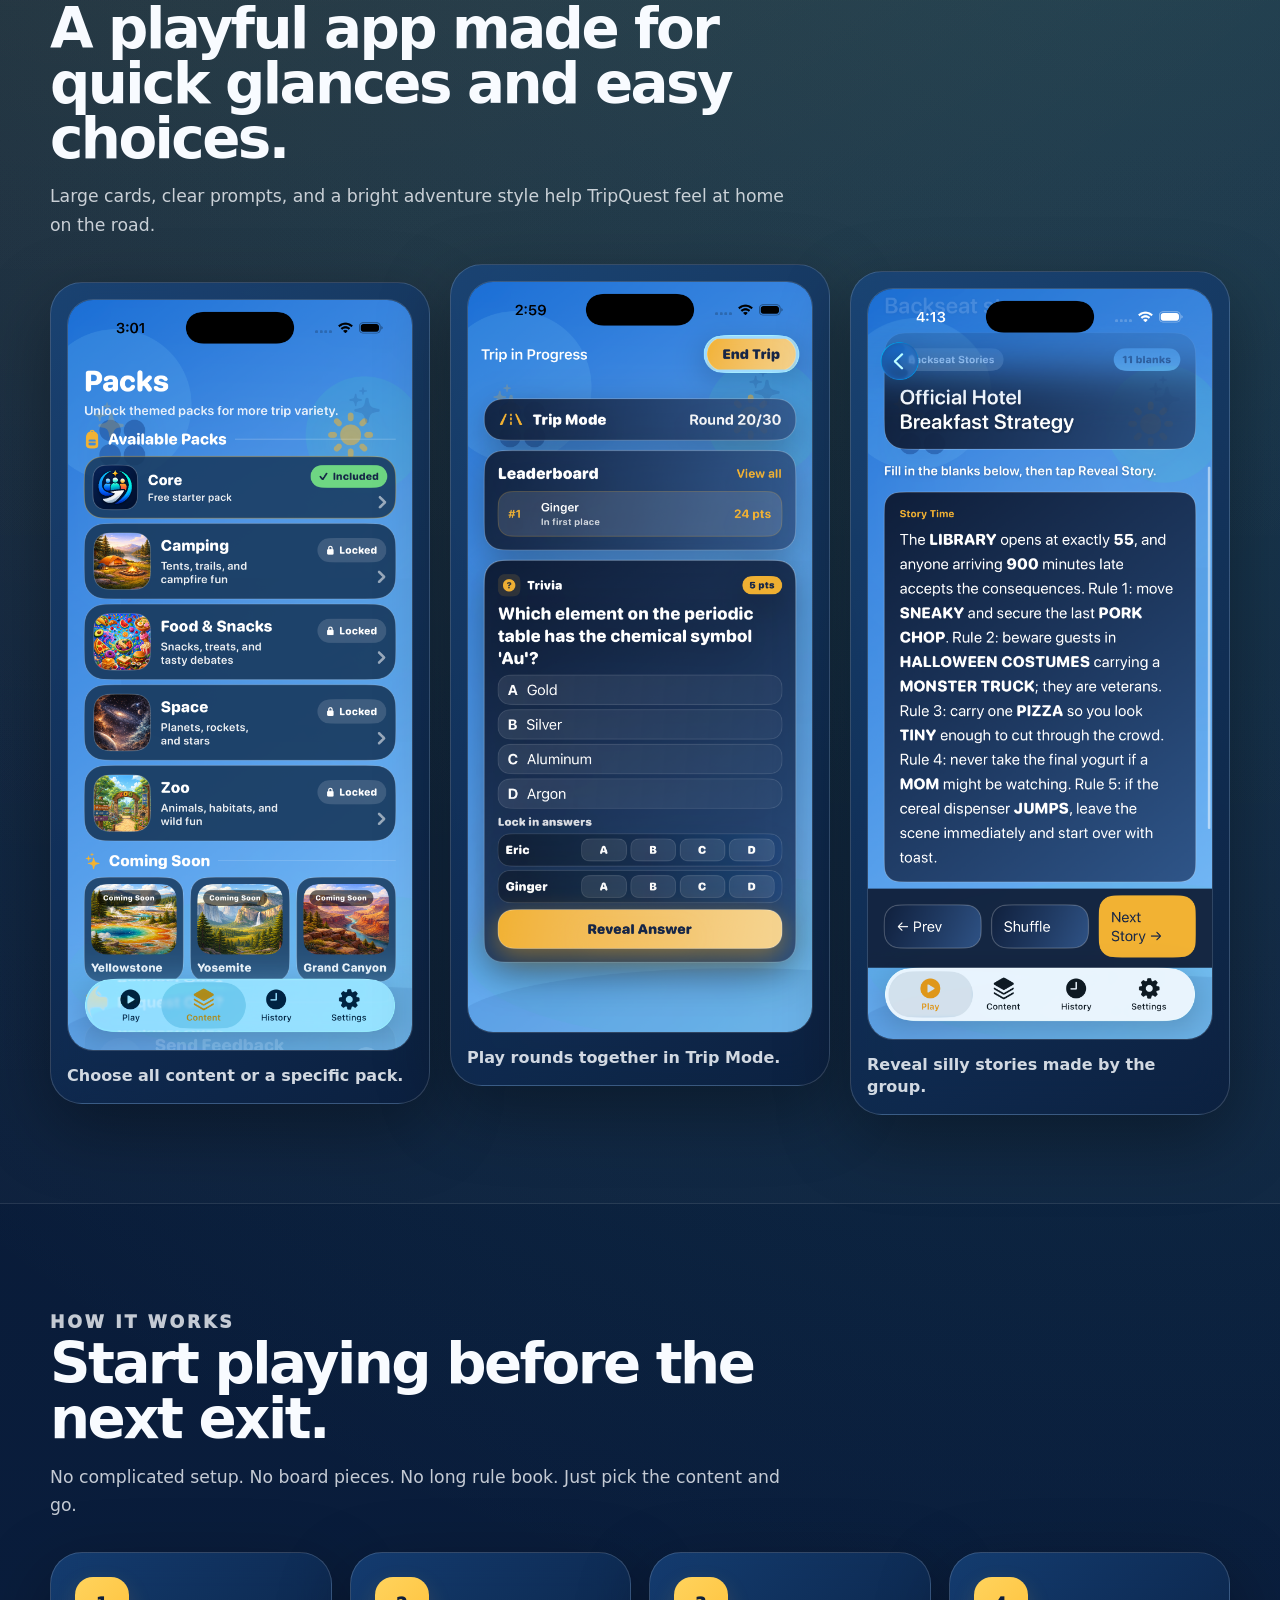
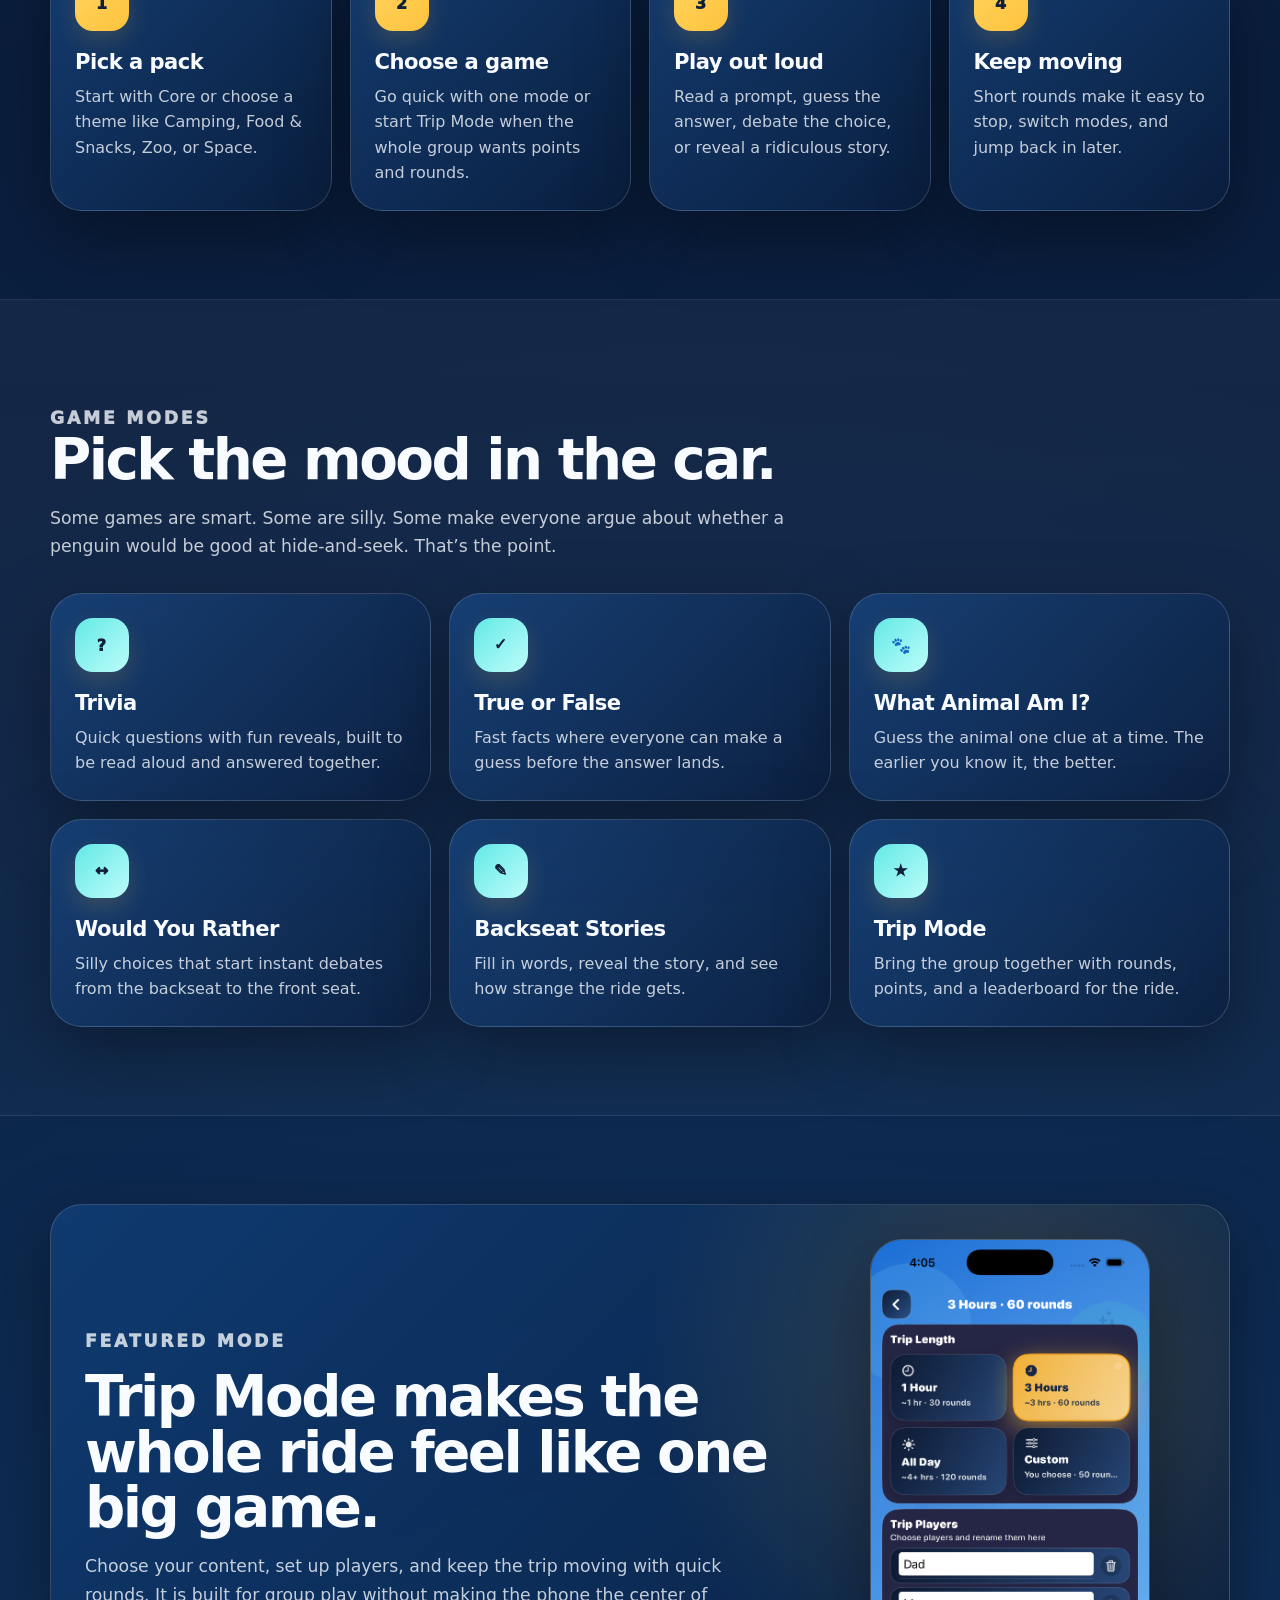
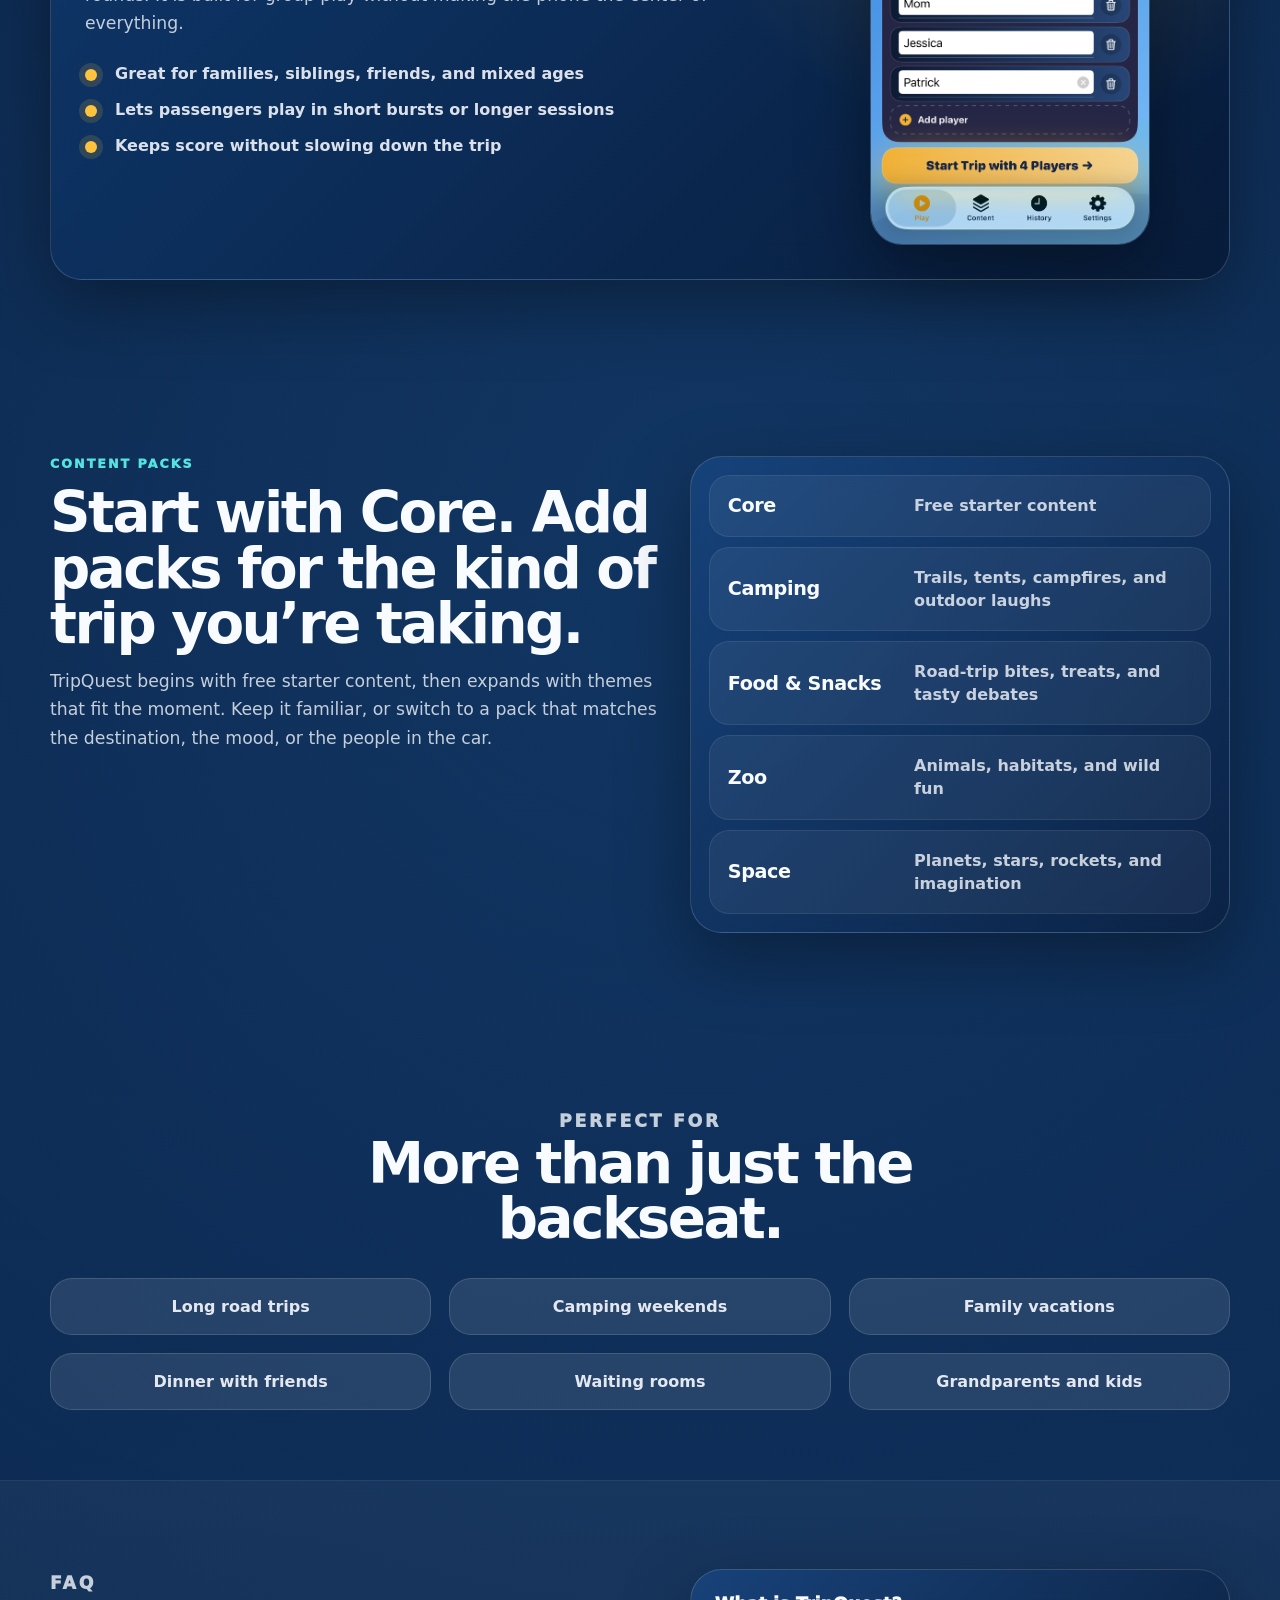
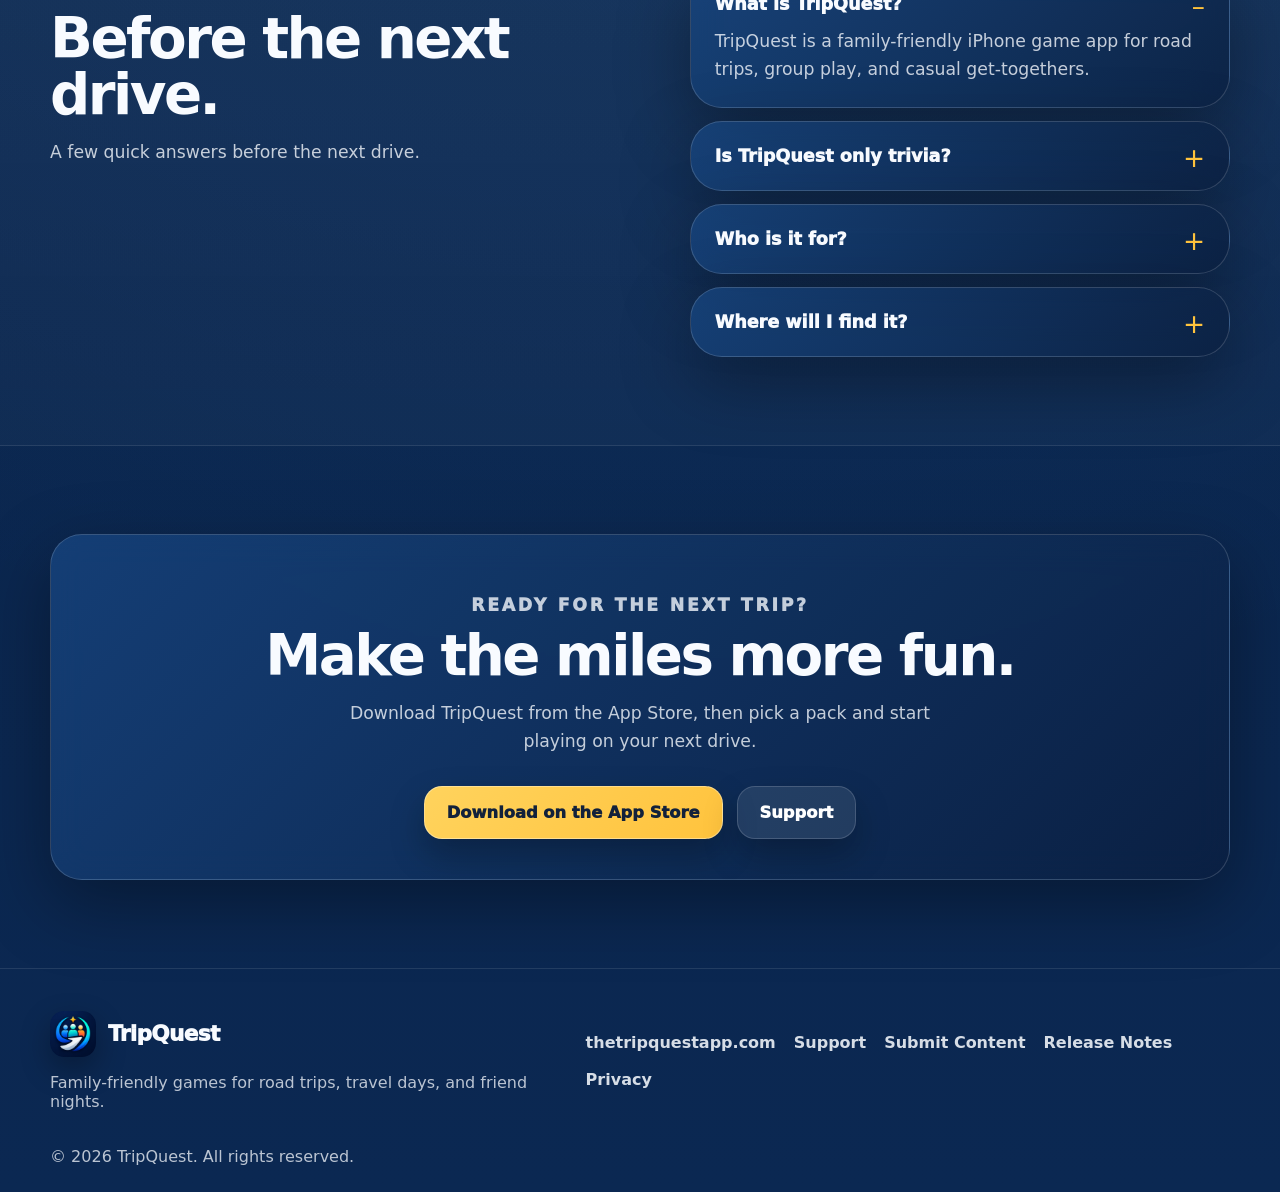
==== commit ec06a1ed: "Update TripQuest website" ====
--- a/index.html
+++ b/index.html
@@ -9,10 +9,10 @@
   <meta property="og:title" content="TripQuest | Road Trip Games for Families and Friends" />
   <meta property="og:description" content="Turn the ride into the game with quick, read-aloud games for road trips, family travel, and nights with friends." />
   <meta property="og:type" content="website" />
-  <meta property="og:url" content="https://thetripquestapp.com/" />
-  <meta property="og:image" content="assets/og-tripquest.png" />
+  <meta property="og:url" content="https://www.thetripquestapp.com/" />
+  <meta property="og:image" content="https://www.thetripquestapp.com/assets/og-tripquest.png" />
   <meta name="twitter:card" content="summary_large_image" />
-  <link rel="canonical" href="https://thetripquestapp.com/" />
+  <link rel="canonical" href="https://www.thetripquestapp.com/" />
   <link rel="icon" href="favicon.ico" sizes="any" />
   <link rel="icon" type="image/png" sizes="32x32" href="assets/favicon-32x32.png" />
   <link rel="icon" type="image/png" sizes="16x16" href="assets/favicon-16x16.png" />
@@ -310,9 +310,10 @@
         <p class="footer-copy">Family-friendly games for road trips, travel days, and friend nights.</p>
       </div>
       <nav class="footer-nav" aria-label="Footer">
-        <a href="https://thetripquestapp.com/">thetripquestapp.com</a>
+        <a href="https://www.thetripquestapp.com/">thetripquestapp.com</a>
         <a href="support.html">Support</a>
         <a href="submit-content.html">Submit Content</a>
+        <a href="release-notes.html">Release Notes</a>
         <a href="privacy.html">Privacy</a>
       </nav>
     </div>
--- a/style.css
+++ b/style.css
@@ -446,10 +446,13 @@
 .support-grid { display: grid; grid-template-columns: repeat(2, minmax(0, 1fr)); gap: 18px; }
 .content-card h2, .content-card h3 { margin: 0 0 12px; letter-spacing: -0.02em; }
 .content-card p { margin: 0; }
-.content-card p + p, .content-card p + h3, .content-card ul + h3 { margin-top: 14px; }
+.content-card p + p, .content-card p + h3, .content-card ul + h3, .content-card ul + p { margin-top: 14px; }
 .content-card ul { margin: 0; padding-left: 20px; }
 .content-card li + li { margin-top: 8px; }
 .release-entry + .release-entry, .content-card + .content-card { margin-top: 18px; }
+/* Stacked-card spacing must not offset side-by-side cards in grid layouts. */
+.support-grid > .content-card + .content-card,
+.feedback-layout > .content-card + .content-card { margin-top: 0; }
 .note-list, .release-list { color: var(--soft); line-height: 1.7; }
 
 @media (max-width: 1040px) {
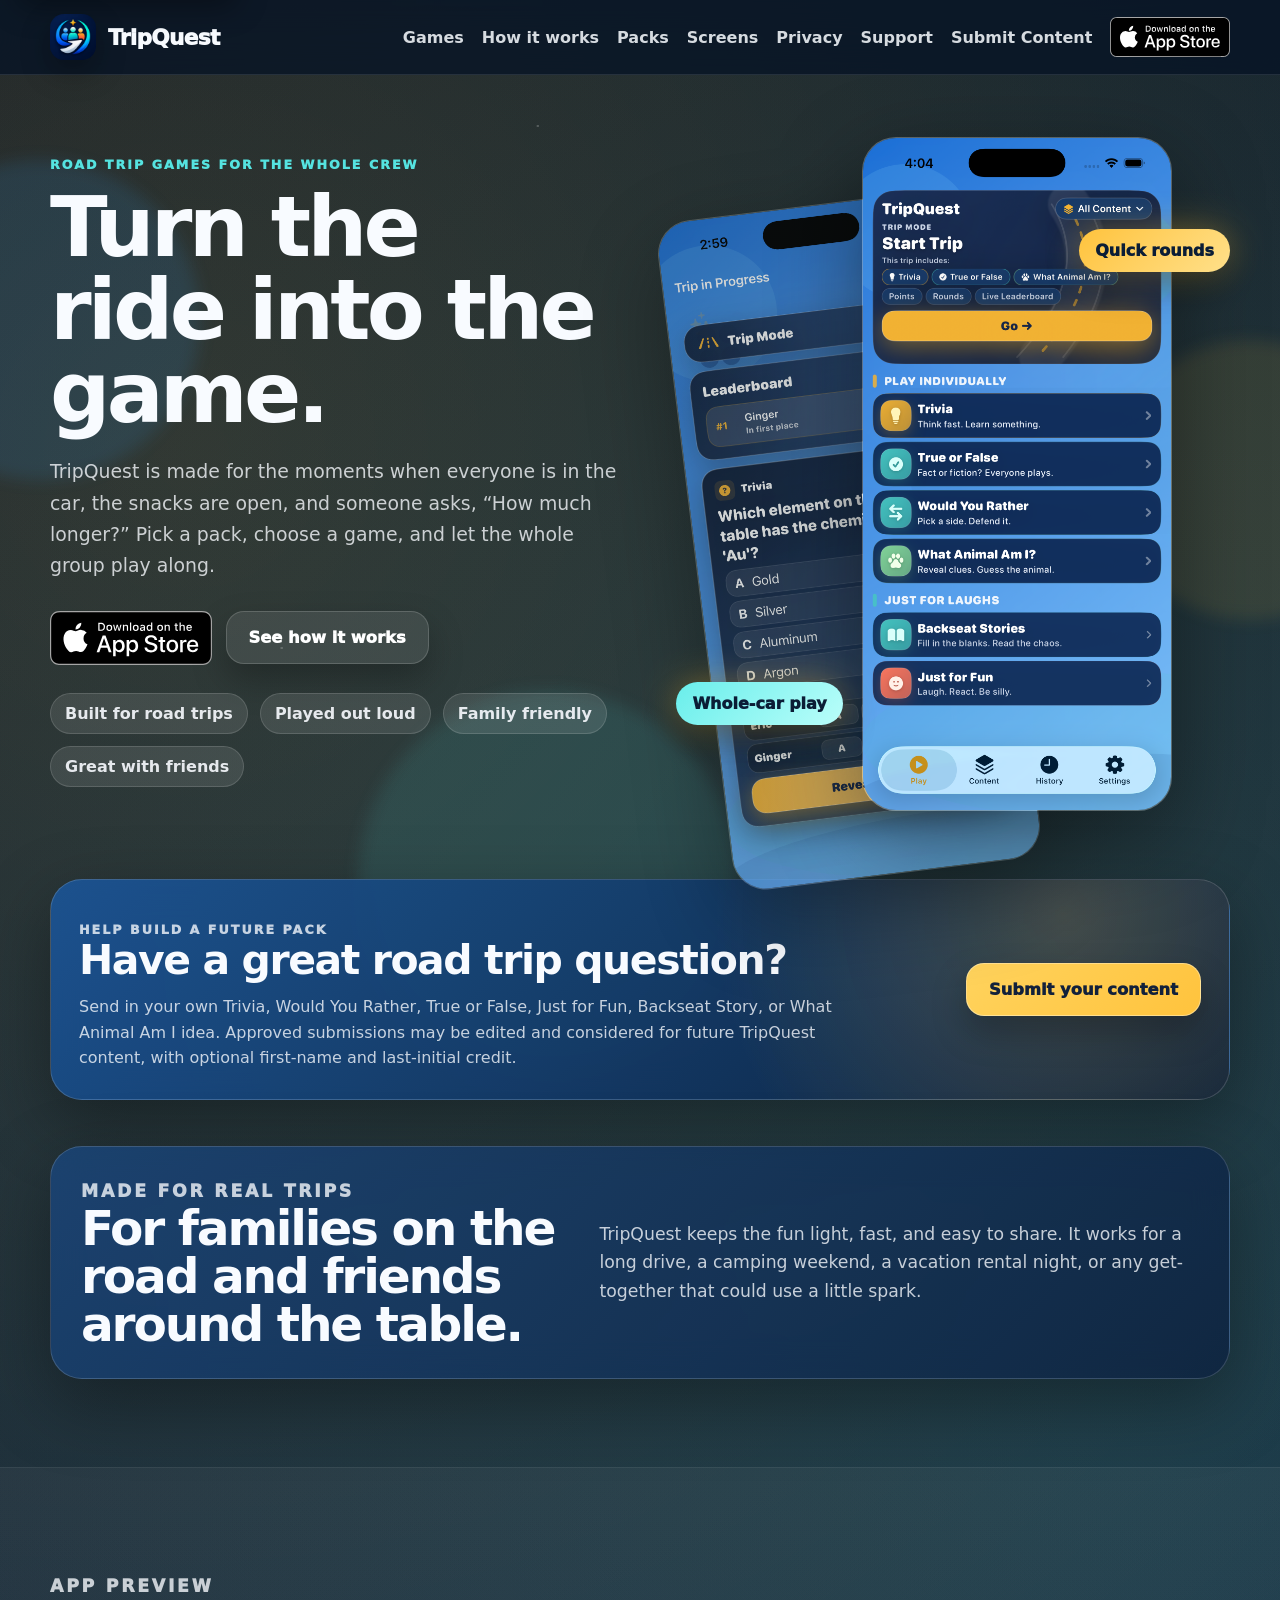
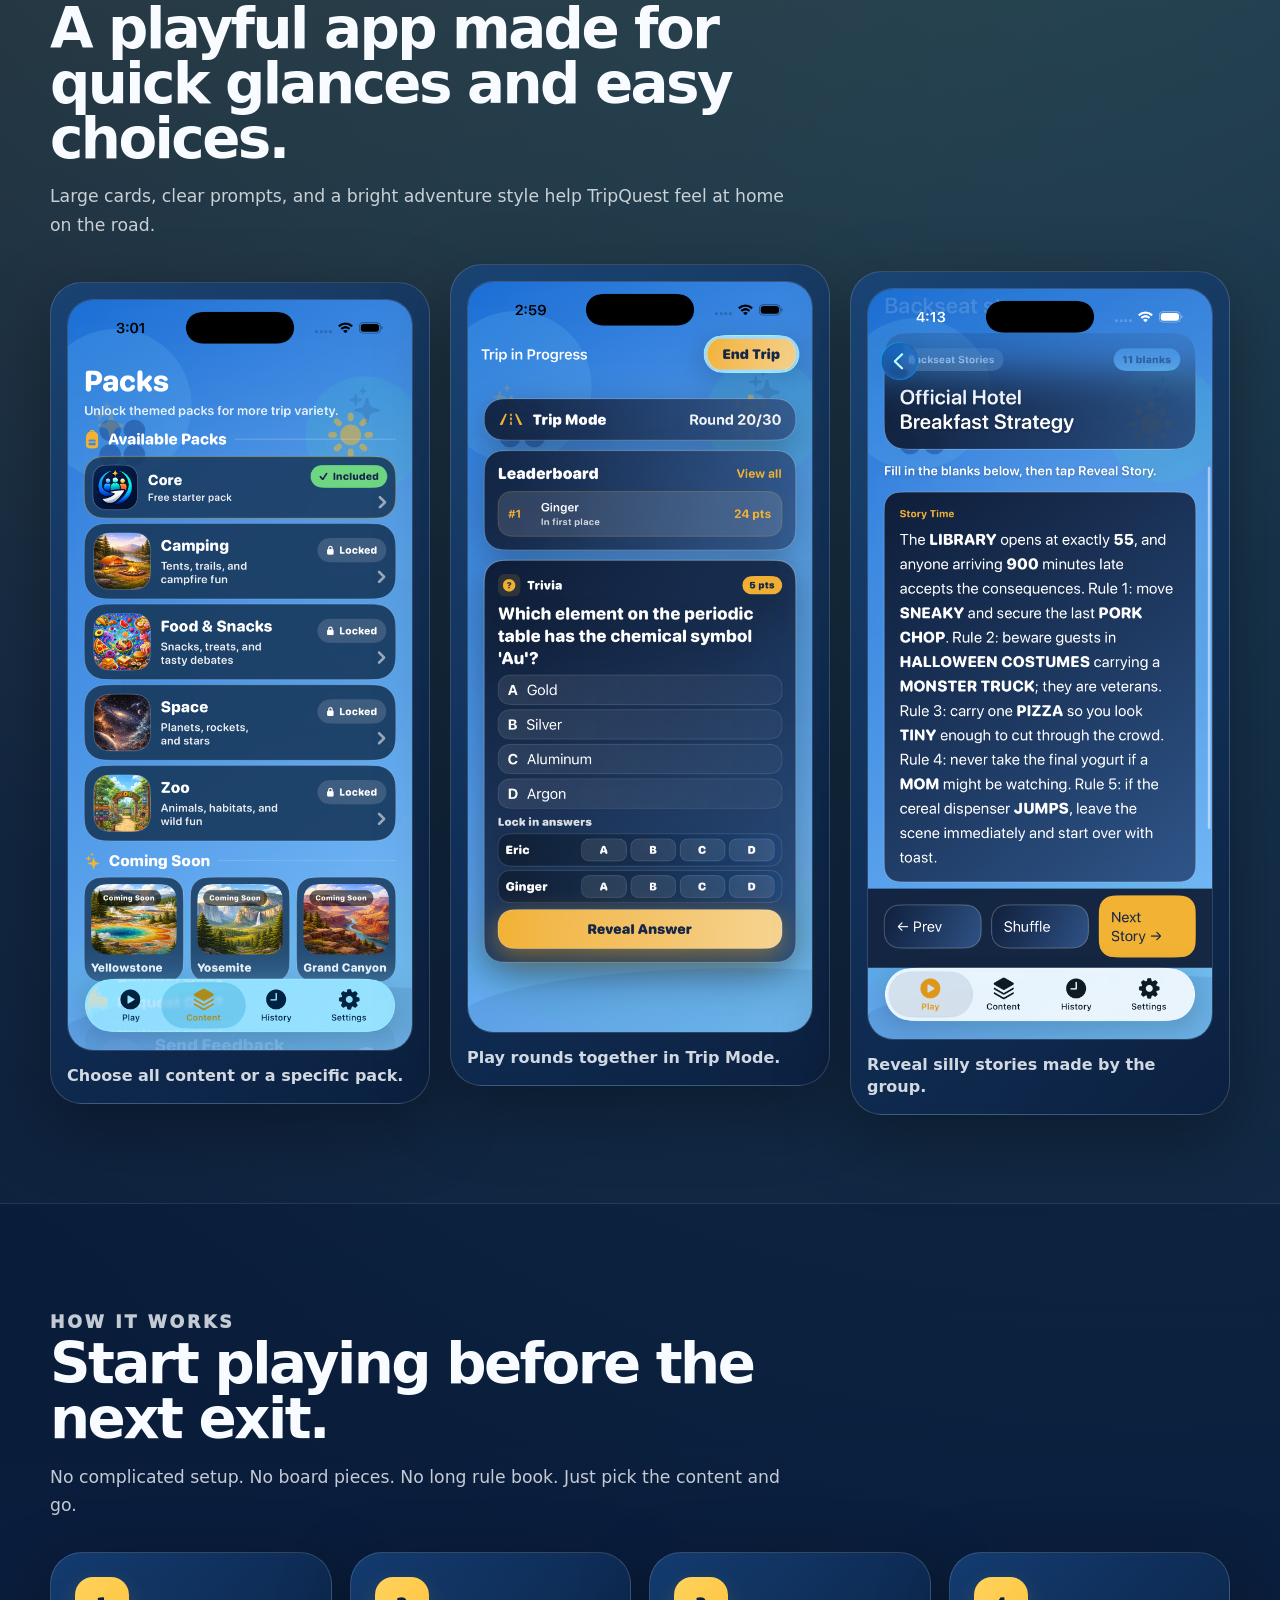
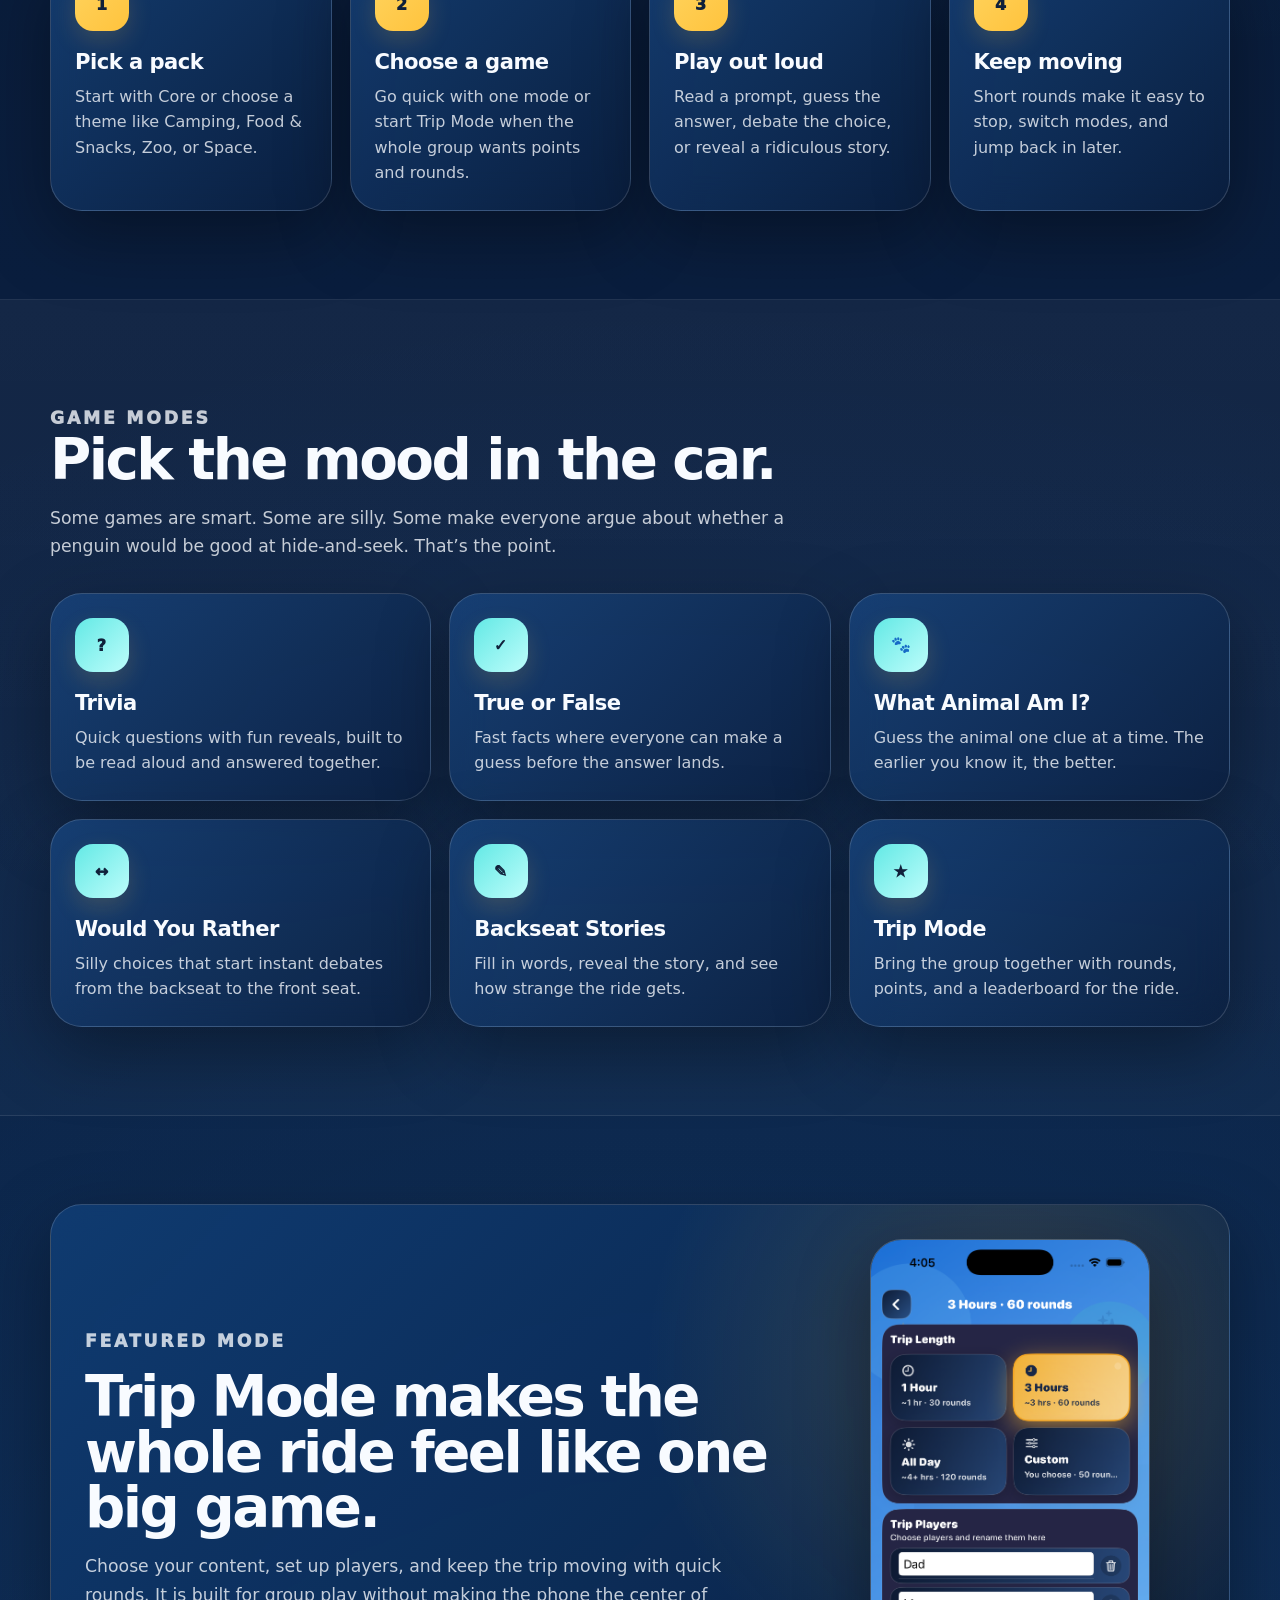
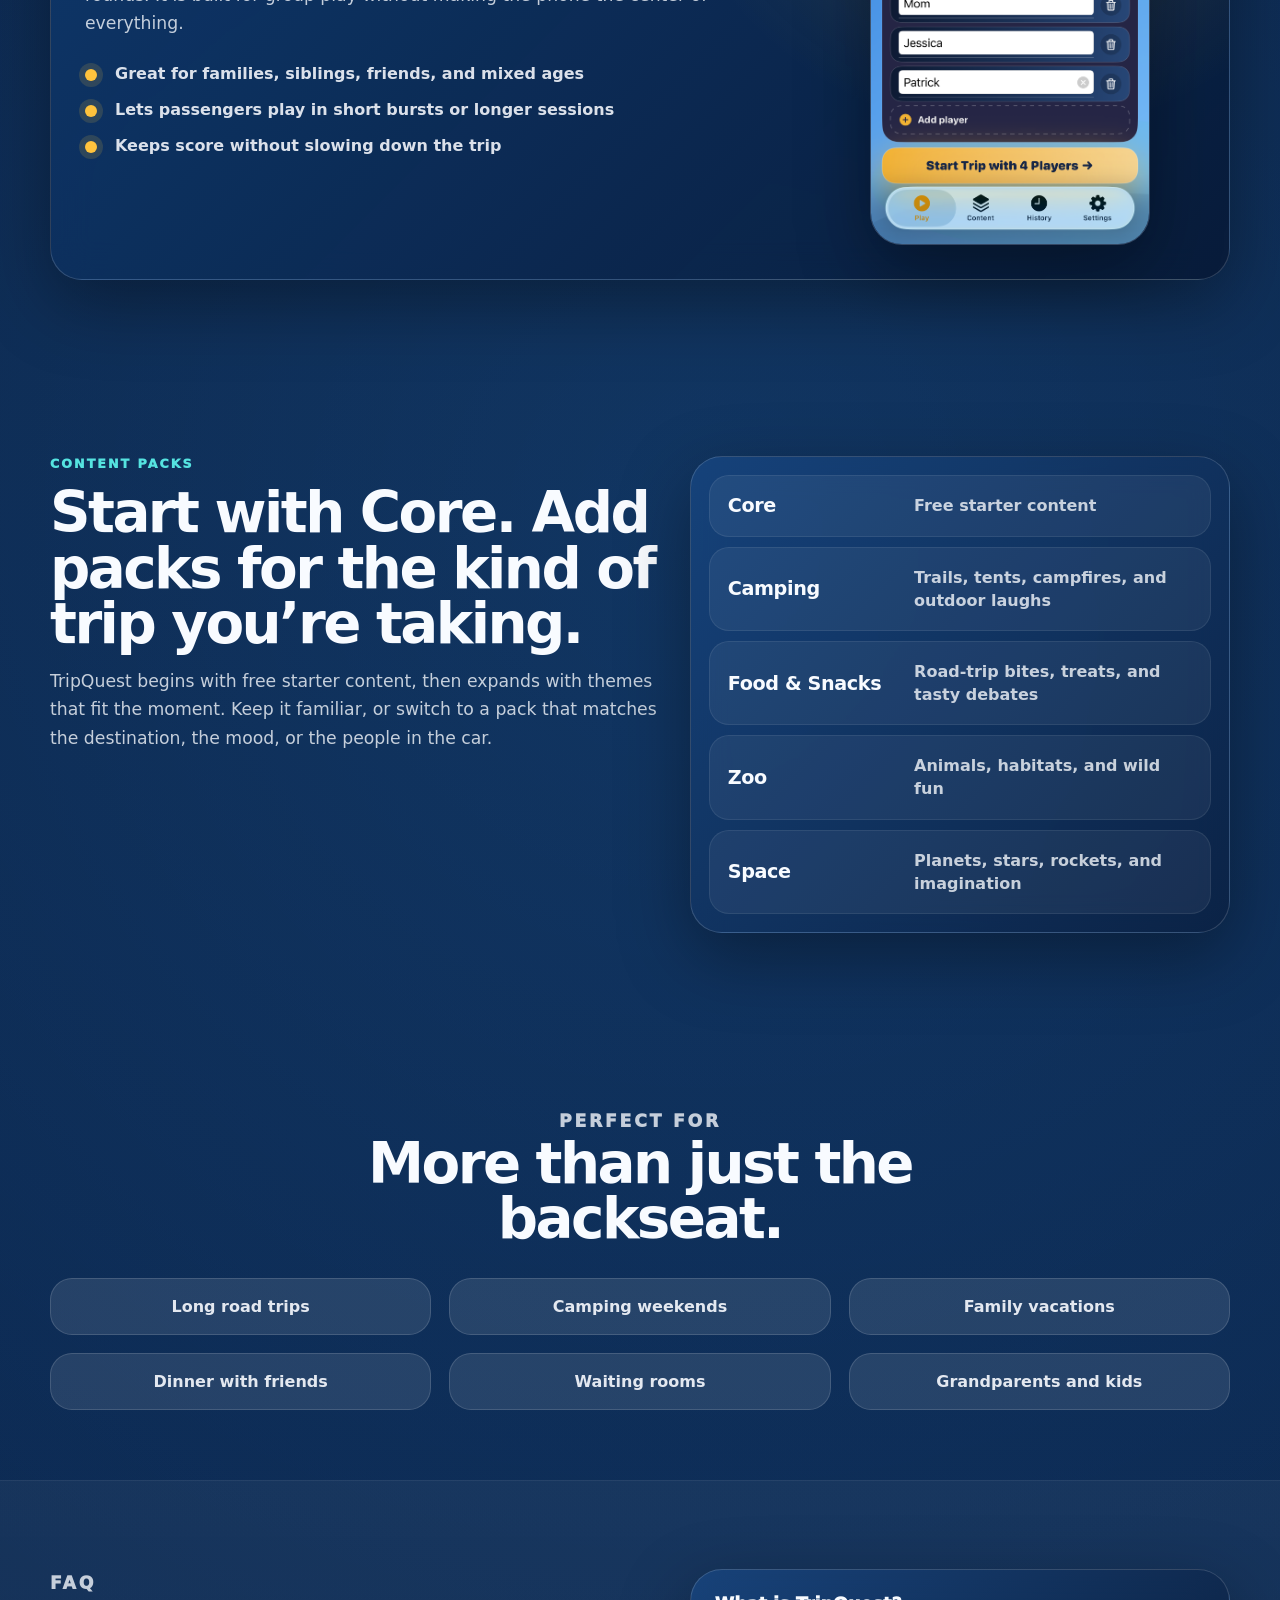
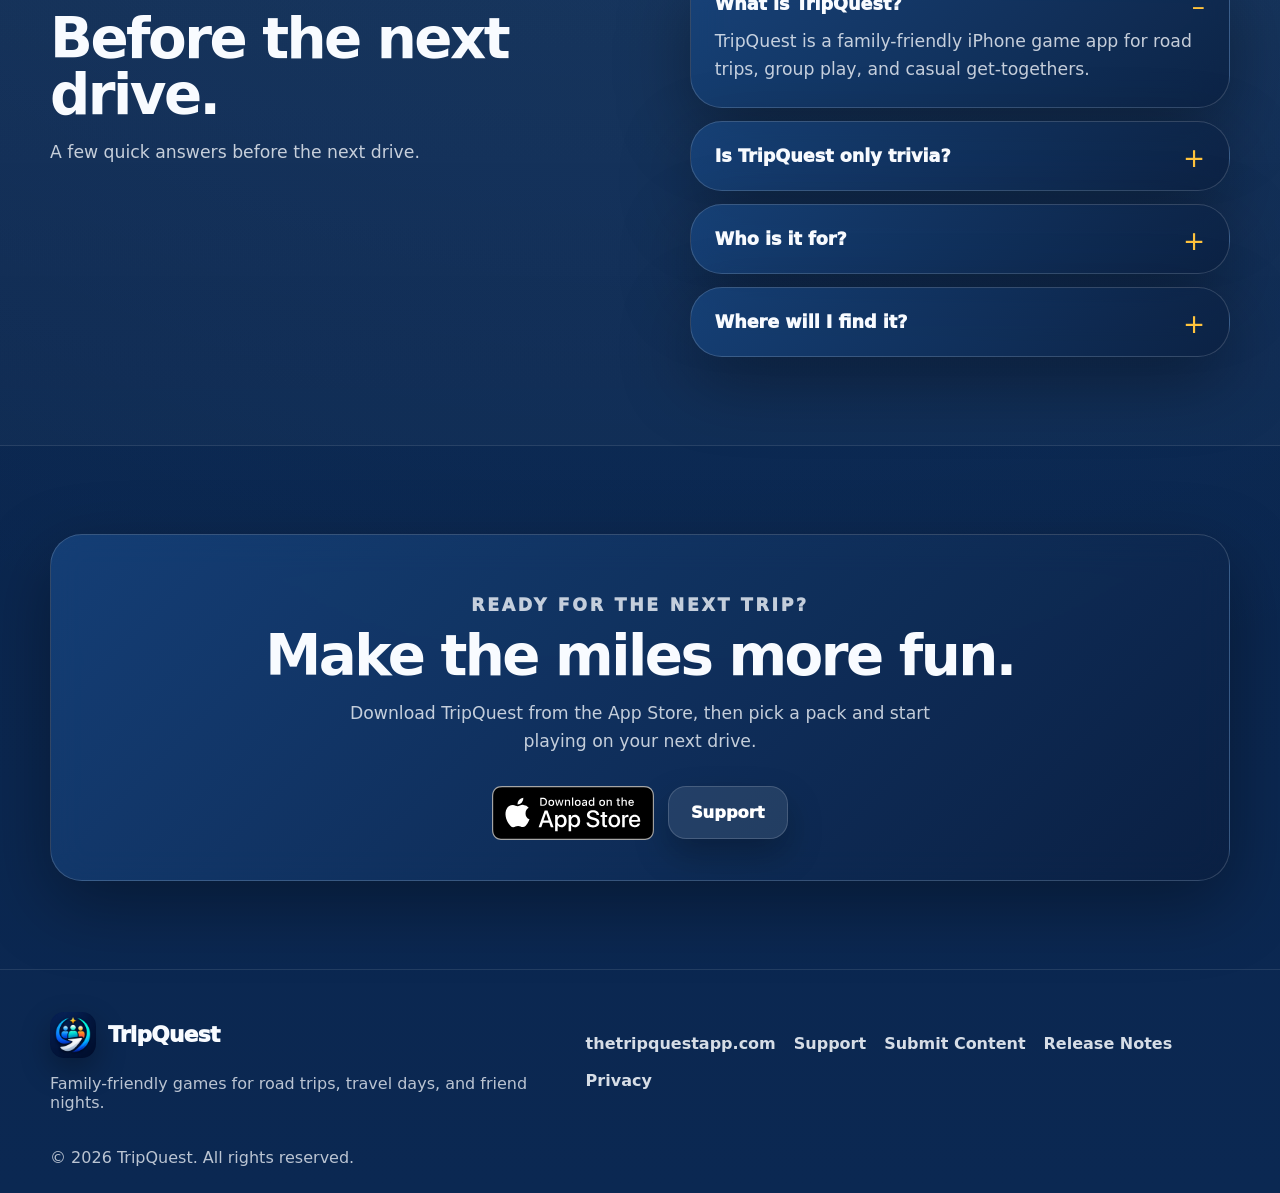
==== commit 8e0a6caf: "Update TripQuest website" ====
--- a/index.html
+++ b/index.html
@@ -45,7 +45,7 @@
         <a href="privacy.html">Privacy</a>
         <a href="support.html">Support</a>
         <a href="submit-content.html">Submit Content</a>
-        <a class="btn nav-cta" href="https://apps.apple.com/us/app/tripquest-travel-games/id6760669535" target="_blank" rel="noopener" aria-label="Download TripQuest on the App Store, opens in a new tab">Download on the App Store</a>
+        <a class="app-badge-link nav-cta" href="https://apps.apple.com/us/app/tripquest-travel-games/id6760669535" target="_blank" rel="noopener" aria-label="Download TripQuest on the App Store, opens in a new tab"><img src="assets/app-store-badge-black.svg" alt="Download on the App Store" width="120" height="40" /></a>
       </nav>
     </div>
   </header>
@@ -59,7 +59,7 @@
           <p class="lead">TripQuest is made for the moments when everyone is in the car, the snacks are open, and someone asks, “How much longer?” Pick a pack, choose a game, and let the whole group play along.</p>
 
           <div class="hero-actions">
-            <a class="btn primary large" href="https://apps.apple.com/us/app/tripquest-travel-games/id6760669535" target="_blank" rel="noopener" aria-label="Download TripQuest on the App Store, opens in a new tab">Download on the App Store</a>
+            <a class="app-badge-link large" href="https://apps.apple.com/us/app/tripquest-travel-games/id6760669535" target="_blank" rel="noopener" aria-label="Download TripQuest on the App Store, opens in a new tab"><img src="assets/app-store-badge-black.svg" alt="Download on the App Store" width="162" height="54" /></a>
             <a class="btn ghost large" href="#how-it-works">See how it works</a>
           </div>
 
@@ -293,7 +293,7 @@
         <h2>Make the miles more fun.</h2>
         <p>Download TripQuest from the App Store, then pick a pack and start playing on your next drive.</p>
         <div class="hero-actions centered-actions">
-          <a class="btn primary large" href="https://apps.apple.com/us/app/tripquest-travel-games/id6760669535" target="_blank" rel="noopener" aria-label="Download TripQuest on the App Store, opens in a new tab">Download on the App Store</a>
+          <a class="app-badge-link large" href="https://apps.apple.com/us/app/tripquest-travel-games/id6760669535" target="_blank" rel="noopener" aria-label="Download TripQuest on the App Store, opens in a new tab"><img src="assets/app-store-badge-black.svg" alt="Download on the App Store" width="162" height="54" /></a>
           <a class="btn ghost large" href="support.html">Support</a>
         </div>
       </div>
--- a/style.css
+++ b/style.css
@@ -234,6 +234,17 @@
 }
 .btn.large { padding: 16px 22px; font-size: 1.02rem; }
 
+.app-badge-link {
+  display: inline-flex;
+  align-items: center;
+  justify-content: center;
+  transition: transform 150ms ease, filter 150ms ease;
+}
+.app-badge-link:hover { transform: translateY(-1px); filter: brightness(1.08); }
+.app-badge-link img { display: block; height: 40px; width: auto; }
+.app-badge-link.large img { height: 54px; }
+.app-badge-link.nav-cta { width: auto; }
+
 .quick-badges, .perfect-grid {
   display: flex;
   flex-wrap: wrap;
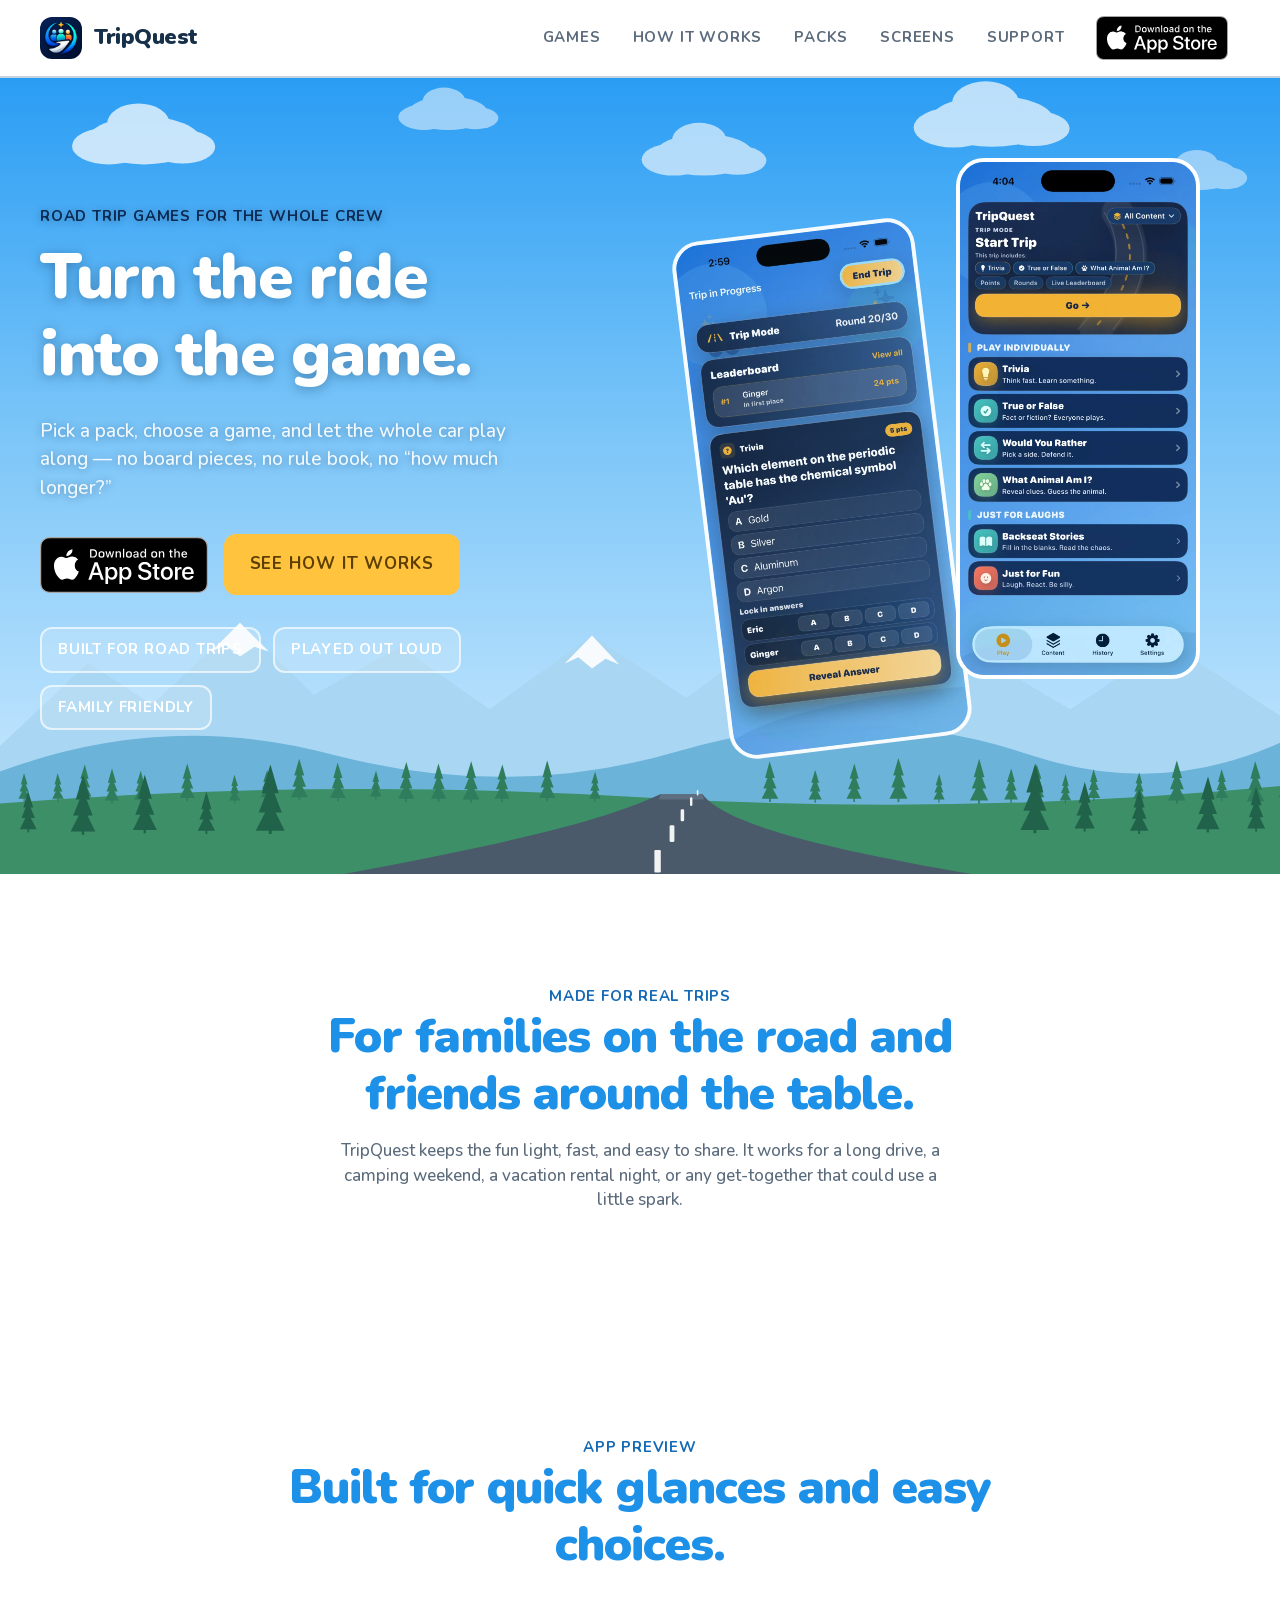
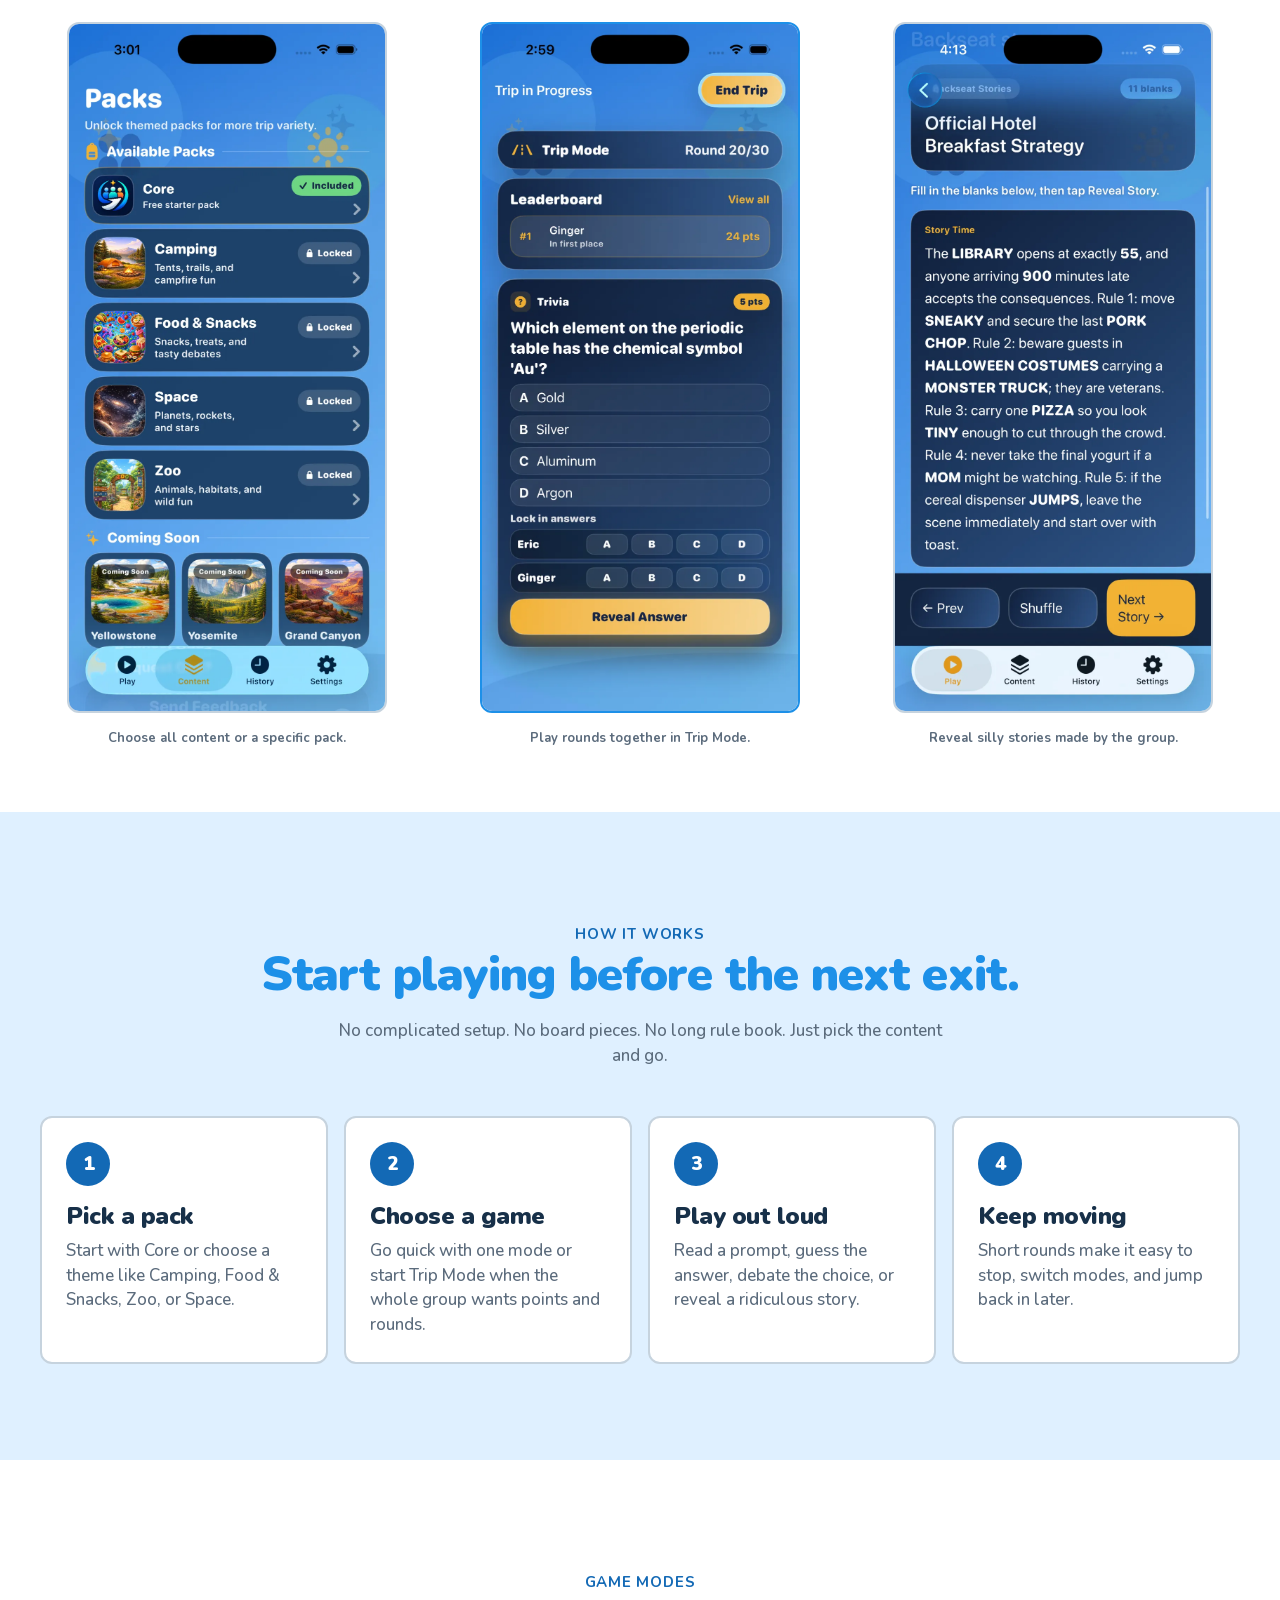
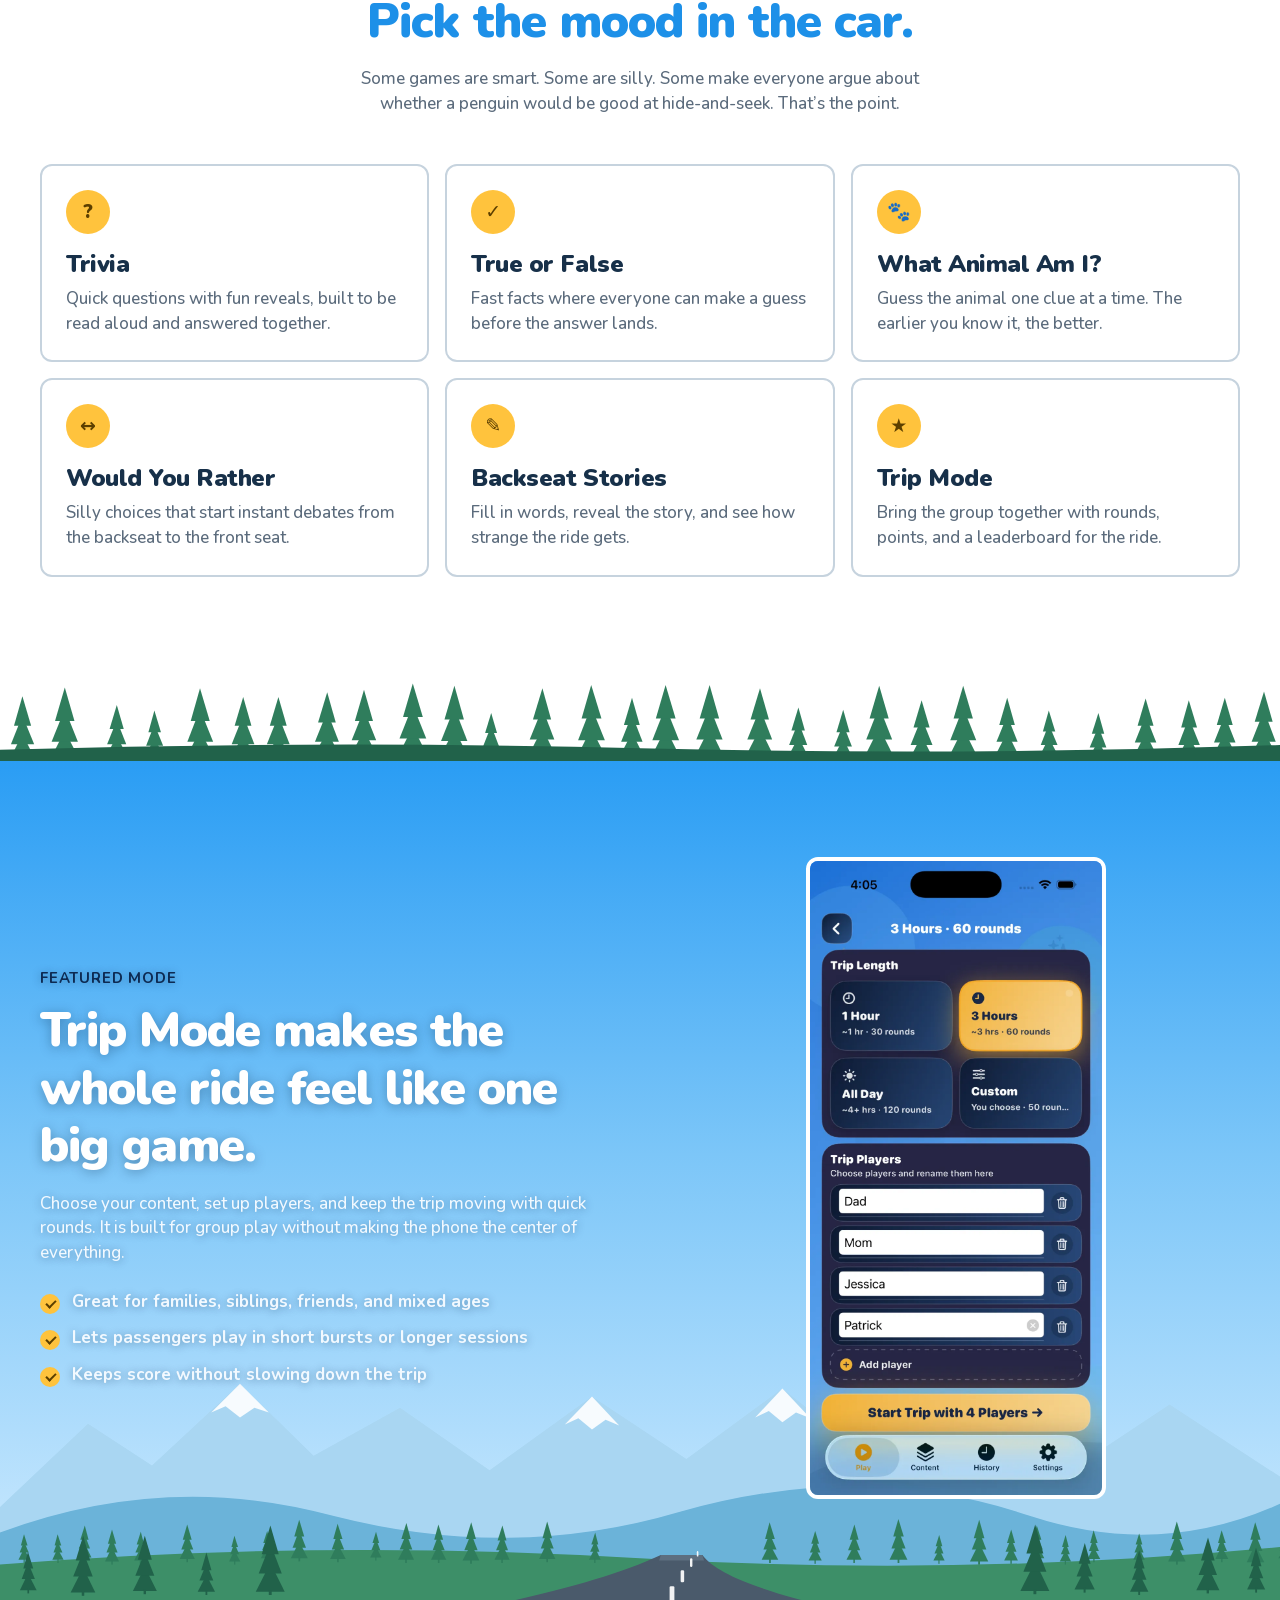
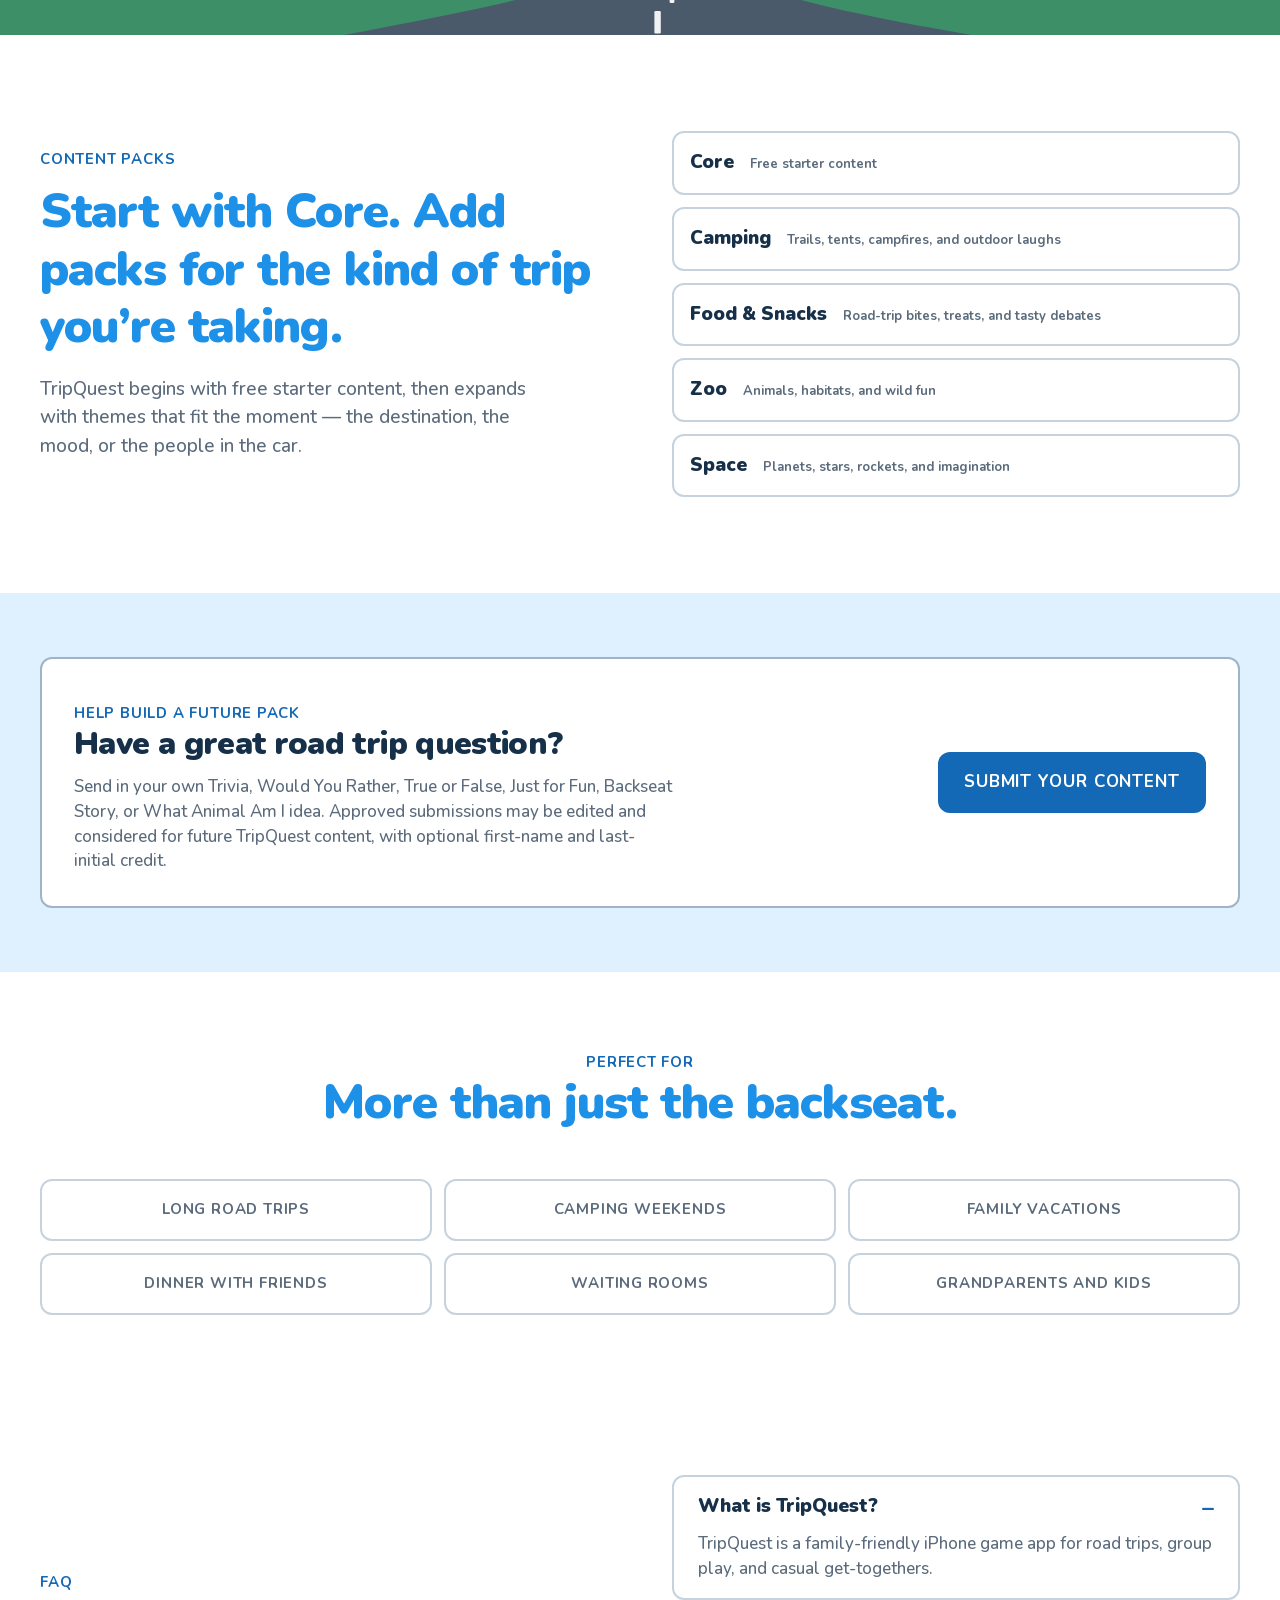
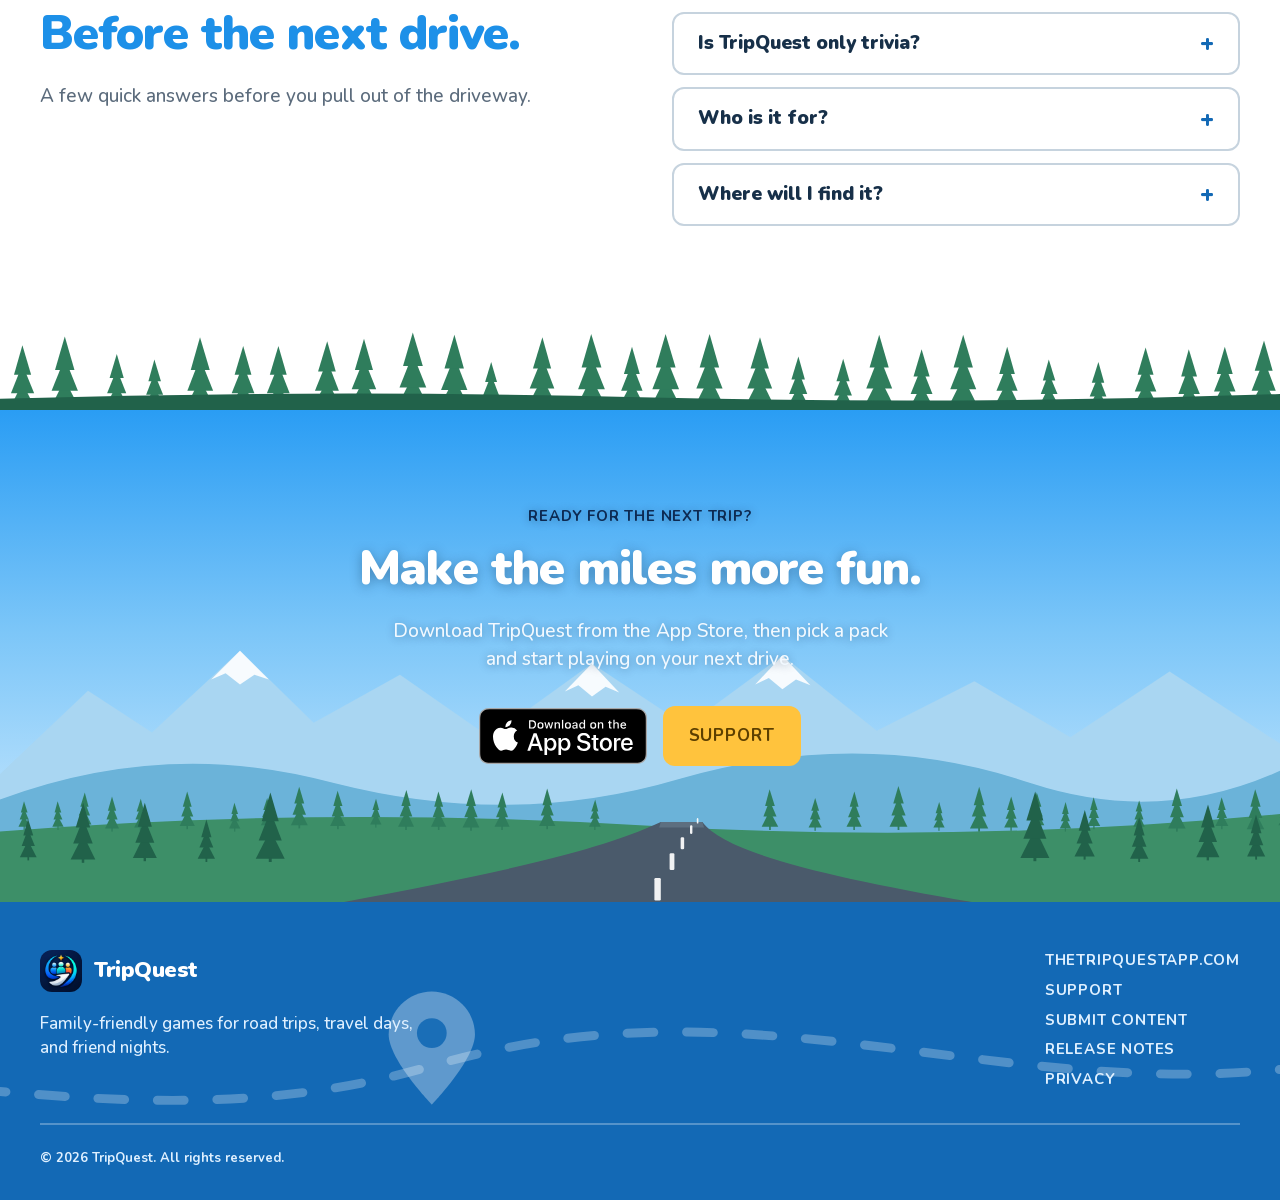
==== commit c5463d19: "Update TripQuest website" ====
--- a/index.html
+++ b/index.html
@@ -6,6 +6,7 @@
   <meta name="viewport" content="width=device-width, initial-scale=1" />
   <meta name="description" content="TripQuest is a family-friendly road trip game app with trivia, true or false, animal clues, silly stories, and themed packs for families and friends." />
   <meta name="robots" content="index,follow" />
+  <meta name="theme-color" content="#1d90e8" />
   <meta property="og:title" content="TripQuest | Road Trip Games for Families and Friends" />
   <meta property="og:description" content="Turn the ride into the game with quick, read-aloud games for road trips, family travel, and nights with friends." />
   <meta property="og:type" content="website" />
@@ -17,19 +18,19 @@
   <link rel="icon" type="image/png" sizes="32x32" href="assets/favicon-32x32.png" />
   <link rel="icon" type="image/png" sizes="16x16" href="assets/favicon-16x16.png" />
   <link rel="apple-touch-icon" href="assets/apple-touch-icon.png" />
+  <link rel="preload" href="assets/fonts/nunito-latin-var.woff2" as="font" type="font/woff2" crossorigin />
   <link rel="stylesheet" href="style.css" />
 </head>
 <body id="top">
   <a class="skip-link" href="#main">Skip to main content</a>
-  <div class="sky-noise" aria-hidden="true"></div>
-  <div class="orb orb-one" aria-hidden="true"></div>
-  <div class="orb orb-two" aria-hidden="true"></div>
-  <div class="orb orb-three" aria-hidden="true"></div>
 
   <header class="site-header">
     <div class="wrap header-inner">
       <a class="brand" href="#top" aria-label="TripQuest home">
-        <img src="assets/tripquest-icon.png" alt="TripQuest app icon" />
+        <picture>
+          <source srcset="assets/tripquest-icon.webp" type="image/webp" />
+          <img src="assets/tripquest-icon.png" alt="" width="42" height="42" />
+        </picture>
         <span>TripQuest</span>
       </a>
 
@@ -42,120 +43,123 @@
         <a href="#how-it-works">How it works</a>
         <a href="#packs">Packs</a>
         <a href="#screens">Screens</a>
-        <a href="privacy.html">Privacy</a>
         <a href="support.html">Support</a>
-        <a href="submit-content.html">Submit Content</a>
-        <a class="app-badge-link nav-cta" href="https://apps.apple.com/us/app/tripquest-travel-games/id6760669535" target="_blank" rel="noopener" aria-label="Download TripQuest on the App Store, opens in a new tab"><img src="assets/app-store-badge-black.svg" alt="Download on the App Store" width="120" height="40" /></a>
+        <a class="app-badge-link" href="https://apps.apple.com/us/app/tripquest-travel-games/id6760669535" target="_blank" rel="noopener" aria-label="Download TripQuest on the App Store, opens in a new tab"><img src="assets/app-store-badge-black.svg" alt="Download on the App Store" width="132" height="44" /></a>
       </nav>
     </div>
   </header>
 
   <main id="main">
-    <section class="hero section">
+
+    <!-- Illustrated window 1: hero -->
+    <section class="scene hero">
+      <img class="scene-clouds" src="assets/scenery/clouds.svg" alt="" aria-hidden="true" />
+      <img class="scene-art" src="assets/scenery/horizon.svg" alt="" aria-hidden="true" />
       <div class="wrap hero-grid">
         <div class="hero-copy">
           <p class="eyebrow">Road trip games for the whole crew</p>
           <h1>Turn the ride into the game.</h1>
-          <p class="lead">TripQuest is made for the moments when everyone is in the car, the snacks are open, and someone asks, “How much longer?” Pick a pack, choose a game, and let the whole group play along.</p>
+          <p class="lead">Pick a pack, choose a game, and let the whole car play along — no board pieces, no rule book, no “how much longer?”</p>
 
           <div class="hero-actions">
-            <a class="app-badge-link large" href="https://apps.apple.com/us/app/tripquest-travel-games/id6760669535" target="_blank" rel="noopener" aria-label="Download TripQuest on the App Store, opens in a new tab"><img src="assets/app-store-badge-black.svg" alt="Download on the App Store" width="162" height="54" /></a>
-            <a class="btn ghost large" href="#how-it-works">See how it works</a>
-          </div>
-
-          <div class="quick-badges" aria-label="TripQuest highlights">
+            <a class="app-badge-link large" href="https://apps.apple.com/us/app/tripquest-travel-games/id6760669535" target="_blank" rel="noopener" aria-label="Download TripQuest on the App Store, opens in a new tab"><img src="assets/app-store-badge-black.svg" alt="Download on the App Store" width="168" height="56" /></a>
+            <a class="btn on-scene large" href="#how-it-works">See how it works</a>
+          </div>
+
+          <div class="pill-row" aria-label="TripQuest highlights">
             <span>Built for road trips</span>
             <span>Played out loud</span>
             <span>Family friendly</span>
-            <span>Great with friends</span>
-          </div>
-        </div>
-
-        <div class="hero-phone-wrap" aria-label="TripQuest app preview">
-          <div class="phone-stack">
-            <div class="phone-card back-card">
-              <img src="assets/app-trip-trivia.png" alt="TripQuest trivia screen" />
-            </div>
-            <div class="phone-card front-card">
-              <img src="assets/app-home.png" alt="TripQuest home screen" />
-            </div>
-          </div>
-          <div class="floating-note note-one">Quick rounds</div>
-          <div class="floating-note note-two">Whole-car play</div>
-        </div>
-      </div>
-    </section>
-
-    <section class="section submit-callout-section">
-      <div class="wrap submit-callout glass-panel">
-        <div>
-          <p class="eyebrow">Help build a future pack</p>
-          <h2>Have a great road trip question?</h2>
-          <p>Send in your own Trivia, Would You Rather, True or False, Just for Fun, Backseat Story, or What Animal Am I idea. Approved submissions may be edited and considered for future TripQuest content, with optional first-name and last-initial credit.</p>
-        </div>
-        <a class="btn primary large" href="submit-content.html">Submit your content</a>
-      </div>
-    </section>
-
-    <section class="section compact-section">
-      <div class="wrap trust-panel glass-panel">
-        <div>
+          </div>
+        </div>
+
+        <div class="phone-stack" aria-label="TripQuest app preview">
+          <div class="phone-card back-card">
+            <picture>
+              <source srcset="assets/app-trip-trivia.webp" type="image/webp" />
+              <img src="assets/app-trip-trivia.png" alt="TripQuest trivia screen" width="900" height="1957" />
+            </picture>
+          </div>
+          <div class="phone-card front-card">
+            <picture>
+              <source srcset="assets/app-home.webp" type="image/webp" />
+              <img src="assets/app-home.png" alt="TripQuest home screen" width="900" height="1957" />
+            </picture>
+          </div>
+        </div>
+      </div>
+    </section>
+
+    <!-- Trust -->
+    <section class="section">
+      <div class="wrap">
+        <header class="section-head centered">
           <p class="eyebrow">Made for real trips</p>
           <h2>For families on the road and friends around the table.</h2>
-        </div>
-        <p>TripQuest keeps the fun light, fast, and easy to share. It works for a long drive, a camping weekend, a vacation rental night, or any get-together that could use a little spark.</p>
-      </div>
-    </section>
-
-    <section id="screens" class="section alt-section">
-      <div class="wrap">
-        <header class="section-head">
+          <p>TripQuest keeps the fun light, fast, and easy to share. It works for a long drive, a camping weekend, a vacation rental night, or any get-together that could use a little spark.</p>
+        </header>
+      </div>
+    </section>
+
+    <!-- Screens — illustrations float on white, no cards -->
+    <section id="screens" class="section tight">
+      <div class="wrap">
+        <header class="section-head centered">
           <p class="eyebrow">App preview</p>
-          <h2>A playful app made for quick glances and easy choices.</h2>
-          <p>Large cards, clear prompts, and a bright adventure style help TripQuest feel at home on the road.</p>
+          <h2>Built for quick glances and easy choices.</h2>
         </header>
         <div class="screens-row">
-          <figure class="screenshot-card glass-panel">
-            <img src="assets/app-content-selector.png" alt="TripQuest content selector" />
+          <figure class="screenshot-card">
+            <picture>
+              <source srcset="assets/app-content-selector.webp" type="image/webp" />
+              <img src="assets/app-content-selector.png" alt="TripQuest content selector" width="900" height="1957" loading="lazy" />
+            </picture>
             <figcaption>Choose all content or a specific pack.</figcaption>
           </figure>
-          <figure class="screenshot-card glass-panel featured-shot">
-            <img src="assets/app-trip-trivia.png" alt="TripQuest Trip Mode trivia question" />
+          <figure class="screenshot-card featured-shot">
+            <picture>
+              <source srcset="assets/app-trip-trivia.webp" type="image/webp" />
+              <img src="assets/app-trip-trivia.png" alt="TripQuest Trip Mode trivia question" width="900" height="1957" loading="lazy" />
+            </picture>
             <figcaption>Play rounds together in Trip Mode.</figcaption>
           </figure>
-          <figure class="screenshot-card glass-panel">
-            <img src="assets/app-story-reveal.png" alt="TripQuest Backseat Stories reveal screen" />
+          <figure class="screenshot-card">
+            <picture>
+              <source srcset="assets/app-story-reveal.webp" type="image/webp" />
+              <img src="assets/app-story-reveal.png" alt="TripQuest Backseat Stories reveal screen" width="900" height="1957" loading="lazy" />
+            </picture>
             <figcaption>Reveal silly stories made by the group.</figcaption>
           </figure>
         </div>
       </div>
     </section>
 
-    <section id="how-it-works" class="section">
-      <div class="wrap">
-        <header class="section-head">
+    <!-- How it works -->
+    <section id="how-it-works" class="section wash-band">
+      <div class="wrap">
+        <header class="section-head centered">
           <p class="eyebrow">How it works</p>
           <h2>Start playing before the next exit.</h2>
           <p>No complicated setup. No board pieces. No long rule book. Just pick the content and go.</p>
         </header>
 
         <div class="steps-grid">
-          <article class="step-card glass-panel">
+          <article class="surface step-card">
             <span class="step-num">1</span>
             <h3>Pick a pack</h3>
-            <p>Start with Core or choose a theme like Camping, Food & Snacks, Zoo, or Space.</p>
-          </article>
-          <article class="step-card glass-panel">
+            <p>Start with Core or choose a theme like Camping, Food &amp; Snacks, Zoo, or Space.</p>
+          </article>
+          <article class="surface step-card">
             <span class="step-num">2</span>
             <h3>Choose a game</h3>
             <p>Go quick with one mode or start Trip Mode when the whole group wants points and rounds.</p>
           </article>
-          <article class="step-card glass-panel">
+          <article class="surface step-card">
             <span class="step-num">3</span>
             <h3>Play out loud</h3>
             <p>Read a prompt, guess the answer, debate the choice, or reveal a ridiculous story.</p>
           </article>
-          <article class="step-card glass-panel">
+          <article class="surface step-card">
             <span class="step-num">4</span>
             <h3>Keep moving</h3>
             <p>Short rounds make it easy to stop, switch modes, and jump back in later.</p>
@@ -164,42 +168,43 @@
       </div>
     </section>
 
-    <section id="games" class="section alt-section">
-      <div class="wrap">
-        <header class="section-head">
+    <!-- Games -->
+    <section id="games" class="section">
+      <div class="wrap">
+        <header class="section-head centered">
           <p class="eyebrow">Game modes</p>
           <h2>Pick the mood in the car.</h2>
           <p>Some games are smart. Some are silly. Some make everyone argue about whether a penguin would be good at hide-and-seek. That’s the point.</p>
         </header>
 
         <div class="game-grid">
-          <article class="game-card glass-panel">
-            <span class="game-icon">?</span>
+          <article class="surface game-card">
+            <span class="game-icon" aria-hidden="true">?</span>
             <h3>Trivia</h3>
             <p>Quick questions with fun reveals, built to be read aloud and answered together.</p>
           </article>
-          <article class="game-card glass-panel">
-            <span class="game-icon">✓</span>
+          <article class="surface game-card">
+            <span class="game-icon" aria-hidden="true">✓</span>
             <h3>True or False</h3>
             <p>Fast facts where everyone can make a guess before the answer lands.</p>
           </article>
-          <article class="game-card glass-panel">
-            <span class="game-icon">🐾</span>
+          <article class="surface game-card">
+            <span class="game-icon" aria-hidden="true">🐾</span>
             <h3>What Animal Am I?</h3>
             <p>Guess the animal one clue at a time. The earlier you know it, the better.</p>
           </article>
-          <article class="game-card glass-panel">
-            <span class="game-icon">↔</span>
+          <article class="surface game-card">
+            <span class="game-icon" aria-hidden="true">↔</span>
             <h3>Would You Rather</h3>
             <p>Silly choices that start instant debates from the backseat to the front seat.</p>
           </article>
-          <article class="game-card glass-panel">
-            <span class="game-icon">✎</span>
+          <article class="surface game-card">
+            <span class="game-icon" aria-hidden="true">✎</span>
             <h3>Backseat Stories</h3>
             <p>Fill in words, reveal the story, and see how strange the ride gets.</p>
           </article>
-          <article class="game-card glass-panel">
-            <span class="game-icon">★</span>
+          <article class="surface game-card">
+            <span class="game-icon" aria-hidden="true">★</span>
             <h3>Trip Mode</h3>
             <p>Bring the group together with rounds, points, and a leaderboard for the ride.</p>
           </article>
@@ -207,9 +212,13 @@
       </div>
     </section>
 
-    <section class="section trip-mode-section">
-      <div class="wrap trip-mode-panel glass-panel">
-        <div class="trip-copy">
+    <img class="divider" src="assets/scenery/divider.svg" alt="" aria-hidden="true" />
+
+    <!-- Illustrated window 2: Trip Mode -->
+    <section class="scene section">
+      <img class="scene-art" src="assets/scenery/horizon.svg" alt="" aria-hidden="true" />
+      <div class="wrap split">
+        <div>
           <p class="eyebrow">Featured mode</p>
           <h2>Trip Mode makes the whole ride feel like one big game.</h2>
           <p>Choose your content, set up players, and keep the trip moving with quick rounds. It is built for group play without making the phone the center of everything.</p>
@@ -219,30 +228,49 @@
             <li>Keeps score without slowing down the trip</li>
           </ul>
         </div>
-        <div class="trip-preview">
-          <img src="assets/app-trip-setup.png" alt="TripQuest Trip Mode setup screen" />
-        </div>
-      </div>
-    </section>
-
+        <div class="split-media">
+          <picture>
+            <source srcset="assets/app-trip-setup.webp" type="image/webp" />
+            <img src="assets/app-trip-setup.png" alt="TripQuest Trip Mode setup screen" width="900" height="1957" loading="lazy" />
+          </picture>
+        </div>
+      </div>
+    </section>
+
+    <!-- Packs -->
     <section id="packs" class="section">
-      <div class="wrap packs-layout">
+      <div class="wrap split">
         <div>
           <p class="eyebrow">Content packs</p>
-          <h2>Start with Core. Add packs for the kind of trip you’re taking.</h2>
-          <p class="section-lead">TripQuest begins with free starter content, then expands with themes that fit the moment. Keep it familiar, or switch to a pack that matches the destination, the mood, or the people in the car.</p>
-        </div>
-        <div class="pack-list glass-panel">
+          <h2 class="display-head">Start with Core. Add packs for the kind of trip you’re taking.</h2>
+          <p class="section-lead">TripQuest begins with free starter content, then expands with themes that fit the moment — the destination, the mood, or the people in the car.</p>
+        </div>
+        <div class="pack-list">
           <article><strong>Core</strong><span>Free starter content</span></article>
           <article><strong>Camping</strong><span>Trails, tents, campfires, and outdoor laughs</span></article>
-          <article><strong>Food & Snacks</strong><span>Road-trip bites, treats, and tasty debates</span></article>
+          <article><strong>Food &amp; Snacks</strong><span>Road-trip bites, treats, and tasty debates</span></article>
           <article><strong>Zoo</strong><span>Animals, habitats, and wild fun</span></article>
           <article><strong>Space</strong><span>Planets, stars, rockets, and imagination</span></article>
         </div>
       </div>
     </section>
 
-    <section class="section perfect-section">
+    <!-- Submit callout -->
+    <section class="section tight wash-band">
+      <div class="wrap">
+        <div class="callout">
+          <div>
+            <p class="eyebrow">Help build a future pack</p>
+            <h2>Have a great road trip question?</h2>
+            <p>Send in your own Trivia, Would You Rather, True or False, Just for Fun, Backseat Story, or What Animal Am I idea. Approved submissions may be edited and considered for future TripQuest content, with optional first-name and last-initial credit.</p>
+          </div>
+          <a class="btn primary large" href="submit-content.html">Submit your content</a>
+        </div>
+      </div>
+    </section>
+
+    <!-- Perfect for -->
+    <section class="section tight">
       <div class="wrap">
         <header class="section-head centered">
           <p class="eyebrow">Perfect for</p>
@@ -259,27 +287,28 @@
       </div>
     </section>
 
-    <section id="faq" class="section alt-section">
-      <div class="wrap faq-layout">
+    <!-- FAQ -->
+    <section id="faq" class="section">
+      <div class="wrap split">
         <div>
           <p class="eyebrow">FAQ</p>
-          <h2>Before the next drive.</h2>
-          <p class="section-lead">A few quick answers before the next drive.</p>
+          <h2 class="display-head">Before the next drive.</h2>
+          <p class="section-lead">A few quick answers before you pull out of the driveway.</p>
         </div>
         <div class="faq-list">
-          <details class="faq-item glass-panel" open>
+          <details class="surface faq-item no-hover" open>
             <summary>What is TripQuest?</summary>
             <p>TripQuest is a family-friendly iPhone game app for road trips, group play, and casual get-togethers.</p>
           </details>
-          <details class="faq-item glass-panel">
+          <details class="surface faq-item no-hover">
             <summary>Is TripQuest only trivia?</summary>
             <p>No. TripQuest includes trivia, true or false, animal clues, would-you-rather choices, silly stories, and Trip Mode.</p>
           </details>
-          <details class="faq-item glass-panel">
+          <details class="surface faq-item no-hover">
             <summary>Who is it for?</summary>
             <p>Families, kids, parents, grandparents, friends, carpools, camping groups, and anyone who wants a shared game that is easy to start.</p>
           </details>
-          <details class="faq-item glass-panel">
+          <details class="surface faq-item no-hover">
             <summary>Where will I find it?</summary>
             <p>The site is thetripquestapp.com. You can download TripQuest from the App Store.</p>
           </details>
@@ -287,24 +316,32 @@
       </div>
     </section>
 
-    <section class="section final-cta">
-      <div class="wrap cta-panel glass-panel">
+    <img class="divider" src="assets/scenery/divider.svg" alt="" aria-hidden="true" />
+
+    <!-- Illustrated window 3: final CTA -->
+    <section class="scene section">
+      <img class="scene-art" src="assets/scenery/horizon.svg" alt="" aria-hidden="true" />
+      <div class="wrap" style="text-align:center">
         <p class="eyebrow">Ready for the next trip?</p>
-        <h2>Make the miles more fun.</h2>
-        <p>Download TripQuest from the App Store, then pick a pack and start playing on your next drive.</p>
+        <h2 class="display-head">Make the miles more fun.</h2>
+        <p class="lead" style="margin-inline:auto">Download TripQuest from the App Store, then pick a pack and start playing on your next drive.</p>
         <div class="hero-actions centered-actions">
-          <a class="app-badge-link large" href="https://apps.apple.com/us/app/tripquest-travel-games/id6760669535" target="_blank" rel="noopener" aria-label="Download TripQuest on the App Store, opens in a new tab"><img src="assets/app-store-badge-black.svg" alt="Download on the App Store" width="162" height="54" /></a>
-          <a class="btn ghost large" href="support.html">Support</a>
+          <a class="app-badge-link large" href="https://apps.apple.com/us/app/tripquest-travel-games/id6760669535" target="_blank" rel="noopener" aria-label="Download TripQuest on the App Store, opens in a new tab"><img src="assets/app-store-badge-black.svg" alt="Download on the App Store" width="168" height="56" /></a>
+          <a class="btn on-scene large" href="support.html">Support</a>
         </div>
       </div>
     </section>
   </main>
 
   <footer class="site-footer">
+    <img class="footer-motif" src="assets/scenery/route.svg" alt="" aria-hidden="true" />
     <div class="wrap footer-inner">
       <div>
         <a class="brand footer-brand" href="#top">
-          <img src="assets/tripquest-icon.png" alt="TripQuest app icon" />
+          <picture>
+            <source srcset="assets/tripquest-icon.webp" type="image/webp" />
+            <img src="assets/tripquest-icon.png" alt="" width="42" height="42" />
+          </picture>
           <span>TripQuest</span>
         </a>
         <p class="footer-copy">Family-friendly games for road trips, travel days, and friend nights.</p>
--- a/style.css
+++ b/style.css
@@ -1,806 +1,651 @@
+/* ==========================================================================
+   TripQuest — design tokens
+   White paper canvas, flat surfaces, illustrated windows.
+   ========================================================================== */
+
+@font-face {
+  font-family: "Nunito";
+  src: url("assets/fonts/nunito-latin-var.woff2") format("woff2");
+  font-weight: 400 900;
+  font-style: normal;
+  font-display: swap;
+}
+
 :root {
-  --navy-950: #061326;
-  --navy-900: #081a33;
-  --navy-800: #0d2a52;
-  --navy-700: #123c74;
-  --blue: #37a4ff;
-  --cyan: #55e3e0;
-  --gold: #ffc33d;
-  --gold-dark: #18233a;
-  --white: #f8fbff;
-  --text: #f8fbff;
-  --soft: rgba(248, 251, 255, 0.78);
-  --softer: rgba(248, 251, 255, 0.74);
-  --panel: rgba(21, 58, 104, 0.68);
-  --panel-strong: rgba(17, 48, 92, 0.86);
-  --stroke: rgba(255, 255, 255, 0.16);
-  --gold-glow: rgba(255, 195, 61, 0.38);
-  --focus: #fff2a8;
-  --shadow: 0 24px 70px rgba(0, 0, 0, 0.34);
-  --radius-xl: 32px;
-  --radius-lg: 24px;
-  --radius-md: 18px;
-  --wrap: 1180px;
+  /* Surfaces */
+  --canvas: #ffffff;
+  --wash: #dff0ff;
+  --wash-deep: #c9e6ff;
+
+  /* Brand */
+  --brand: #1d90e8;        /* large display text only — 3.4:1 on white */
+  --brand-cta: #1369b5;    /* fills behind white text — 5.7:1 */
+  --brand-deep: #0d2a52;
+  --accent: #ffc33d;
+  --accent-ink: #5c3f00;
+
+  /* Ink */
+  --ink: #173049;
+  --ink-muted: #5b6b7c;
+  --line: #c6d3de;
+  --line-strong: #9fb4c6;
+
+  /* Scenery */
+  --sky-top: #2a9df4;
+  --sky-mid: #7cc6f8;
+  --sky-low: #d6eeff;
+  --hill-far: #a9d6f2;
+  --hill-mid: #6bb3d9;
+  --pine: #2f7d5c;
+  --pine-dark: #21624a;
+  --road: #4a5a6b;
+
+  /* Type scale — Minor Third (1.2) from 16px */
+  --text-caption: 13px;
+  --text-nav: 15px;
+  --text-body: 17px;
+  --text-sub: 19px;
+  --text-h3: 24px;
+  --text-h2: 32px;
+  --text-h1: 48px;
+  --text-display: 64px;
+
+  /* Spacing — 4px base */
+  --s8: 8px;   --s12: 12px; --s16: 16px; --s24: 24px; --s32: 32px;
+  --s40: 40px; --s48: 48px; --s64: 64px; --s80: 80px; --s96: 96px;
+
+  --radius: 12px;
+  --border: 2px;
+  --wrap: 1200px;
 }
 
 * { box-sizing: border-box; }
 html { scroll-behavior: smooth; }
+
 body {
   margin: 0;
-  min-height: 100%;
-  color: var(--white);
-  font-family: Inter, ui-rounded, system-ui, -apple-system, BlinkMacSystemFont, "Segoe UI", sans-serif;
-  background:
-    radial-gradient(circle at 15% 6%, rgba(255, 195, 61, 0.16), transparent 28%),
-    radial-gradient(circle at 90% 18%, rgba(85, 227, 224, 0.16), transparent 30%),
-    radial-gradient(circle at 55% 70%, rgba(55, 164, 255, 0.15), transparent 34%),
-    linear-gradient(180deg, #061326 0%, #0a1e3e 46%, #0b2852 100%);
+  background: var(--canvas);
+  color: var(--ink-muted);
+  font-family: "Nunito", ui-rounded, "Segoe UI", system-ui, -apple-system, sans-serif;
+  font-size: var(--text-body);
+  font-weight: 500;
+  line-height: 1.45;
   overflow-x: hidden;
+  -webkit-font-smoothing: antialiased;
 }
 body.nav-open { overflow: hidden; }
+
 a { color: inherit; }
-img { display: block; max-width: 100%; }
+img { display: block; max-width: 100%; height: auto; }
+picture { display: block; min-width: 0; }
 button { font: inherit; }
+
+h1, h2, h3, h4 {
+  color: var(--ink);
+  font-weight: 900;
+  line-height: 1.2;
+  letter-spacing: -0.02em;
+  margin: 0;
+}
+
+.wrap { width: min(var(--wrap), calc(100% - 40px)); margin: 0 auto; }
+
+/* --- Focus & skip link ---------------------------------------------------- */
+:focus-visible {
+  outline: 3px solid var(--brand-cta);
+  outline-offset: 3px;
+  border-radius: 4px;
+}
+:focus:not(:focus-visible) { outline: none; }
 
 .skip-link {
   position: fixed;
-  left: 17px;
-  top: 12px;
+  left: 16px; top: 12px;
   z-index: 100;
-  transform: translateY(-140%);
-  border-radius: 12px;
-  background: var(--focus);
-  color: #071c38;
+  transform: translateY(-160%);
+  border-radius: var(--radius);
+  background: var(--brand-cta);
+  color: #fff;
   padding: 12px 16px;
-  font-weight: 950;
+  font-weight: 700;
   text-decoration: none;
-  box-shadow: 0 12px 30px rgba(0,0,0,0.35);
-}
-.skip-link:focus {
-  transform: translateY(0);
-}
-
-:focus {
-  outline: 3px solid var(--focus);
-  outline-offset: 4px;
-}
-:focus-visible {
-  outline: 3px solid var(--focus);
-  outline-offset: 4px;
-}
-:focus:not(:focus-visible) {
-  outline: none;
-}
-
-.sky-noise {
-  position: fixed;
-  inset: 0;
-  pointer-events: none;
-  opacity: 0.36;
-  background-image:
-    radial-gradient(circle at 8% 24%, rgba(255,255,255,0.72) 0 1px, transparent 1.4px),
-    radial-gradient(circle at 42% 14%, rgba(255,255,255,0.58) 0 1px, transparent 1.3px),
-    radial-gradient(circle at 82% 20%, rgba(255,255,255,0.62) 0 1px, transparent 1.4px),
-    radial-gradient(circle at 76% 64%, rgba(255,255,255,0.42) 0 1px, transparent 1.3px),
-    radial-gradient(circle at 22% 72%, rgba(255,255,255,0.52) 0 1px, transparent 1.4px);
-  z-index: 0;
-}
-.orb {
-  position: fixed;
-  border-radius: 999px;
-  filter: blur(8px);
-  pointer-events: none;
-  z-index: 0;
-}
-.orb-one { width: 320px; height: 320px; left: -120px; top: 160px; background: rgba(55,164,255,0.12); }
-.orb-two { width: 280px; height: 280px; right: -110px; top: 340px; background: rgba(255,195,61,0.10); }
-.orb-three { width: 380px; height: 380px; left: 28%; bottom: -170px; background: rgba(85,227,224,0.10); }
-
-.site-header, main, .site-footer { position: relative; z-index: 1; }
-.wrap { width: min(var(--wrap), calc(100% - 34px)); margin: 0 auto; }
-
+}
+.skip-link:focus { transform: translateY(0); }
+
+/* --- Header --------------------------------------------------------------- */
 .site-header {
   position: sticky;
   top: 0;
   z-index: 50;
-  background: rgba(6, 19, 38, 0.76);
-  border-bottom: 1px solid rgba(255,255,255,0.10);
-  backdrop-filter: blur(18px);
+  background: var(--canvas);
+  border-bottom: var(--border) solid var(--line);
 }
 .header-inner {
-  min-height: 74px;
+  min-height: 76px;
   display: flex;
   align-items: center;
   justify-content: space-between;
-  gap: 24px;
+  gap: var(--s24);
 }
 .brand {
   display: inline-flex;
   align-items: center;
-  gap: 12px;
+  gap: var(--s12);
   text-decoration: none;
-  font-weight: 950;
-  font-size: 1.35rem;
-  letter-spacing: -0.03em;
-}
-.brand img {
-  width: 46px;
-  height: 46px;
-  border-radius: 14px;
-  box-shadow: 0 12px 30px rgba(0,0,0,0.30);
-}
-.nav {
-  display: flex;
-  align-items: center;
-  gap: 18px;
-}
-.nav a, .footer-nav a {
+  color: var(--ink);
+  font-weight: 900;
+  font-size: 22px;
+  letter-spacing: -0.02em;
+}
+.brand img { width: 42px; height: 42px; border-radius: var(--radius); }
+
+.nav { display: flex; align-items: center; gap: var(--s8); }
+.nav a {
   text-decoration: none;
-  color: rgba(248,251,255,0.86);
-  font-weight: 800;
-}
-.nav a:hover, .footer-nav a:hover,
-.nav a[aria-current="page"], .footer-nav a[aria-current="page"] { color: white; }
-.nav a[aria-current="page"], .footer-nav a[aria-current="page"] {
-  text-decoration: underline;
-  text-decoration-thickness: 3px;
-  text-underline-offset: 0.32em;
-}
+  color: var(--ink-muted);
+  font-size: var(--text-nav);
+  font-weight: 700;
+  text-transform: uppercase;
+  letter-spacing: 0.053em;
+  padding: 10px 12px;
+  border-radius: var(--radius);
+}
+.nav a:hover { color: var(--brand-cta); background: var(--wash); }
+.nav a[aria-current="page"] { color: var(--brand-cta); background: var(--wash); }
+.nav .app-badge-link:hover, .nav .app-badge-link[aria-current="page"] { background: none; }
+
 .nav-toggle {
   display: none;
-  width: 48px;
-  height: 48px;
-  border-radius: 17px;
-  border: 1px solid var(--stroke);
-  background: rgba(255,255,255,0.08);
-  padding: 11px;
+  width: 46px; height: 46px;
+  border: var(--border) solid var(--line);
+  border-radius: var(--radius);
+  background: var(--canvas);
   cursor: pointer;
+  padding: 12px 10px;
 }
 .nav-toggle span {
   display: block;
   height: 2px;
-  margin: 5px 0;
-  background: white;
-  border-radius: 999px;
-}
-
-.section { padding: 88px 0; }
-.compact-section { padding-top: 18px; }
-.alt-section {
-  background: linear-gradient(180deg, rgba(255,255,255,0.045), rgba(255,255,255,0.025));
-  border-block: 1px solid rgba(255,255,255,0.08);
-}
-.hero { padding-top: 62px; padding-bottom: 56px; }
+  background: var(--ink);
+  border-radius: 2px;
+}
+.nav-toggle span + span { margin-top: 5px; }
+
+/* --- Buttons & pills ------------------------------------------------------ */
+.btn {
+  display: inline-flex;
+  align-items: center;
+  justify-content: center;
+  gap: var(--s8);
+  border-radius: var(--radius);
+  padding: 12px 16px;
+  font-size: var(--text-nav);
+  font-weight: 700;
+  text-transform: uppercase;
+  letter-spacing: 0.053em;
+  text-decoration: none;
+  border: var(--border) solid transparent;
+  cursor: pointer;
+  transition: background-color 0.15s, border-color 0.15s, color 0.15s;
+}
+.btn.large { padding: 16px 24px; font-size: var(--text-body); }
+
+.btn.primary { background: var(--brand-cta); color: #fff; }
+.btn.primary:hover { background: var(--brand-deep); }
+
+.btn.ghost { background: transparent; color: var(--brand-cta); border-color: var(--line-strong); }
+.btn.ghost:hover { border-color: var(--brand-cta); background: var(--wash); }
+
+.btn.on-scene { background: var(--accent); color: var(--accent-ink); }
+.btn.on-scene:hover { background: #ffd06b; }
+
+.app-badge-link { display: inline-flex; text-decoration: none; border-radius: var(--radius); }
+.app-badge-link img { height: 44px; width: auto; }
+.app-badge-link.large img { height: 56px; }
+
+.pill-row { display: flex; flex-wrap: wrap; gap: var(--s12); }
+.pill-row span, .perfect-grid span {
+  display: inline-flex;
+  align-items: center;
+  justify-content: center;
+  border: var(--border) solid var(--line);
+  border-radius: var(--radius);
+  padding: 10px 16px;
+  color: var(--ink-muted);
+  font-size: var(--text-nav);
+  font-weight: 700;
+  text-transform: uppercase;
+  letter-spacing: 0.053em;
+}
+
+/* --- Type helpers --------------------------------------------------------- */
+.eyebrow {
+  margin: 0 0 var(--s12);
+  color: var(--brand-cta);
+  font-size: var(--text-nav);
+  font-weight: 700;
+  text-transform: uppercase;
+  letter-spacing: 0.053em;
+}
+.lead, .section-lead { font-size: var(--text-sub); line-height: 1.5; max-width: 46ch; }
+
+/* Display headings — brand blue is allowed here only (large text) */
+.section-head h2,
+.display-head {
+  font-size: var(--text-h1);
+  color: var(--brand);
+}
+.section-head { max-width: 780px; margin: 0 auto var(--s48); }
+.section-head.centered { text-align: center; }
+.section-head p { margin: var(--s16) 0 0; max-width: 62ch; }
+.section-head.centered p { margin-inline: auto; }
+
+/* --- Sections ------------------------------------------------------------- */
+.section { padding: var(--s96) 0; }
+.section.tight { padding: var(--s64) 0; }
+.wash-band { background: var(--wash); }
+
+/* --- Flat surface (replaces the old glass panel) -------------------------- */
+.surface {
+  background: var(--canvas);
+  border: var(--border) solid var(--line);
+  border-radius: var(--radius);
+  padding: var(--s24);
+}
+.surface:not(.no-hover):hover { border-color: var(--line-strong); }
+
+/* ==========================================================================
+   Illustrated windows — contained scenery, never behind body copy
+   ========================================================================== */
+
+.scene {
+  position: relative;
+  isolation: isolate;
+  background: linear-gradient(180deg, var(--sky-top) 0%, var(--sky-mid) 45%, var(--sky-low) 100%);
+  overflow: hidden;
+}
+.scene > .wrap { position: relative; z-index: 2; }
+.scene.section { padding-block: var(--s96) calc(var(--s96) + 40px); }
+
+.scene-art {
+  position: absolute;
+  left: 0; right: 0; bottom: 0;
+  width: 100%;
+  height: auto;
+  max-height: 62%;
+  object-fit: cover;
+  object-position: center bottom;
+  z-index: 0;
+  pointer-events: none;
+}
+.scene-clouds {
+  position: absolute;
+  inset: 0 0 auto 0;
+  width: 100%;
+  z-index: 0;
+  opacity: 0.85;
+  pointer-events: none;
+}
+
+/* Text sitting on a scene */
+.scene .eyebrow { color: var(--brand-deep); }
+.scene h1, .scene h2, .scene h3 { color: #fff; text-shadow: 0 2px 12px rgba(9, 40, 74, 0.35); }
+.scene p, .scene li { color: #f2f9ff; text-shadow: 0 1px 8px rgba(9, 40, 74, 0.4); }
+.scene .pill-row span {
+  border-color: rgba(255, 255, 255, 0.65);
+  background: rgba(255, 255, 255, 0.16);
+  color: #fff;
+}
+
+/* Divider silhouettes stitch white sections together */
+.divider {
+  display: block;
+  width: 100%;
+  height: auto;
+  color: var(--pine);
+}
+.divider.flip { transform: scaleY(-1); }
+
+/* --- Hero ----------------------------------------------------------------- */
+.hero { padding: var(--s80) 0 var(--s96); }
 .hero-grid {
   display: grid;
-  grid-template-columns: minmax(0, 1.02fr) minmax(330px, 0.98fr);
-  align-items: center;
-  gap: 42px;
-}
-.eyebrow {
-  margin: 0 0 14px;
-  color: var(--cyan);
-  font-size: 0.79rem;
-  letter-spacing: 0.16em;
-  text-transform: uppercase;
-  font-weight: 950;
-}
-h1, h2, h3, p { overflow-wrap: anywhere; }
-.hero h1,
-.section-head h2,
-.trust-panel h2,
-.trip-copy h2,
-.packs-layout h2,
-.faq-layout h2,
-.cta-panel h2,
-.page-hero h1 {
-  margin: 0;
-  letter-spacing: -0.045em;
-  line-height: 0.98;
-}
-.hero h1 { font-size: clamp(3.2rem, 6.6vw, 6.2rem); max-width: 9.5ch; }
-.lead, .section-lead, .section-head p, .trust-panel p, .trip-copy p, .faq-layout p, .cta-panel p, .content-card p, .content-card li {
-  color: var(--soft);
-  line-height: 1.65;
-  font-size: 1.08rem;
-}
-.lead { margin: 22px 0 0; max-width: 42rem; font-size: 1.18rem; }
-
-.hero-actions { display: flex; gap: 14px; flex-wrap: wrap; align-items: center; margin-top: 30px; }
+  grid-template-columns: minmax(0, 1.05fr) minmax(0, 0.95fr);
+  gap: var(--s64);
+  align-items: center;
+}
+.hero h1 { font-size: var(--text-display); letter-spacing: -0.02em; max-width: 12ch; }
+.hero .lead { margin: var(--s24) 0 0; }
+.hero-actions { display: flex; gap: var(--s16); flex-wrap: wrap; align-items: center; margin-top: var(--s32); }
+.hero .pill-row { margin-top: var(--s32); }
 .centered-actions { justify-content: center; }
-.btn {
+
+/* Phones float free — no container, per the reference */
+.phone-stack { position: relative; min-height: 620px; }
+.phone-card { position: absolute; width: 244px; border-radius: 28px; overflow: hidden; border: 4px solid #fff; }
+.phone-card img { width: 100%; height: auto; }
+.front-card { right: 40px; top: 0; z-index: 2; }
+.back-card { left: 0; top: 70px; transform: rotate(-7deg); z-index: 1; opacity: 0.95; }
+
+/* --- Screens -------------------------------------------------------------- */
+.screens-row { display: grid; grid-template-columns: repeat(3, minmax(0, 1fr)); gap: var(--s40); align-items: start; }
+.screenshot-card { margin: 0; text-align: center; }
+.screenshot-card picture { max-width: 320px; margin-inline: auto; }
+.screenshot-card img { border-radius: var(--radius); border: var(--border) solid var(--line); margin: 0 auto; }
+.screenshot-card figcaption {
+  margin-top: var(--s16);
+  font-size: var(--text-caption);
+  font-weight: 700;
+  color: var(--ink-muted);
+}
+.featured-shot img { border-color: var(--brand); }
+
+/* --- Grids ---------------------------------------------------------------- */
+.steps-grid { display: grid; grid-template-columns: repeat(4, minmax(0, 1fr)); gap: var(--s16); }
+.game-grid { display: grid; grid-template-columns: repeat(3, minmax(0, 1fr)); gap: var(--s16); }
+.perfect-grid { display: grid; grid-template-columns: repeat(3, minmax(0, 1fr)); gap: var(--s12); }
+.perfect-grid span { padding: 18px; }
+
+.step-num, .game-icon {
   display: inline-flex;
   align-items: center;
   justify-content: center;
-  gap: 8px;
-  text-decoration: none;
-  font-weight: 950;
-  border-radius: 18px;
-  padding: 12px 18px;
-  border: 1px solid transparent;
-  box-shadow: 0 16px 34px rgba(0,0,0,0.26);
-  transition: transform 150ms ease, filter 150ms ease, border-color 150ms ease;
-}
-.btn:hover { transform: translateY(-1px); filter: brightness(1.04); }
-.btn.primary, .btn.nav-cta {
-  color: #12213b;
-  background: linear-gradient(135deg, #ffd35d, var(--gold));
-  border-color: rgba(255,255,255,0.36);
-}
-.btn.ghost {
-  color: white;
-  background: rgba(255,255,255,0.09);
-  border-color: rgba(255,255,255,0.16);
-}
-.btn.large { padding: 16px 22px; font-size: 1.02rem; }
-
-.app-badge-link {
-  display: inline-flex;
-  align-items: center;
-  justify-content: center;
-  transition: transform 150ms ease, filter 150ms ease;
-}
-.app-badge-link:hover { transform: translateY(-1px); filter: brightness(1.08); }
-.app-badge-link img { display: block; height: 40px; width: auto; }
-.app-badge-link.large img { height: 54px; }
-.app-badge-link.nav-cta { width: auto; }
-
-.quick-badges, .perfect-grid {
-  display: flex;
-  flex-wrap: wrap;
-  gap: 12px;
-  margin-top: 28px;
-}
-.quick-badges span, .perfect-grid span {
-  display: inline-flex;
-  align-items: center;
+  width: 44px; height: 44px;
   border-radius: 999px;
-  background: rgba(255,255,255,0.10);
-  border: 1px solid rgba(255,255,255,0.14);
-  padding: 10px 14px;
-  font-weight: 850;
-  color: rgba(248,251,255,0.90);
-}
-
-.glass-panel {
-  background:
-    linear-gradient(135deg, rgba(24, 72, 132, 0.72), rgba(10, 30, 62, 0.72));
-  border: 1px solid var(--stroke);
-  border-radius: var(--radius-xl);
-  box-shadow: var(--shadow);
-  backdrop-filter: blur(18px);
-}
-.hero-phone-wrap { position: relative; min-height: 670px; }
-.phone-stack { position: relative; height: 670px; }
-.phone-card {
-  position: absolute;
-  width: min(62vw, 310px);
-  aspect-ratio: 1206 / 2622;
-  border-radius: 34px;
-  overflow: hidden;
-  background: rgba(255,255,255,0.08);
-  border: 1px solid rgba(255,255,255,0.20);
-  box-shadow: 0 30px 90px rgba(0,0,0,0.44);
-}
-.phone-card img { width: 100%; height: 100%; object-fit: cover; }
-.front-card { right: 58px; top: 0; z-index: 2; }
-.back-card { left: 22px; top: 66px; transform: rotate(-7deg); opacity: 0.78; z-index: 1; }
-.floating-note {
-  position: absolute;
-  z-index: 3;
-  padding: 12px 16px;
-  border-radius: 999px;
-  font-weight: 950;
-  color: #0b1d36;
-  background: linear-gradient(135deg, var(--gold), #ffe08a);
-  box-shadow: 0 16px 34px rgba(0,0,0,0.28), 0 0 34px var(--gold-glow);
-}
-.note-one { right: 0; top: 92px; }
-.note-two { left: 4px; bottom: 82px; background: linear-gradient(135deg, #69eeeb, #bafefa); }
-
-.trust-panel {
+  background: var(--brand-cta);
+  color: #fff;
+  font-size: var(--text-sub);
+  font-weight: 900;
+  margin-bottom: var(--s16);
+}
+.game-icon { background: var(--accent); color: var(--accent-ink); }
+.step-card h3, .game-card h3 { font-size: var(--text-h3); margin-bottom: var(--s8); }
+.step-card p, .game-card p { margin: 0; }
+
+/* --- Split layouts -------------------------------------------------------- */
+.split {
   display: grid;
-  grid-template-columns: minmax(0, 0.9fr) minmax(0, 1.1fr);
-  gap: 28px;
-  align-items: center;
-  padding: 30px;
-}
-.trust-panel h2 { font-size: clamp(2rem, 3.8vw, 3.3rem); }
-.trust-panel p { margin: 0; }
-
-.section-head { max-width: 780px; margin-bottom: 32px; }
-.section-head.centered { text-align: center; margin-inline: auto; }
-.section-head h2, .packs-layout h2, .faq-layout h2, .cta-panel h2 { font-size: clamp(2.1rem, 4.4vw, 4rem); }
-.section-head p, .section-lead { max-width: 68ch; margin: 16px 0 0; }
-
-.steps-grid, .game-grid, .perfect-grid {
-  display: grid;
-  gap: 18px;
-}
-.steps-grid { grid-template-columns: repeat(4, minmax(0, 1fr)); }
-.game-grid { grid-template-columns: repeat(3, minmax(0, 1fr)); }
-.step-card, .game-card, .faq-item, .content-card { padding: 24px; }
-.step-num, .game-icon {
-  width: 54px;
-  height: 54px;
-  display: inline-flex;
-  align-items: center;
-  justify-content: center;
-  border-radius: 18px;
-  font-weight: 950;
-  color: #10203a;
-  background: linear-gradient(135deg, #ffd35d, var(--gold));
-  margin-bottom: 18px;
-  box-shadow: 0 10px 24px rgba(255,195,61,0.16);
-}
-.game-icon { background: linear-gradient(135deg, #63e9e5, #bdfdfb); }
-.step-card h3, .game-card h3 { margin: 0 0 10px; font-size: 1.32rem; letter-spacing: -0.025em; }
-.step-card p, .game-card p { margin: 0; color: var(--soft); line-height: 1.6; }
-
-.trip-mode-panel {
-  display: grid;
-  grid-template-columns: minmax(0, 1fr) minmax(280px, 370px);
-  gap: 34px;
-  align-items: center;
-  padding: 34px;
-  background:
-    radial-gradient(circle at 82% 24%, rgba(255,195,61,0.18), transparent 34%),
-    linear-gradient(135deg, rgba(16, 61, 117, 0.88), rgba(7, 25, 54, 0.86));
-}
-.trip-copy h2 { font-size: clamp(2.1rem, 4.4vw, 4rem); }
-.trip-preview {
-  justify-self: center;
-  width: min(100%, 280px);
-  border-radius: 32px;
-  overflow: hidden;
-  border: 1px solid rgba(255,255,255,0.18);
-  box-shadow: 0 24px 70px rgba(0,0,0,0.38);
-}
-.check-list { list-style: none; padding: 0; margin: 24px 0 0; display: grid; gap: 13px; }
-.check-list li { position: relative; padding-left: 30px; color: rgba(248,251,255,0.88); font-weight: 800; line-height: 1.45; }
+  grid-template-columns: minmax(0, 1fr) minmax(0, 1fr);
+  gap: var(--s64);
+  align-items: center;
+}
+.split h2 { font-size: var(--text-h1); }
+.split-media picture { max-width: 300px; margin-inline: auto; }
+.split-media img { border-radius: var(--radius); }
+.scene .split-media img { border: 4px solid #fff; }
+
+.check-list { list-style: none; padding: 0; margin: var(--s24) 0 0; display: grid; gap: var(--s12); }
+.check-list li { position: relative; padding-left: 32px; font-weight: 700; }
 .check-list li::before {
   content: "";
   position: absolute;
-  left: 0;
-  top: 7px;
-  width: 12px;
-  height: 12px;
-  border-radius: 50%;
-  background: var(--gold);
-  box-shadow: 0 0 0 6px rgba(255,195,61,0.14);
-}
-
-.packs-layout, .faq-layout {
-  display: grid;
-  grid-template-columns: minmax(0, 0.9fr) minmax(320px, 0.8fr);
-  gap: 32px;
-  align-items: start;
-}
-.pack-list { padding: 18px; }
+  left: 0; top: 4px;
+  width: 20px; height: 20px;
+  border-radius: 999px;
+  background: var(--accent);
+}
+.check-list li::after {
+  content: "";
+  position: absolute;
+  left: 6px; top: 10px;
+  width: 8px; height: 4px;
+  border-left: 2px solid var(--accent-ink);
+  border-bottom: 2px solid var(--accent-ink);
+  transform: rotate(-45deg);
+}
+
+/* --- Packs ---------------------------------------------------------------- */
+.pack-list { display: grid; gap: var(--s12); }
 .pack-list article {
-  display: grid;
-  grid-template-columns: minmax(0, 0.62fr) minmax(0, 1fr);
-  gap: 14px;
-  align-items: center;
-  padding: 18px;
-  border-radius: 20px;
-  background: rgba(255,255,255,0.055);
-  border: 1px solid rgba(255,255,255,0.08);
-}
-.pack-list article + article { margin-top: 10px; }
-.pack-list strong { font-size: 1.2rem; letter-spacing: -0.02em; }
-.pack-list span { color: var(--soft); line-height: 1.45; font-weight: 700; }
-
-.screens-row {
-  display: grid;
-  grid-template-columns: repeat(3, minmax(0, 1fr));
-  gap: 20px;
-  align-items: center;
-}
-.screenshot-card {
-  margin: 0;
-  padding: 16px;
-}
-.screenshot-card img {
-  width: 100%;
-  aspect-ratio: 1206 / 2622;
-  object-fit: cover;
-  border-radius: 26px;
-  border: 1px solid rgba(255,255,255,0.14);
-}
-.screenshot-card figcaption {
-  color: rgba(248,251,255,0.84);
-  font-weight: 850;
-  line-height: 1.35;
-  margin-top: 14px;
-}
-.featured-shot { transform: translateY(-18px); }
-
-.perfect-section { padding-top: 70px; padding-bottom: 70px; }
-.perfect-grid { grid-template-columns: repeat(3, minmax(0, 1fr)); margin-top: 0; }
-.perfect-grid span { justify-content: center; padding: 18px; border-radius: 22px; }
-
-.faq-list { display: grid; gap: 13px; }
+  display: flex;
+  flex-wrap: wrap;
+  align-items: baseline;
+  gap: var(--s8) var(--s16);
+  border: var(--border) solid var(--line);
+  border-radius: var(--radius);
+  padding: var(--s16);
+}
+.pack-list strong { color: var(--ink); font-size: var(--text-sub); font-weight: 900; }
+.pack-list span { font-size: var(--text-caption); font-weight: 700; }
+
+/* --- Callout band --------------------------------------------------------- */
+.callout {
+  display: flex;
+  flex-wrap: wrap;
+  align-items: center;
+  justify-content: space-between;
+  gap: var(--s32);
+  border: var(--border) solid var(--line-strong);
+  border-radius: var(--radius);
+  background: var(--canvas);
+  padding: var(--s32);
+}
+.callout h2 { font-size: var(--text-h2); }
+.callout p { margin: var(--s12) 0 0; max-width: 60ch; }
+.callout > div { flex: 1 1 420px; }
+
+/* --- FAQ ------------------------------------------------------------------ */
+.faq-list { display: grid; gap: var(--s12); }
+.faq-item { padding: var(--s16) var(--s24); }
 .faq-item summary {
+  list-style: none;
   cursor: pointer;
-  list-style: none;
-  position: relative;
-  padding-right: 32px;
-  font-size: 1.1rem;
-  font-weight: 950;
+  display: flex;
+  justify-content: space-between;
+  align-items: center;
+  gap: var(--s16);
+  color: var(--ink);
+  font-size: var(--text-sub);
+  font-weight: 900;
 }
 .faq-item summary::-webkit-details-marker { display: none; }
 .faq-item summary::after {
   content: "+";
+  color: var(--brand-cta);
+  font-size: var(--text-h3);
+  line-height: 1;
+}
+.faq-item[open] summary::after { content: "\2013"; }
+.faq-item p { margin: var(--s12) 0 0; }
+
+/* --- Footer band ---------------------------------------------------------- */
+.site-footer {
+  position: relative;
+  isolation: isolate;
+  overflow: hidden;
+  background: var(--brand-cta);
+  color: #fff;
+  padding: var(--s48) 0 var(--s32);
+}
+.footer-motif {
   position: absolute;
-  right: 0;
-  top: -4px;
-  font-size: 1.65rem;
-  font-weight: 500;
-  color: var(--gold);
-}
-.faq-item[open] summary::after { content: "–"; }
-.faq-item p { margin: 14px 0 0; color: var(--soft); line-height: 1.6; }
-.cta-panel { padding: 40px 28px; text-align: center; }
-.cta-panel h2 { margin-top: 8px; }
-.cta-panel p { max-width: 58ch; margin: 16px auto 0; }
-
-.site-footer { padding: 42px 0 26px; border-top: 1px solid rgba(255,255,255,0.10); }
-.footer-inner, .footer-bottom { display: flex; align-items: center; justify-content: space-between; gap: 20px; }
-.footer-nav { display: flex; flex-wrap: wrap; gap: 18px; }
-.footer-copy, .footer-bottom p { color: var(--softer); margin: 12px 0 0; }
-.footer-bottom { margin-top: 24px; }
-
-.page-hero.small-hero { padding-top: 58px; padding-bottom: 32px; }
-.page-hero h1 { font-size: clamp(2.4rem, 5vw, 4.3rem); }
-.page-hero p { max-width: 65ch; margin: 16px 0 0; color: var(--soft); line-height: 1.65; }
-.support-grid { display: grid; grid-template-columns: repeat(2, minmax(0, 1fr)); gap: 18px; }
-.content-card h2, .content-card h3 { margin: 0 0 12px; letter-spacing: -0.02em; }
+  inset: 0;
+  width: 100%;
+  height: 100%;
+  object-fit: cover;
+  z-index: 0;
+  pointer-events: none;
+}
+.site-footer .wrap { position: relative; z-index: 1; }
+.footer-inner {
+  display: flex;
+  flex-wrap: wrap;
+  align-items: flex-start;
+  justify-content: space-between;
+  gap: var(--s32);
+}
+.footer-brand { color: #fff; }
+.footer-copy { color: var(--wash); margin: var(--s12) 0 0; max-width: 40ch; }
+.footer-nav { display: flex; flex-direction: column; gap: var(--s8); }
+.footer-nav a {
+  color: var(--wash);
+  text-decoration: none;
+  font-size: var(--text-nav);
+  font-weight: 700;
+  text-transform: uppercase;
+  letter-spacing: 0.053em;
+}
+.footer-nav a:hover, .footer-nav a[aria-current="page"] { color: #fff; text-decoration: underline; }
+.footer-bottom {
+  margin-top: var(--s32);
+  padding-top: var(--s24);
+  border-top: var(--border) solid rgba(255, 255, 255, 0.28);
+}
+.footer-bottom p { margin: 0; color: var(--wash); font-size: var(--text-caption); font-weight: 700; }
+
+/* --- Interior pages ------------------------------------------------------- */
+.page-hero { padding: var(--s80) 0 var(--s96); }
+.scene.page-hero { min-height: 440px; }
+.scene.page-hero .scene-art { max-height: 45%; }
+.page-hero h1 { font-size: var(--text-h1); color: var(--brand); max-width: 24ch; }
+.page-hero p { margin: var(--s16) 0 0; max-width: 62ch; font-size: var(--text-sub); }
+.scene.page-hero h1 { color: #fff; }
+
+.support-grid { display: grid; grid-template-columns: repeat(2, minmax(0, 1fr)); gap: var(--s16); }
+.content-card h2, .content-card h3 { margin: 0 0 var(--s12); font-size: var(--text-h3); }
 .content-card p { margin: 0; }
-.content-card p + p, .content-card p + h3, .content-card ul + h3, .content-card ul + p { margin-top: 14px; }
+.content-card p + p, .content-card p + h3, .content-card ul + h3, .content-card ul + p { margin-top: var(--s16); }
 .content-card ul { margin: 0; padding-left: 20px; }
-.content-card li + li { margin-top: 8px; }
-.release-entry + .release-entry, .content-card + .content-card { margin-top: 18px; }
-/* Stacked-card spacing must not offset side-by-side cards in grid layouts. */
-.support-grid > .content-card + .content-card,
-.feedback-layout > .content-card + .content-card { margin-top: 0; }
-.note-list, .release-list { color: var(--soft); line-height: 1.7; }
-
-@media (max-width: 1040px) {
-  .hero-grid, .trust-panel, .trip-mode-panel, .packs-layout, .faq-layout, .support-grid { grid-template-columns: 1fr; }
-  .hero-phone-wrap { min-height: 590px; }
-  .phone-stack { height: 590px; }
-  .front-card { right: 15%; }
-  .back-card { left: 10%; }
+.content-card li + li { margin-top: var(--s8); }
+.content-card a { color: var(--brand-cta); font-weight: 700; }
+.release-entry + .release-entry, .content-card + .content-card { margin-top: var(--s16); }
+
+/* --- Forms ---------------------------------------------------------------- */
+label { display: block; color: var(--ink); font-weight: 700; font-size: var(--text-nav); margin-bottom: var(--s8); }
+input, select, textarea {
+  width: 100%;
+  font: inherit;
+  color: var(--ink);
+  background: var(--canvas);
+  border: var(--border) solid var(--line);
+  border-radius: var(--radius);
+  padding: 12px 14px;
+}
+input:focus, select:focus, textarea:focus { border-color: var(--brand-cta); }
+.field + .field { margin-top: var(--s16); }
+
+/* ==========================================================================
+   Responsive
+   ========================================================================== */
+@media (max-width: 1024px) {
+  :root { --text-display: 48px; --text-h1: 38px; --text-h2: 28px; }
+  .hero-grid, .split { grid-template-columns: minmax(0, 1fr); gap: var(--s40); }
+  .hero h1 { max-width: none; }
+  .phone-stack { min-height: 480px; }
   .steps-grid { grid-template-columns: repeat(2, minmax(0, 1fr)); }
-  .game-grid, .screens-row, .perfect-grid { grid-template-columns: repeat(2, minmax(0, 1fr)); }
-  .featured-shot { transform: none; }
-}
-@media (max-width: 860px) {
-  .nav-toggle { display: inline-block; }
+  .game-grid, .screens-row { grid-template-columns: repeat(2, minmax(0, 1fr)); }
+}
+
+@media (max-width: 760px) {
+  :root { --text-display: 38px; --text-h1: 32px; --text-h2: 26px; --text-h3: 21px; }
+  .section { padding: var(--s64) 0; }
+
+  .nav-toggle { display: block; }
   .nav {
     position: fixed;
-    inset: 82px 17px auto 17px;
-    display: none;
+    inset: 76px 0 auto 0;
     flex-direction: column;
     align-items: stretch;
-    gap: 10px;
-    padding: 18px;
-    border-radius: 24px;
-    background: rgba(8, 26, 51, 0.96);
-    border: 1px solid rgba(255,255,255,0.14);
-    box-shadow: var(--shadow);
+    gap: var(--s8);
+    background: var(--canvas);
+    border-bottom: var(--border) solid var(--line);
+    padding: var(--s16);
+    display: none;
   }
   body.nav-open .nav { display: flex; }
-  .nav-cta { width: 100%; }
-}
-@media (max-width: 720px) {
-  .wrap { width: min(var(--wrap), calc(100% - 24px)); }
-  .section { padding: 68px 0; }
-  .hero { padding-top: 42px; }
-  .hero h1 { max-width: none; }
-  .hero-phone-wrap { min-height: 492px; margin-top: 10px; }
-  .phone-stack { height: 492px; }
-  .phone-card { width: min(68vw, 260px); border-radius: 28px; }
-  .front-card { right: 6%; }
-  .back-card { left: 0; top: 58px; }
-  .floating-note { font-size: 0.86rem; padding: 10px 12px; }
-  .note-one { right: 4px; top: 56px; }
-  .note-two { left: 0; bottom: 50px; }
-  .steps-grid, .game-grid, .screens-row, .perfect-grid, .pack-list article { grid-template-columns: 1fr; }
-  .trust-panel, .trip-mode-panel, .content-card, .faq-item, .cta-panel { padding: 22px; }
-  .hero-actions .btn, .centered-actions .btn { width: 100%; }
-  .footer-inner, .footer-bottom { flex-direction: column; align-items: flex-start; }
-}
-
-
-.feedback-layout { display: grid; grid-template-columns: minmax(0, 0.9fr) minmax(0, 1.3fr); gap: 18px; align-items: start; }
-.feedback-intro { position: sticky; top: 92px; }
-.small-note, .form-help { color: var(--softer); font-size: 0.95rem; line-height: 1.55; }
-.feedback-form { display: grid; gap: 16px; }
-.feedback-form label { display: grid; gap: 8px; color: var(--text); font-weight: 900; }
-.feedback-form input,
-.feedback-form select,
-.feedback-form textarea {
-  width: 100%;
-  border: 1px solid rgba(255,255,255,0.16);
-  border-radius: 18px;
-  background: rgba(7, 24, 48, 0.70);
-  color: var(--text);
-  padding: 14px 15px;
-  font: inherit;
-  outline: none;
-  box-shadow: inset 0 1px 0 rgba(255,255,255,0.05);
-}
-.feedback-form textarea { resize: vertical; min-height: 120px; }
+  .nav a { padding: 14px 12px; }
+  .nav .app-badge-link { justify-content: center; padding: var(--s8) 0; }
+
+  .steps-grid, .game-grid, .screens-row, .perfect-grid, .support-grid { grid-template-columns: minmax(0, 1fr); }
+  .phone-stack { min-height: 430px; }
+  .phone-card { width: 190px; }
+  .front-card { right: 8px; }
+  .callout { padding: var(--s24); }
+  .footer-inner { flex-direction: column; }
+
+  /* Scenery gets a shorter crop on phones */
+  .scene-art { width: 190%; left: -45%; }
+  .scene-clouds { display: none; }
+}
+
+@media (prefers-reduced-motion: reduce) {
+  html { scroll-behavior: auto; }
+  * { animation: none !important; transition: none !important; }
+}
+
+/* ==========================================================================
+   Interior pages — forms, feedback, release notes
+   ========================================================================== */
+.feedback-layout {
+  display: grid;
+  grid-template-columns: minmax(0, 0.9fr) minmax(0, 1.3fr);
+  gap: var(--s16);
+  align-items: start;
+}
+.feedback-intro { position: sticky; top: 96px; }
+.feedback-layout > .content-card + .content-card { margin-top: 0; }
+
+.note-list, .release-list { line-height: 1.7; }
+
+.small-note, .form-help { font-size: var(--text-caption); font-weight: 700; }
+
+.feedback-form { display: grid; gap: var(--s16); }
+.feedback-form label { display: grid; gap: var(--s8); }
+.feedback-form textarea { resize: vertical; min-height: 140px; }
 .feedback-form input::placeholder,
-.feedback-form textarea::placeholder { color: rgba(223, 236, 255, 0.56); }
-.feedback-form input:focus,
-.feedback-form select:focus,
-.feedback-form textarea:focus {
-  border-color: rgba(255, 194, 61, 0.72);
-  box-shadow: 0 0 0 4px rgba(255, 194, 61, 0.12), inset 0 1px 0 rgba(255,255,255,0.06);
-}
-.feedback-form input:focus-visible,
-.feedback-form select:focus-visible,
-.feedback-form textarea:focus-visible {
-  outline: 3px solid var(--focus);
-  outline-offset: 3px;
-}
-.form-row { display: grid; grid-template-columns: repeat(2, minmax(0, 1fr)); gap: 14px; }
-@media (max-width: 1040px) {
-  .feedback-layout { grid-template-columns: 1fr; }
-  .feedback-intro { position: static; }
-}
-@media (max-width: 720px) {
-  .form-row { grid-template-columns: 1fr; }
-}
-
+.feedback-form textarea::placeholder { color: #8c9bab; }
+
+.form-row { display: grid; grid-template-columns: repeat(2, minmax(0, 1fr)); gap: var(--s12); }
 
 .form-success {
-  margin-top: 12px;
-  color: #9ff7d5;
-  font-weight: 800;
-}
-
-
-.submit-callout-section {
-  padding-top: 16px;
-  padding-bottom: 28px;
-}
-.submit-callout {
-  display: grid;
-  grid-template-columns: minmax(0, 1fr) auto;
-  gap: 22px;
-  align-items: center;
-  padding: 28px;
-  background:
-    radial-gradient(circle at 86% 16%, rgba(255, 195, 61, 0.22), transparent 34%),
-    linear-gradient(135deg, rgba(26, 86, 154, 0.88), rgba(8, 28, 58, 0.88));
-}
-.submit-callout h2 {
-  margin: 0;
-  font-size: clamp(1.8rem, 3.2vw, 3rem);
-  letter-spacing: -0.035em;
-  line-height: 1.02;
-}
-.submit-callout p {
-  margin: 12px 0 0;
-  color: var(--soft);
-  line-height: 1.6;
-  max-width: 78ch;
-}
-.optional-label {
-  color: var(--softer);
-  font-weight: 800;
-  font-size: 0.92em;
-}
-.required-label {
-  color: var(--focus);
-  font-weight: 900;
-  font-size: 0.92em;
-}
+  margin-top: var(--s12);
+  border: var(--border) solid var(--brand-cta);
+  border-radius: var(--radius);
+  background: var(--wash);
+  color: var(--brand-cta);
+  padding: var(--s16);
+  font-weight: 700;
+}
+
+.optional-label { color: var(--ink-muted); font-weight: 700; font-size: 0.92em; }
+.required-label { color: #b03a1a; font-weight: 700; font-size: 0.92em; }
+
 .mode-fields {
   display: grid;
-  gap: 14px;
-  padding: 18px;
-  border-radius: 24px;
-  background: rgba(255,255,255,0.055);
-  border: 1px solid rgba(255,255,255,0.11);
+  gap: var(--s12);
+  padding: var(--s16);
+  border: var(--border) solid var(--line);
+  border-radius: var(--radius);
+  background: var(--wash);
 }
 .mode-fields[hidden] { display: none; }
-.mode-fields h3 {
-  margin: 0 0 2px;
-  font-size: 1.12rem;
-}
+.mode-fields h3 { margin: 0; font-size: var(--text-sub); }
+
 .submission-terms {
   display: grid;
-  gap: 10px;
-  padding: 16px;
-  border-radius: 20px;
-  background: rgba(7, 24, 48, 0.46);
-  border: 1px solid rgba(255,255,255,0.10);
+  gap: var(--s8);
+  padding: var(--s16);
+  border: var(--border) solid var(--line);
+  border-radius: var(--radius);
 }
 .feedback-form .check-label {
   display: grid;
   grid-template-columns: auto minmax(0, 1fr);
   align-items: start;
-  gap: 10px;
-  color: var(--soft);
-  font-weight: 800;
-  line-height: 1.45;
-}
-.feedback-form .check-label input {
-  width: auto;
-  margin-top: 4px;
-  box-shadow: none;
-}
-@media (max-width: 720px) {
-  .submit-callout { grid-template-columns: 1fr; }
-  .submit-callout .btn { width: 100%; }
-}
-
-/* TripQuest app-inspired styling for the content submission form only */
-.app-submit-card {
-  position: relative;
-  overflow: hidden;
-  border-radius: 34px;
-  padding: 28px;
-  background: radial-gradient(circle at 12% 8%, rgba(145, 218, 255, 0.30), transparent 34%), radial-gradient(circle at 90% 20%, rgba(255, 198, 44, 0.22), transparent 24%), linear-gradient(180deg, #2d88df 0%, #62b6f2 100%);
-  border: 1px solid rgba(184, 232, 255, 0.62);
-  box-shadow: 0 24px 58px rgba(0, 16, 46, 0.36);
-}
-.app-submit-card::before,
-.app-submit-card::after {
-  content: "";
-  position: absolute;
-  border-radius: 999px;
-  pointer-events: none;
-}
-.app-submit-card::before {
-  width: 190px;
-  height: 190px;
-  left: -76px;
-  top: 26px;
-  background: rgba(174, 231, 255, 0.18);
-}
-.app-submit-card::after {
-  width: 160px;
-  height: 160px;
-  right: -52px;
-  top: 88px;
-  background: rgba(120, 218, 244, 0.18);
-}
-.app-style-submit-form {
-  position: relative;
-  z-index: 1;
-  gap: 18px;
-  color: #ffffff;
-}
-.app-style-submit-form label {
-  color: #ffffff;
-  font-weight: 950;
-  text-shadow: 0 2px 8px rgba(3, 24, 55, 0.22);
-}
-.app-style-submit-form .optional-label {
-  display: block;
-  color: rgba(255,255,255,0.80);
-  font-weight: 900;
-  text-shadow: none;
-}
-.app-style-submit-form .required-label {
-  display: block;
-  color: #fff2a8;
-  text-shadow: none;
-}
-.app-style-submit-form input,
-.app-style-submit-form select,
-.app-style-submit-form textarea {
-  border-radius: 20px;
-  border: 2px solid rgba(178, 225, 255, 0.42);
-  background: rgba(9, 31, 63, 0.90);
-  color: #ffffff;
-  font-weight: 850;
-  box-shadow: inset 0 1px 0 rgba(255,255,255,0.08), 0 5px 14px rgba(0, 24, 65, 0.12);
-}
-.app-style-submit-form input::placeholder,
-.app-style-submit-form textarea::placeholder {
-  color: rgba(221, 235, 255, 0.64);
-  font-weight: 800;
-}
-.app-style-submit-form input:focus,
-.app-style-submit-form select:focus,
-.app-style-submit-form textarea:focus {
-  border-color: rgba(255, 194, 45, 0.96);
-  box-shadow: 0 0 0 4px rgba(255, 194, 45, 0.22), 0 10px 24px rgba(0, 24, 65, 0.18), inset 0 1px 0 rgba(255,255,255,0.10);
-}
-.app-style-submit-form select option {
-  background: #0b2447;
-  color: #ffffff;
-}
-.app-style-submit-form .mode-fields {
-  border-radius: 30px;
-  padding: 22px;
-  background: linear-gradient(180deg, rgba(16, 46, 89, 0.96), rgba(10, 34, 68, 0.96));
-  border: 2px solid rgba(186, 225, 255, 0.40);
-  box-shadow: 0 14px 30px rgba(3, 25, 60, 0.24);
-}
-.app-style-submit-form .mode-fields h3 {
-  color: #ffffff;
-  font-size: 1.28rem;
-  font-weight: 950;
-  letter-spacing: -0.02em;
-}
-.app-style-submit-form .submission-terms {
-  border-radius: 26px;
-  background: rgba(9, 31, 63, 0.90);
-  border: 2px solid rgba(186, 225, 255, 0.32);
-  box-shadow: 0 12px 24px rgba(3, 25, 60, 0.16);
-}
-.app-style-submit-form .check-label {
-  color: rgba(255,255,255,0.92);
-  text-shadow: none;
-}
-.app-style-submit-form .check-label input {
-  accent-color: #ffc32d;
-}
-.app-style-submit-form .form-help {
-  color: rgba(255,255,255,0.92);
-  font-weight: 650;
-}
-.app-style-submit-form .btn.primary.large {
-  border-radius: 18px;
-  background: linear-gradient(180deg, #ffd768 0%, #ffb72e 100%);
-  color: #071c38;
-  font-weight: 950;
-  box-shadow: 0 14px 28px rgba(7, 31, 70, 0.24);
-}
-.app-style-submit-form .btn.primary.large:hover {
-  transform: translateY(-1px);
-  box-shadow: 0 18px 34px rgba(7, 31, 70, 0.28);
-}
-.app-style-submit-form .form-success {
-  color: #ffffff;
-  font-weight: 950;
-  text-shadow: 0 2px 8px rgba(3, 24, 55, 0.24);
-}
-@media (max-width: 720px) {
-  .app-submit-card { border-radius: 28px; padding: 20px; }
-  .app-style-submit-form .mode-fields { border-radius: 24px; padding: 18px; }
-}
-
-
-/* Submit Content hero copy emphasis only */
-.submit-content-hero h1 {
-  max-width: 12ch;
-}
-.submit-content-hero h1 span {
-  display: block;
-  color: var(--gold);
-  text-shadow: 0 10px 28px rgba(255, 195, 61, 0.18);
-}
-.submit-content-hero p strong,
-.app-style-submit-form .form-help strong {
-  color: #ffffff;
-  font-weight: 950;
-}
-
-@media (prefers-reduced-motion: reduce) {
-  html { scroll-behavior: auto; }
-  *,
-  *::before,
-  *::after {
-    animation-duration: 0.01ms !important;
-    animation-iteration-count: 1 !important;
-    scroll-behavior: auto !important;
-    transition-duration: 0.01ms !important;
-  }
-  .btn:hover,
-  .app-style-submit-form .btn.primary.large:hover {
-    transform: none;
-  }
-  .back-card,
-  .featured-shot {
-    transform: none;
-  }
-}
+  gap: var(--s12);
+  color: var(--ink-muted);
+  font-weight: 500;
+  font-size: var(--text-caption);
+  text-transform: none;
+  letter-spacing: normal;
+  line-height: 1.5;
+}
+.feedback-form .check-label input { width: auto; margin-top: 3px; }
+
+@media (max-width: 1024px) {
+  .feedback-layout { grid-template-columns: minmax(0, 1fr); }
+  .feedback-intro { position: static; }
+}
+@media (max-width: 760px) {
+  .form-row { grid-template-columns: minmax(0, 1fr); }
+}
